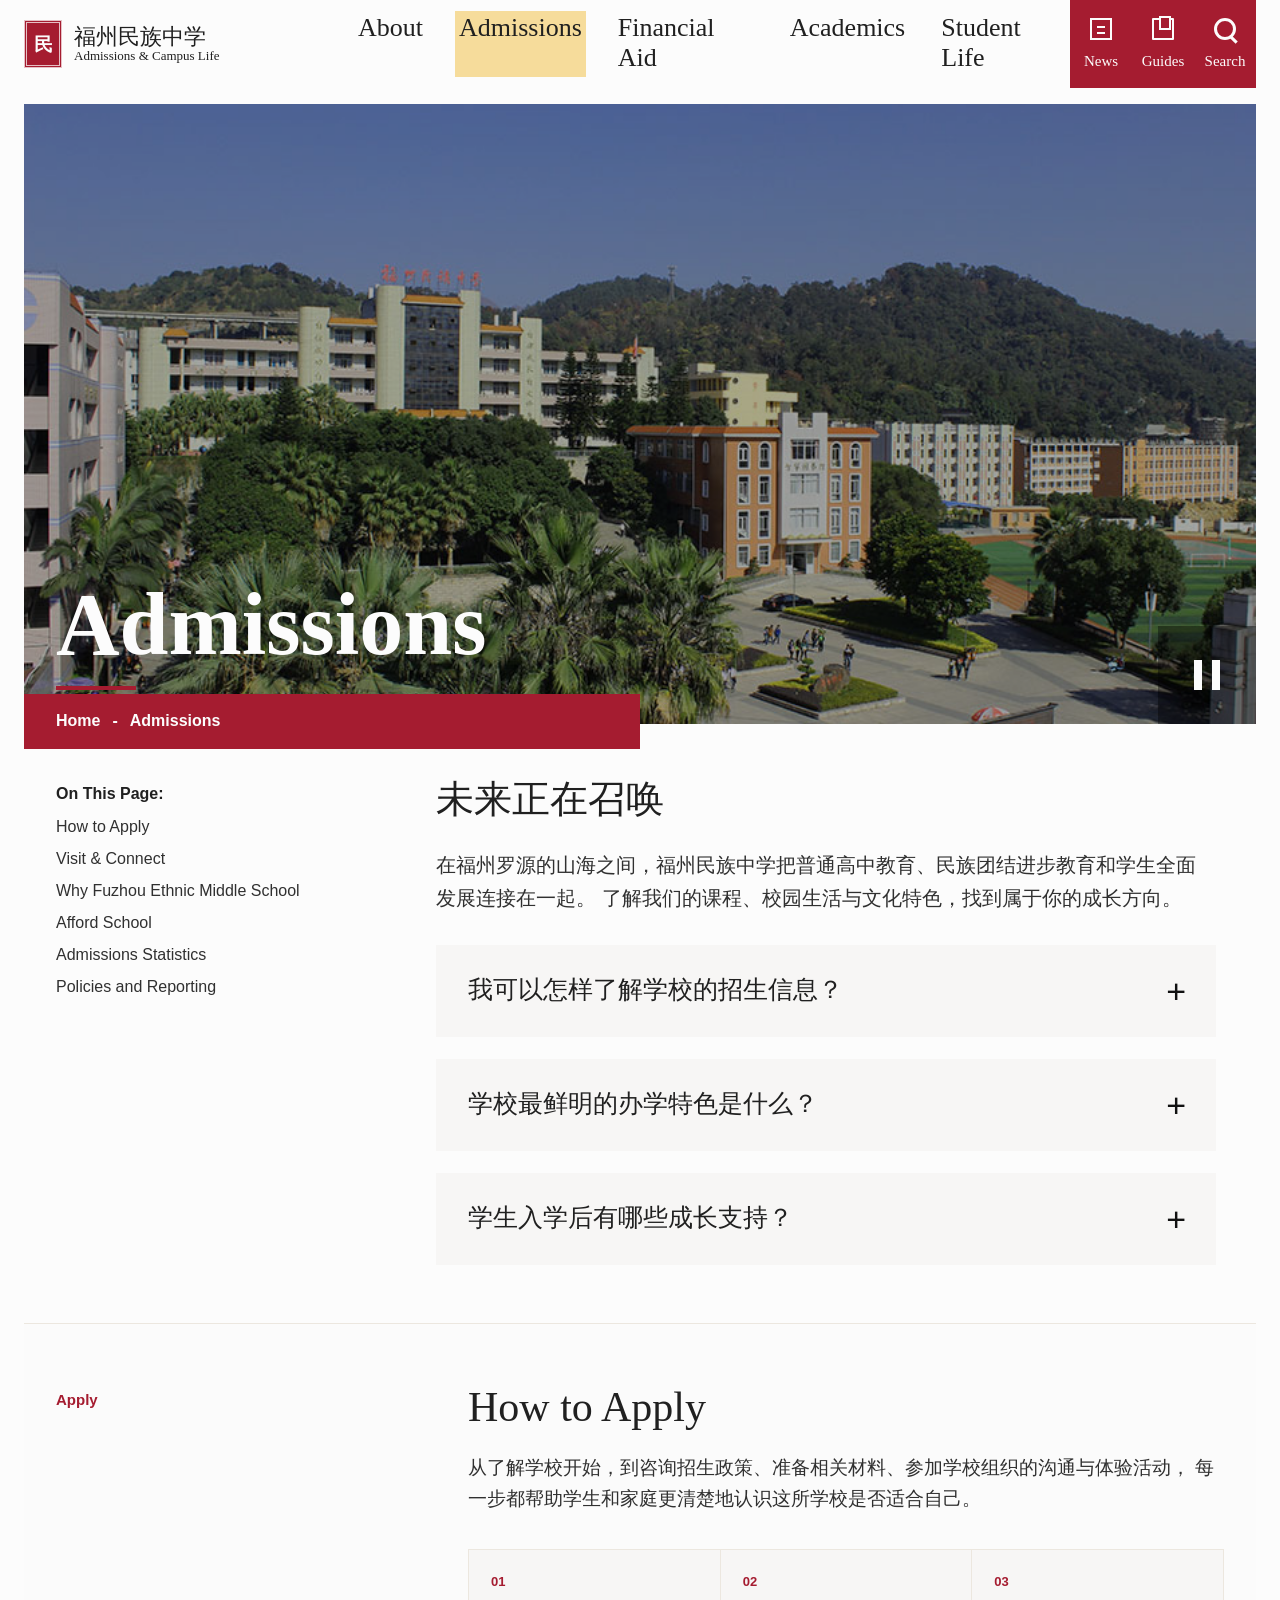
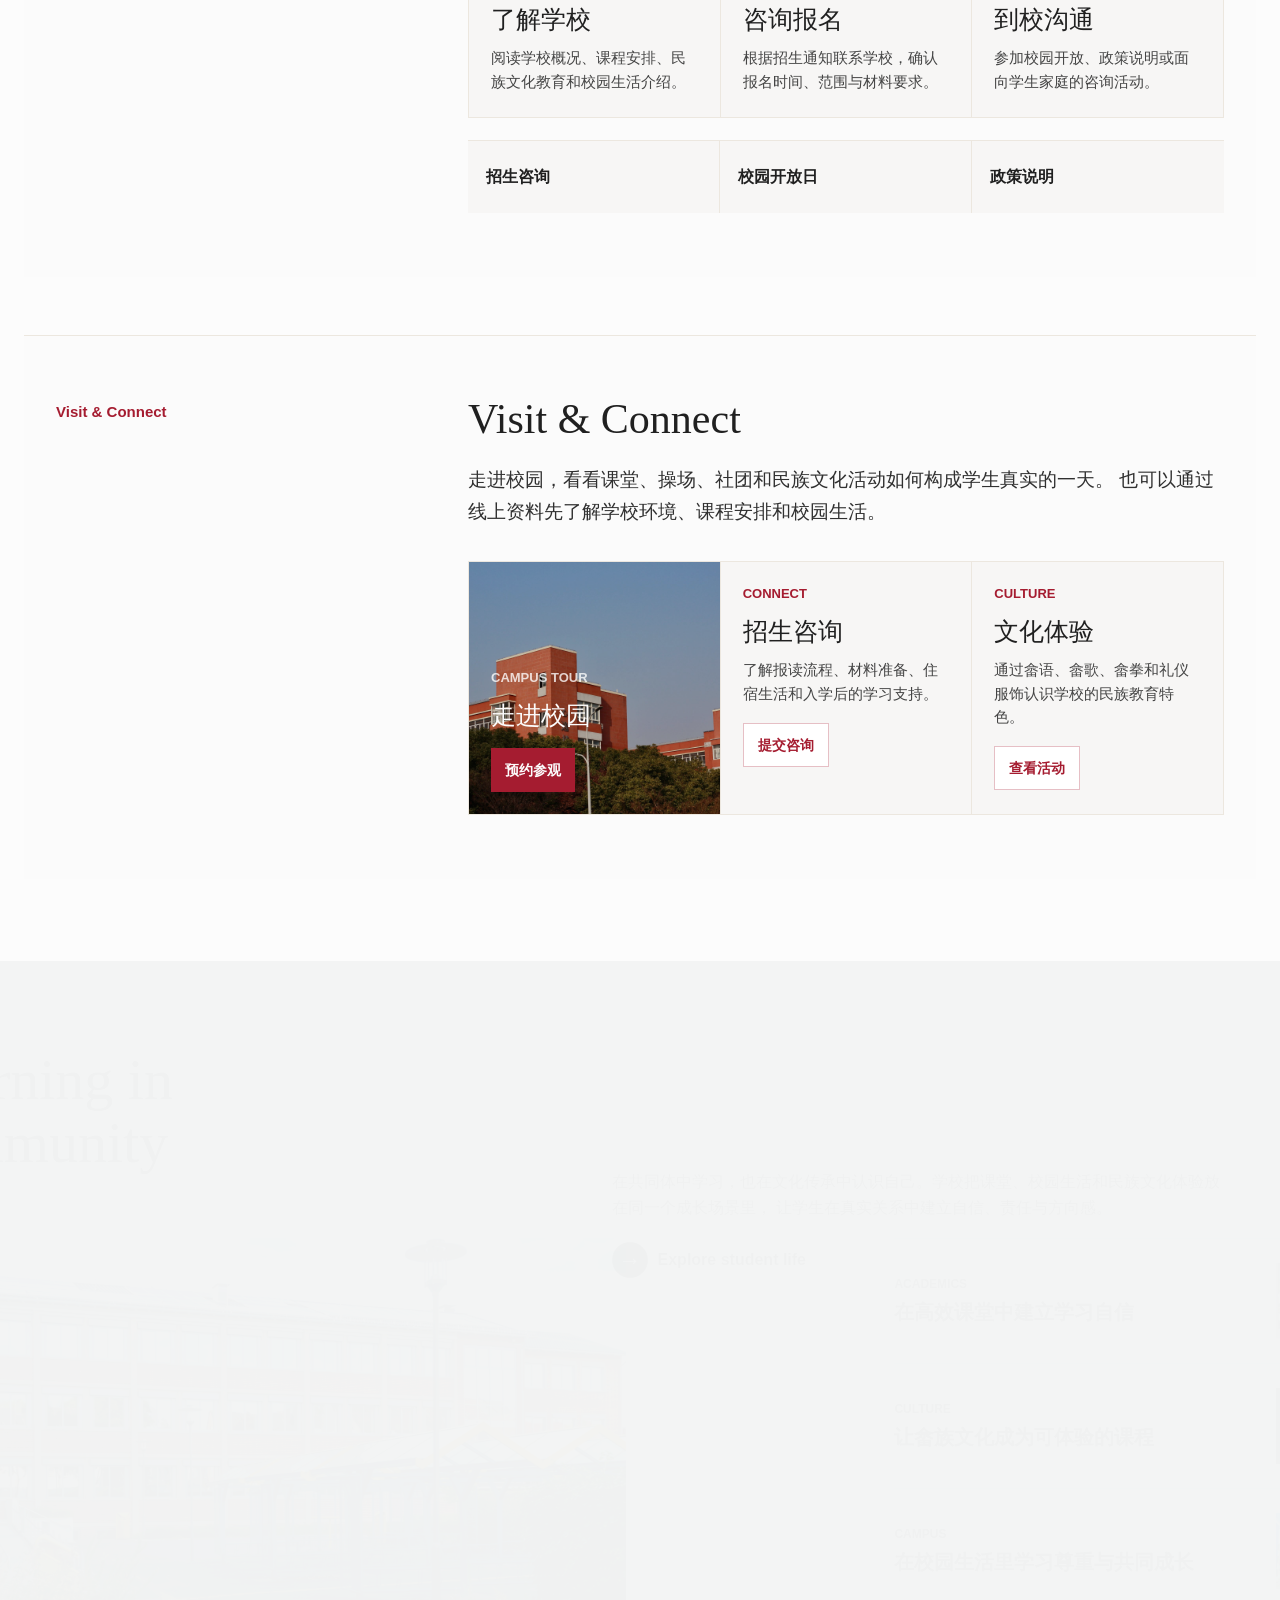
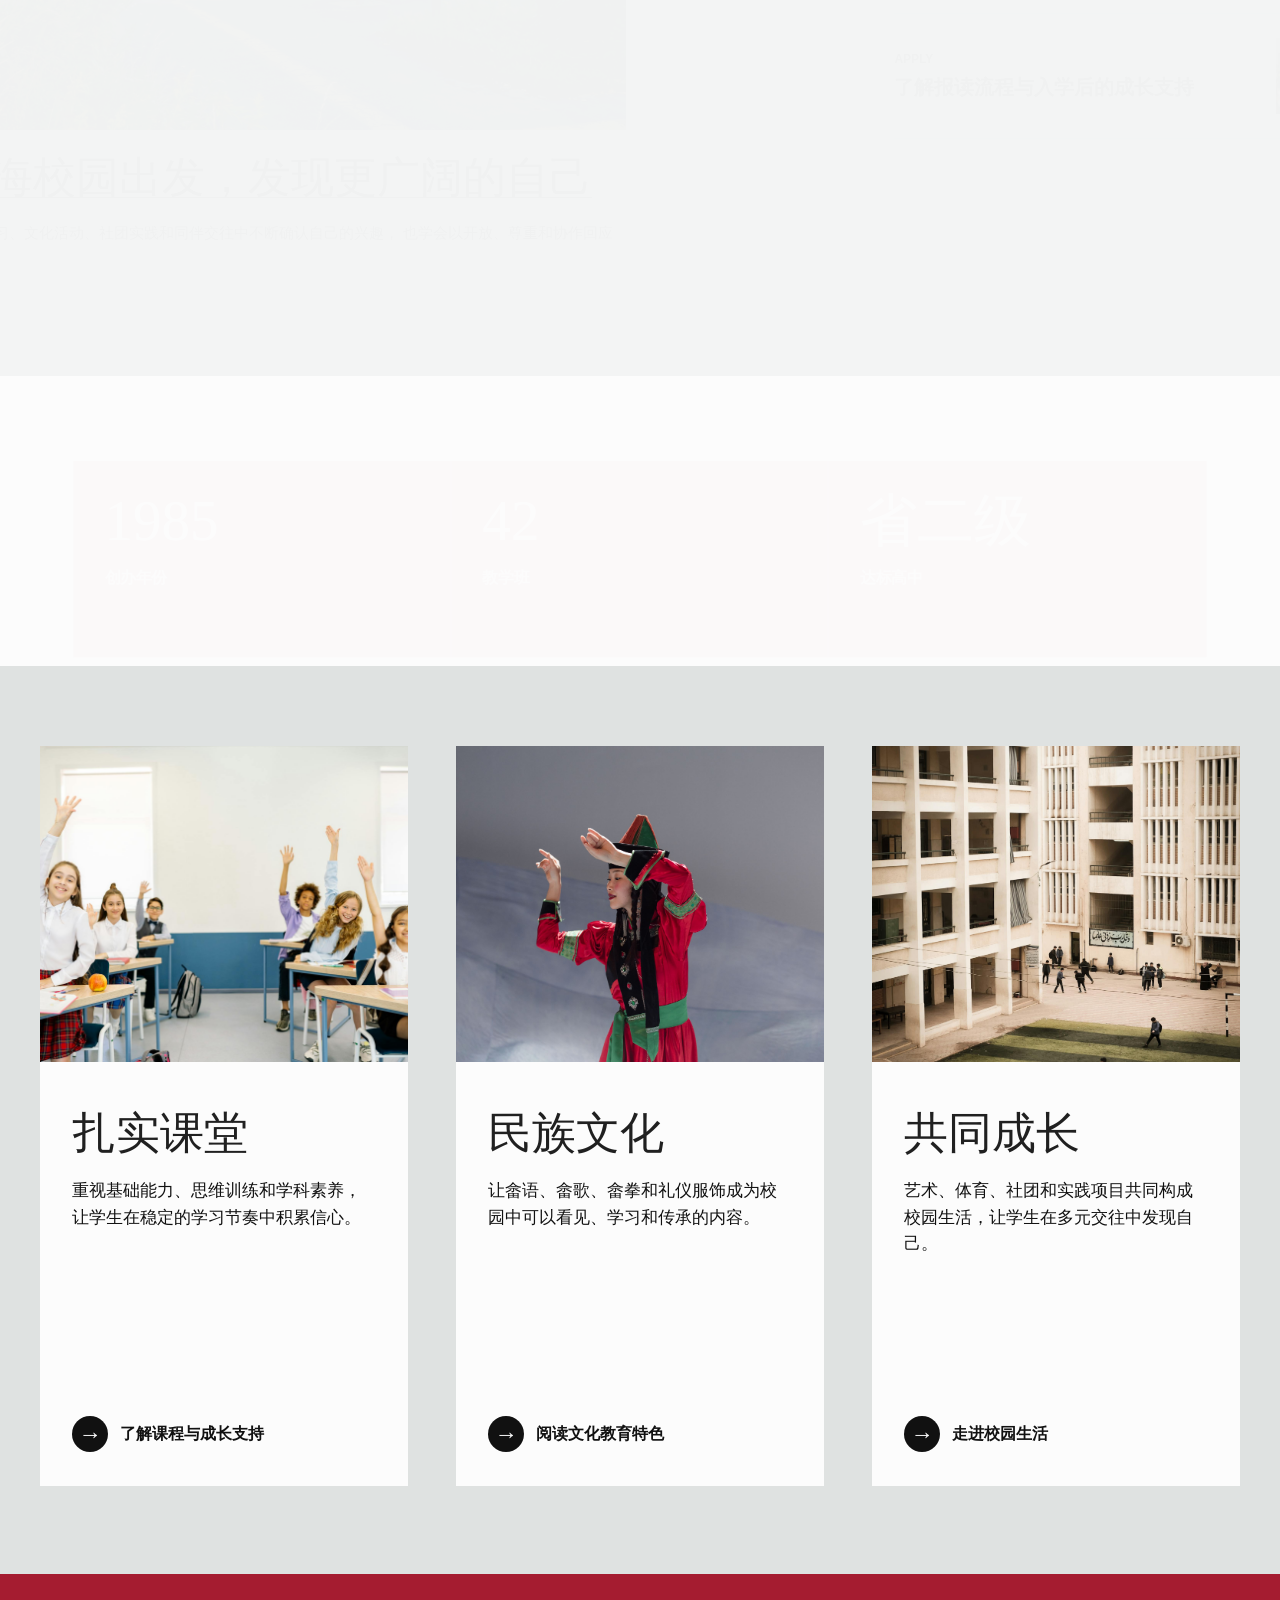
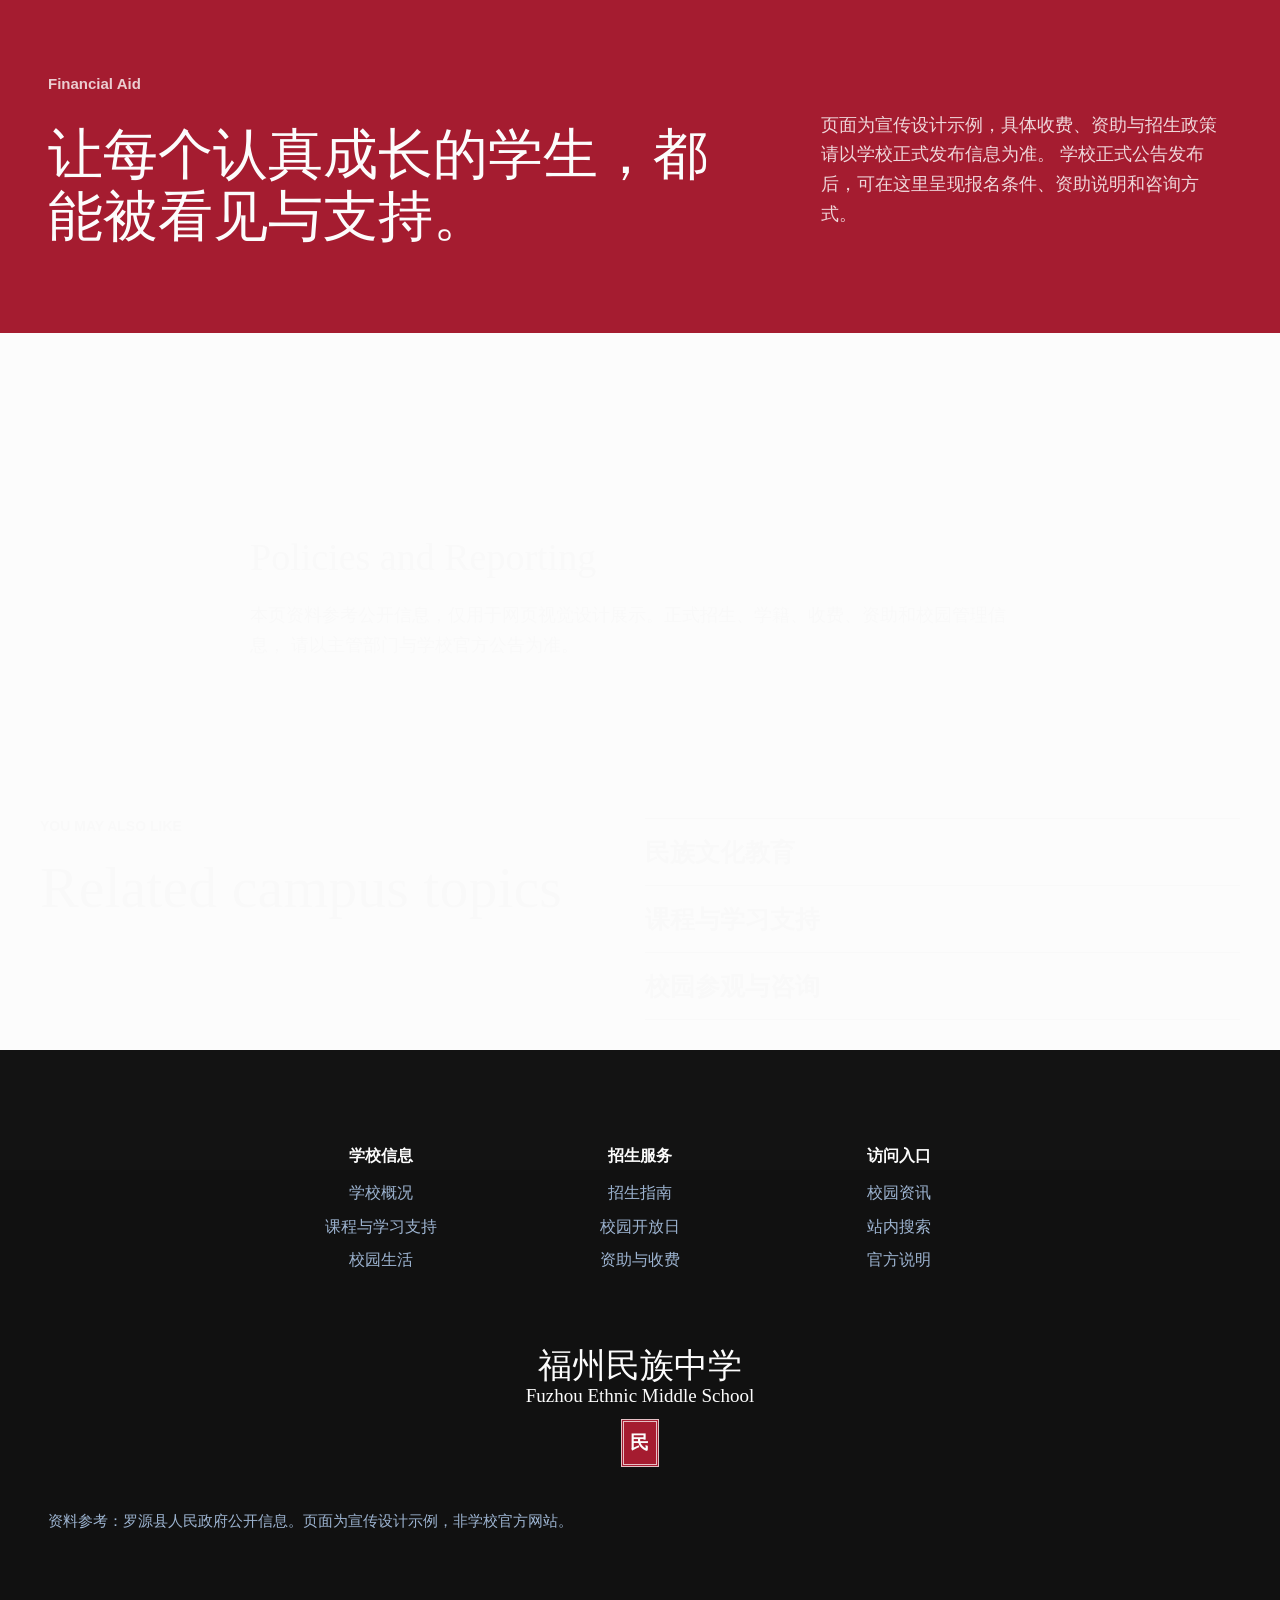
==== index.html @ c33d32e8 "初始提交：学校网站静态页面 Co-Authored-By: Claude Opus 4.8 <noreply@anthropic.com>" ====
<!doctype html>
<html lang="zh-CN">
  <head>
    <meta charset="utf-8">
    <meta name="viewport" content="width=device-width, initial-scale=1">
    <title>Admissions | 福州民族中学</title>
    <meta name="description" content="福州民族中学招生与校园宣传页，展示学校概况、校园参观、办学特色与常见问题。">
    <link rel="icon" href="data:,">
    <link rel="stylesheet" href="styles.css">
  </head>
  <body>
    <a class="skip-link" href="#content">跳至主要内容</a>

    <header class="site-header">
      <div class="header-inner">
        <a class="wordmark" href="index.html" aria-label="福州民族中学首页">
          <span class="school-shield">民</span>
          <span class="school-name">
            <strong>福州民族中学</strong>
            <small>Admissions & Campus Life</small>
          </span>
        </a>

        <nav class="primary-nav" aria-label="主导航">
          <a href="about.html">About</a>
          <a class="active" href="index.html#apply">Admissions</a>
          <a href="aid.html">Financial Aid</a>
          <a href="academics.html">Academics</a>
          <a href="student-life.html">Student Life</a>
        </nav>

        <nav class="utility-nav" aria-label="工具导航">
          <a href="news.html" aria-label="新闻">
            <span class="utility-icon icon-news" aria-hidden="true"></span>
            <span>News</span>
          </a>
          <a href="guide.html" aria-label="指南">
            <span class="utility-icon icon-guide" aria-hidden="true"></span>
            <span>Guides</span>
          </a>
          <a href="search.html" aria-label="搜索">
            <span class="utility-icon icon-search" aria-hidden="true"></span>
            <span>Search</span>
          </a>
        </nav>
      </div>
    </header>

    <main id="content">
      <section id="top" class="page-hero" aria-labelledby="page-title">
        <div class="hero-media">
          <img src="assets/t01b9433283e46c78d0.jpg" alt="福州民族中学校园全景">
          <div class="hero-overlay"></div>
          <h1 id="page-title">Admissions</h1>
          <button class="pause-button" type="button" aria-label="暂停背景影像" aria-pressed="false" data-action="toggle-motion">
            <span></span>
            <span></span>
          </button>
        </div>

        <nav class="breadcrumb" aria-label="面包屑导航">
          <a href="index.html">Home</a>
          <span aria-hidden="true">-</span>
          <a href="#overview">Admissions</a>
        </nav>
      </section>

      <section id="overview" class="overview-layout" aria-labelledby="overview-title">
        <aside class="page-index an-will-animate an-will-animate--left" aria-label="本页目录">
          <h2>On This Page:</h2>
          <a href="#apply">How to Apply</a>
          <a href="#visit">Visit & Connect</a>
          <a href="#why">Why Fuzhou Ethnic Middle School</a>
          <a href="#aid">Afford School</a>
          <a href="#numbers">Admissions Statistics</a>
          <a href="#policies">Policies and Reporting</a>
        </aside>

        <div class="overview-content">
          <h2 id="overview-title" class="an-will-animate">未来正在召唤</h2>
          <p class="intro-text an-will-animate an-delay-1">
            在福州罗源的山海之间，福州民族中学把普通高中教育、民族团结进步教育和学生全面发展连接在一起。
            了解我们的课程、校园生活与文化特色，找到属于你的成长方向。
          </p>

          <div class="faq-list an-will-animate an-delay-2" aria-label="常见问题">
            <details>
              <summary>
                <span>我可以怎样了解学校的招生信息？</span>
              </summary>
              <p>你可以通过招生咨询、校园开放日、班级介绍和线上资料了解学校的课程安排、培养特色与报读流程。</p>
            </details>
            <details>
              <summary>
                <span>学校最鲜明的办学特色是什么？</span>
              </summary>
              <p>学校以民族团结进步教育为特色，将畲族文化传承、课堂学习、艺术体育和社会实践融入校园生活。</p>
            </details>
            <details>
              <summary>
              <span>学生入学后有哪些成长支持？</span>
              </summary>
              <p>学校关注学习习惯、学科基础和身心发展，通过课堂教学、社团活动、研学实践与教师陪伴支持学生成长。</p>
            </details>
          </div>
        </div>
      </section>

      <section id="apply" class="two-block">
        <div class="block-label an-will-animate an-will-animate--left">
          <span>Apply</span>
        </div>
        <div class="block-content an-will-animate">
          <h2>How to Apply</h2>
          <p>
            从了解学校开始，到咨询招生政策、准备相关材料、参加学校组织的沟通与体验活动，
            每一步都帮助学生和家庭更清楚地认识这所学校是否适合自己。
          </p>
          <div class="apply-steps" aria-label="申请流程">
            <article class="an-will-animate">
              <span>01</span>
              <h3>了解学校</h3>
              <p>阅读学校概况、课程安排、民族文化教育和校园生活介绍。</p>
            </article>
            <article class="an-will-animate">
              <span>02</span>
              <h3>咨询报名</h3>
              <p>根据招生通知联系学校，确认报名时间、范围与材料要求。</p>
            </article>
            <article class="an-will-animate">
              <span>03</span>
              <h3>到校沟通</h3>
              <p>参加校园开放、政策说明或面向学生家庭的咨询活动。</p>
            </article>
          </div>
          <div class="quick-links" aria-label="招生快捷操作">
            <button type="button" data-action="open-contact">招生咨询</button>
            <button type="button" data-action="open-visit">校园开放日</button>
            <button type="button" data-action="open-policies">政策说明</button>
          </div>
        </div>
      </section>

      <section id="visit" class="two-block">
        <div class="block-label an-will-animate an-will-animate--left">
          <span>Visit & Connect</span>
        </div>
        <div class="block-content an-will-animate">
          <h2>Visit & Connect</h2>
          <p>
            走进校园，看看课堂、操场、社团和民族文化活动如何构成学生真实的一天。
            也可以通过线上资料先了解学校环境、课程安排和校园生活。
          </p>
          <div class="visit-options" aria-label="参观与联系">
            <article class="image-option an-will-animate">
              <img src="assets/campus-redbrick.jpg" alt="校园教学楼与绿化">
              <div>
                <span>Campus Tour</span>
                <h3>走进校园</h3>
                <button class="option-action" type="button" data-action="open-visit">预约参观</button>
              </div>
            </article>
            <article class="an-will-animate">
              <span>Connect</span>
              <h3>招生咨询</h3>
              <p>了解报读流程、材料准备、住宿生活和入学后的学习支持。</p>
              <button class="option-action" type="button" data-action="open-contact">提交咨询</button>
            </article>
            <article class="an-will-animate">
              <span>Culture</span>
              <h3>文化体验</h3>
              <p>通过畲语、畲歌、畲拳和礼仪服饰认识学校的民族教育特色。</p>
              <button class="option-action" type="button" data-action="open-news">查看活动</button>
            </article>
          </div>
        </div>
      </section>

      <section id="why" class="editorial-feature">
        <div class="editorial-heading">
          <h2 class="an-will-animate an-will-animate--left">Learning in community</h2>
          <div class="an-will-animate an-delay-2">
            <p>
              在共同体中学习，也在文化传承中认识自己。学校把课堂、校园生活和民族文化体验放在同一个成长场景里，
              让学生在真实关系中建立自信、责任与方向感。
            </p>
            <a class="text-cta" href="student-life.html">
              <span aria-hidden="true">→</span>
              Explore student life
            </a>
          </div>
        </div>

        <div class="editorial-layout">
          <article class="lead-story an-will-animate an-will-animate--left">
            <img src="assets/campus-playground.jpg" alt="福州民族中学校园广场与教学楼">
            <h3>从山海校园出发，发现更广阔的自己</h3>
            <p>
              学生在课堂学习、文化活动、社团实践和同伴交往中不断确认自己的兴趣，
              也学会以开放、尊重和协作回应真实世界。
            </p>
          </article>

          <div class="story-list-panel an-will-animate an-will-animate--right" aria-label="校园专题列表">
            <a href="academics.html">
              <div>
                <span>Academics</span>
                <strong>在高效课堂中建立学习自信</strong>
              </div>
              <img src="assets/classroom-learning.jpg" alt="">
            </a>
            <a href="student-life.html#culture">
              <div>
                <span>Culture</span>
                <strong>让畲族文化成为可体验的课程</strong>
              </div>
              <img src="assets/culture-dance.jpg" alt="">
            </a>
            <a href="visit.html">
              <div>
                <span>Campus</span>
                <strong>在校园生活里学习尊重与共同成长</strong>
              </div>
              <img src="assets/campus-basketball.jpg" alt="">
            </a>
            <a href="guide.html">
              <div>
                <span>Apply</span>
                <strong>了解报读流程与入学后的成长支持</strong>
              </div>
              <img src="assets/classroom-teacher.jpg" alt="">
            </a>
          </div>
        </div>
      </section>

      <section id="numbers" class="stats-strip an-will-animate an-will-animate--scale" aria-label="学校概况数据">
        <article>
          <strong>1985</strong>
          <span>创办年份</span>
        </article>
        <article>
          <strong>42</strong>
          <span>教学班</span>
        </article>
        <article>
          <strong>省二级</strong>
          <span>达标高中</span>
        </article>
      </section>

      <section id="life" class="story-cards-section">
        <div class="story-card-grid">
          <article class="story-card an-will-animate">
            <img src="assets/classroom-hands.jpg" alt="学生在课堂上举手回答问题">
            <div>
              <h3>扎实课堂</h3>
              <p>重视基础能力、思维训练和学科素养，让学生在稳定的学习节奏中积累信心。</p>
              <a href="academics.html"><span aria-hidden="true">→</span> 了解课程与成长支持</a>
            </div>
          </article>
          <article class="story-card an-will-animate">
            <img src="assets/culture-costume.jpg" alt="学生文化活动与传统体验">
            <div>
              <h3>民族文化</h3>
              <p>让畲语、畲歌、畲拳和礼仪服饰成为校园中可以看见、学习和传承的内容。</p>
              <a href="student-life.html#culture"><span aria-hidden="true">→</span> 阅读文化教育特色</a>
            </div>
          </article>
          <article class="story-card an-will-animate">
            <img src="assets/sports-soccer.jpg" alt="学生体育活动与校园生活">
            <div>
              <h3>共同成长</h3>
              <p>艺术、体育、社团和实践项目共同构成校园生活，让学生在多元交往中发现自己。</p>
              <a href="visit.html"><span aria-hidden="true">→</span> 走进校园生活</a>
            </div>
          </article>
        </div>
      </section>

      <section id="aid" class="aid-panel an-will-animate">
        <div>
          <p class="eyebrow">Financial Aid</p>
          <h2>让每个认真成长的学生，都能被看见与支持。</h2>
        </div>
        <p>
          页面为宣传设计示例，具体收费、资助与招生政策请以学校正式发布信息为准。
          学校正式公告发布后，可在这里呈现报名条件、资助说明和咨询方式。
        </p>
      </section>

      <section id="policies" class="policy-section an-will-animate">
        <h2>Policies and Reporting</h2>
        <p>
          本页资料参考公开信息，仅用于网页视觉设计展示。正式招生、学籍、收费、资助和校园管理信息，
          请以主管部门与学校官方公告为准。
        </p>
      </section>

      <section class="related-topics an-will-animate" aria-labelledby="related-title">
        <div class="related-inner">
          <div>
            <p class="related-kicker">You may also like</p>
            <h2 id="related-title">Related campus topics</h2>
          </div>
          <nav aria-label="相关主题">
            <a href="student-life.html#culture">民族文化教育</a>
            <a href="academics.html">课程与学习支持</a>
            <a href="visit.html">校园参观与咨询</a>
          </nav>
        </div>
      </section>
    </main>

    <footer class="footer">
      <div class="footer-links" aria-label="页脚链接">
        <div>
          <h2>学校信息</h2>
          <a href="about.html">学校概况</a>
          <a href="academics.html">课程与学习支持</a>
          <a href="student-life.html">校园生活</a>
        </div>
        <div>
          <h2>招生服务</h2>
          <a href="guide.html">招生指南</a>
          <a href="visit.html">校园开放日</a>
          <a href="aid.html">资助与收费</a>
        </div>
        <div>
          <h2>访问入口</h2>
          <a href="news.html">校园资讯</a>
          <a href="search.html">站内搜索</a>
          <a href="policies.html">官方说明</a>
        </div>
      </div>
      <div class="footer-brand">
        <span class="school-shield">民</span>
        <strong>福州民族中学</strong>
        <small>Fuzhou Ethnic Middle School</small>
      </div>
      <p>资料参考：罗源县人民政府公开信息。页面为宣传设计示例，非学校官方网站。</p>
    </footer>

    <div class="interaction-layer" id="interactionLayer" aria-hidden="true">
      <div class="modal-backdrop" data-action="close-modal"></div>
      <section class="modal-sheet" role="dialog" aria-modal="true" aria-labelledby="modalTitle" tabindex="-1">
        <button class="modal-close" type="button" data-action="close-modal" aria-label="关闭弹窗">×</button>
        <p class="modal-kicker" id="modalKicker"></p>
        <h2 id="modalTitle"></h2>
        <div class="modal-body" id="modalBody"></div>
      </section>
    </div>

    <button class="back-to-top" type="button" data-action="back-to-top" aria-label="返回顶部">↑</button>
    <div class="toast" id="toast" role="status" aria-live="polite"></div>

    <!-- 鼠标跟随光晕 -->
    <div class="glow-cursor" id="glowCursor"></div>

    <script>
      (function () {
        'use strict';

        var prefersReducedMotion = window.matchMedia('(prefers-reduced-motion: reduce)').matches;
        var body = document.body;

        // ===== 1. Harvard-style Intersection Observer =====
        var animEls = document.querySelectorAll('.an-will-animate');
        if ('IntersectionObserver' in window && animEls.length && !prefersReducedMotion) {
          var observer = new IntersectionObserver(function (entries) {
            entries.forEach(function (entry) {
              if (entry.isIntersecting) {
                entry.target.classList.add('an-on-viewport');
                observer.unobserve(entry.target);
              }
            });
          }, {
            threshold: 0.12,
            rootMargin: '0px 0px -80px 0px'
          });

          animEls.forEach(function (el) {
            observer.observe(el);
          });
        } else {
          animEls.forEach(function (el) {
            el.classList.add('an-on-viewport');
          });
        }

        // ===== 2. 导航栏滚动阴影、当前栏目与返回顶部 =====
        var header = document.querySelector('.site-header');
        var backToTop = document.querySelector('.back-to-top');
        var primaryLinks = Array.prototype.slice.call(document.querySelectorAll('.primary-nav a[href^="#"]'));
        var indexLinks = Array.prototype.slice.call(document.querySelectorAll('.page-index a[href^="#"]'));
        var trackedSections = Array.prototype.slice.call(document.querySelectorAll('main section[id]')).filter(function (section) {
          return section.id !== 'top';
        });

        function setCurrentSection(id) {
          primaryLinks.forEach(function (link) {
            var href = link.getAttribute('href');
            if (href && href.charAt(0) === '#') {
              link.classList.toggle('active', href === '#' + id);
            }
          });
          indexLinks.forEach(function (link) {
            link.classList.toggle('is-current', link.getAttribute('href') === '#' + id);
          });
        }

        function updatePageChrome() {
          var scrollY = window.pageYOffset || document.documentElement.scrollTop;
          if (header) {
            header.classList.toggle('scrolled', scrollY > 60);
          }
          if (backToTop) {
            backToTop.classList.toggle('is-visible', scrollY > 520);
          }
          if (trackedSections.length) {
            var currentId = trackedSections[0].id;
            var marker = scrollY + 160;
            trackedSections.forEach(function (section) {
              if (section.offsetTop <= marker) {
                currentId = section.id;
              }
            });
            setCurrentSection(currentId);
          }
        }

        updatePageChrome();
        window.addEventListener('scroll', updatePageChrome, { passive: true });

        // ===== 3. 鼠标跟随光晕 =====
        var glow = document.getElementById('glowCursor');
        if (glow && !prefersReducedMotion) {
          var mouseX = 0, mouseY = 0;
          var glowX = 0, glowY = 0;

          document.addEventListener('mousemove', function (e) {
            mouseX = e.clientX;
            mouseY = e.clientY;
          }, { passive: true });

          function animateGlow() {
            if (!body.classList.contains('motion-paused')) {
              glowX += (mouseX - glowX) * 0.08;
              glowY += (mouseY - glowY) * 0.08;
              glow.style.left = glowX + 'px';
              glow.style.top = glowY + 'px';
            }
            requestAnimationFrame(animateGlow);
          }
          animateGlow();
        }

        // ===== 4. 图片懒加载（原生 + fallback） =====
        var lazyImages = document.querySelectorAll('img[data-src]');
        if ('IntersectionObserver' in window && lazyImages.length) {
          var imgObserver = new IntersectionObserver(function (entries) {
            entries.forEach(function (entry) {
              if (entry.isIntersecting) {
                var img = entry.target;
                img.src = img.dataset.src;
                img.removeAttribute('data-src');
                imgObserver.unobserve(img);
              }
            });
          }, { rootMargin: '200px 0px' });

          lazyImages.forEach(function (img) {
            imgObserver.observe(img);
          });
        }

        // ===== 5. 弹窗、搜索、表单与按钮操作 =====
        var interactionLayer = document.getElementById('interactionLayer');
        var modalSheet = interactionLayer ? interactionLayer.querySelector('.modal-sheet') : null;
        var modalKicker = document.getElementById('modalKicker');
        var modalTitle = document.getElementById('modalTitle');
        var modalBody = document.getElementById('modalBody');
        var toast = document.getElementById('toast');
        var lastFocusedElement = null;
        var toastTimer = null;

        var modalTemplates = {
          news: {
            kicker: 'News',
            title: '校园资讯',
            body: [
              '<p>这里汇总页面里的校园生活、招生沟通和文化体验入口，点击下方项目可以直接定位到对应内容。</p>',
              '<div class="news-list">',
              '<article><strong>校园开放与到校沟通</strong><span>查看参观方式、校园环境和开放日预约入口。</span></article>',
              '<article><strong>民族文化体验</strong><span>了解畲语、畲歌、畲拳和礼仪服饰相关校园活动。</span></article>',
              '<article><strong>课堂与成长支持</strong><span>阅读课程学习、社团实践和学生成长支持介绍。</span></article>',
              '</div>',
              '<div class="modal-actions">',
              '<button type="button" data-action="scroll-to" data-target="#visit">查看开放日</button>',
              '<button class="secondary" type="button" data-action="scroll-to" data-target="#life">查看校园生活</button>',
              '</div>'
            ].join('')
          },
          guide: {
            kicker: 'Guides',
            title: '招生指南',
            body: [
              '<p>申请流程已经整理为三个阶段：了解学校、咨询报名、到校沟通。你可以先看流程，也可以直接提交咨询。</p>',
              '<div class="modal-list">',
              '<article><strong>01 了解学校</strong><span>阅读学校概况、课程安排、民族文化教育和校园生活介绍。</span></article>',
              '<article><strong>02 咨询报名</strong><span>确认报名时间、范围与材料要求，留下联系方式便于后续沟通。</span></article>',
              '<article><strong>03 到校沟通</strong><span>参加校园开放、政策说明或面向学生家庭的咨询活动。</span></article>',
              '</div>',
              '<div class="modal-actions">',
              '<button type="button" data-action="scroll-to" data-target="#apply">查看申请流程</button>',
              '<button class="secondary" type="button" data-action="open-contact">提交招生咨询</button>',
              '</div>'
            ].join('')
          },
          policies: {
            kicker: 'Policies',
            title: '政策说明',
            body: [
              '<p>本页面为宣传设计示例，正式招生、学籍、收费、资助和校园管理信息，请以主管部门与学校官方公告为准。</p>',
              '<div class="modal-list">',
              '<article><strong>正式公告</strong><span>招生计划、报名时间、录取安排和材料要求以正式发布为准。</span></article>',
              '<article><strong>收费与资助</strong><span>收费标准、资助申请和减免条件应按当年正式文件执行。</span></article>',
              '<article><strong>咨询确认</strong><span>页面表单用于演示交互，真实咨询请通过学校公开渠道确认。</span></article>',
              '</div>',
              '<div class="modal-actions">',
              '<button type="button" data-action="scroll-to" data-target="#policies">定位到政策段落</button>',
              '</div>'
            ].join('')
          },
          contact: {
            kicker: 'Contact',
            title: '招生咨询',
            body: [
              '<form class="action-form" data-form-type="contact" novalidate>',
              '<div class="form-grid">',
              '<label>学生姓名<input name="student" autocomplete="name" required><span class="field-error">请输入学生姓名</span></label>',
              '<label>联系电话<input name="phone" type="tel" autocomplete="tel" required><span class="field-error">请输入联系电话</span></label>',
              '<label>当前年级<select name="grade" required><option value="">请选择</option><option>初三</option><option>高一意向</option><option>转学咨询</option><option>其他</option></select><span class="field-error">请选择当前年级</span></label>',
              '<label>关注方向<select name="topic" required><option value="">请选择</option><option>报名流程</option><option>课程与升学</option><option>住宿生活</option><option>资助政策</option></select><span class="field-error">请选择关注方向</span></label>',
              '<label class="full">咨询内容<textarea name="message" required></textarea><span class="field-error">请填写咨询内容</span></label>',
              '</div>',
              '<div class="form-actions"><button type="submit">提交咨询</button></div>',
              '</form>',
              '<p>提交后会在本机临时保存，正式沟通仍以学校公开联系方式为准。</p>'
            ].join('')
          },
          visit: {
            kicker: 'Visit',
            title: '校园开放日预约',
            body: [
              '<form class="action-form" data-form-type="visit" novalidate>',
              '<div class="form-grid">',
              '<label>家长姓名<input name="parent" autocomplete="name" required><span class="field-error">请输入家长姓名</span></label>',
              '<label>联系电话<input name="phone" type="tel" autocomplete="tel" required><span class="field-error">请输入联系电话</span></label>',
              '<label>参观日期<input name="date" type="date" required><span class="field-error">请选择参观日期</span></label>',
              '<label>参观人数<select name="count" required><option value="">请选择</option><option>1 人</option><option>2 人</option><option>3 人</option><option>4 人及以上</option></select><span class="field-error">请选择参观人数</span></label>',
              '<label class="full">备注<textarea name="message"></textarea></label>',
              '</div>',
              '<div class="form-actions"><button type="submit">提交预约</button></div>',
              '</form>',
              '<p>预约信息会在本机临时保存，正式开放日安排请以学校公告为准。</p>'
            ].join('')
          },
          search: {
            kicker: 'Search',
            title: '搜索页面内容',
            body: [
              '<form class="site-search" role="search">',
              '<label for="siteSearchInput">关键词</label>',
              '<div class="search-row">',
              '<input id="siteSearchInput" name="query" type="search" autocomplete="off" placeholder="报名、开放日、文化、资助">',
              '<button type="submit">搜索</button>',
              '</div>',
              '<div class="search-results" id="searchResults" aria-live="polite"></div>',
              '</form>'
            ].join('')
          }
        };

        var sectionLabels = {
          overview: '未来正在召唤',
          apply: 'How to Apply',
          visit: 'Visit & Connect',
          why: 'Learning in community',
          numbers: '学校概况数据',
          life: 'Student Life',
          aid: 'Financial Aid',
          policies: 'Policies and Reporting'
        };

        var searchIndex = trackedSections.map(function (section) {
          var labelledBy = section.getAttribute('aria-labelledby');
          var labelledHeading = labelledBy ? document.getElementById(labelledBy) : null;
          var titleEl = labelledHeading || section.querySelector('.block-content h2, .editorial-heading h2, .eyebrow, h2, h3');
          var title = sectionLabels[section.id] || (titleEl ? titleEl.textContent.trim() : section.id);
          var text = section.textContent.replace(/\s+/g, ' ').trim();
          return {
            id: section.id,
            title: title,
            text: text
          };
        });

        function escapeHtml(value) {
          return String(value).replace(/[&<>"']/g, function (char) {
            return {
              '&': '&amp;',
              '<': '&lt;',
              '>': '&gt;',
              '"': '&quot;',
              "'": '&#39;'
            }[char];
          });
        }

        function showToast(message) {
          if (!toast) {
            return;
          }
          toast.textContent = message;
          toast.classList.add('is-visible');
          clearTimeout(toastTimer);
          toastTimer = setTimeout(function () {
            toast.classList.remove('is-visible');
          }, 3200);
        }

        function openModal(type, trigger) {
          if (!interactionLayer || !modalSheet || !modalKicker || !modalTitle || !modalBody || !modalTemplates[type]) {
            return;
          }
          lastFocusedElement = trigger || document.activeElement;
          var template = modalTemplates[type];
          modalKicker.textContent = template.kicker;
          modalTitle.textContent = template.title;
          modalBody.innerHTML = template.body;
          interactionLayer.classList.add('is-open');
          interactionLayer.setAttribute('aria-hidden', 'false');
          body.classList.add('modal-open');

          if (type === 'search') {
            setupSearch();
          }
          if (type === 'contact' || type === 'visit') {
            setupActionForm(type);
          }

          window.setTimeout(function () {
            modalSheet.focus({ preventScroll: true });
          }, 0);
        }

        function closeModal() {
          if (!interactionLayer) {
            return;
          }
          interactionLayer.classList.remove('is-open');
          interactionLayer.setAttribute('aria-hidden', 'true');
          body.classList.remove('modal-open');
          if (lastFocusedElement && typeof lastFocusedElement.focus === 'function') {
            lastFocusedElement.focus({ preventScroll: true });
          }
        }

        function scrollToTarget(selector) {
          var target = document.querySelector(selector);
          if (!target) {
            return;
          }
          target.scrollIntoView({ behavior: prefersReducedMotion ? 'auto' : 'smooth', block: 'start' });
          if (!target.hasAttribute('tabindex')) {
            target.setAttribute('tabindex', '-1');
            target.dataset.tempFocus = 'true';
          }
          target.focus({ preventScroll: true });
          if (target.dataset.tempFocus) {
            target.addEventListener('blur', function cleanup() {
              target.removeAttribute('tabindex');
              delete target.dataset.tempFocus;
              target.removeEventListener('blur', cleanup);
            });
          }
        }

        function setupSearch() {
          var form = modalBody.querySelector('.site-search');
          var input = document.getElementById('siteSearchInput');
          var results = document.getElementById('searchResults');
          if (!form || !input || !results) {
            return;
          }

          function renderResults() {
            var query = input.value.trim().toLowerCase();
            if (!query) {
              results.innerHTML = '<div class="empty-result">输入关键词后会显示匹配的页面栏目。</div>';
              return;
            }

            var matches = searchIndex.filter(function (item) {
              return item.text.toLowerCase().indexOf(query) !== -1 || item.title.toLowerCase().indexOf(query) !== -1;
            }).slice(0, 6);

            if (!matches.length) {
              results.innerHTML = '<div class="empty-result">没有找到匹配内容，可以试试“报名”“开放日”“文化”或“资助”。</div>';
              return;
            }

            results.innerHTML = matches.map(function (item) {
              var excerptIndex = item.text.toLowerCase().indexOf(query);
              var start = Math.max(0, excerptIndex - 26);
              var excerpt = item.text.slice(start, start + 86);
              return [
                '<button type="button" data-action="scroll-to" data-target="#' + escapeHtml(item.id) + '">',
                '<strong>' + escapeHtml(item.title) + '</strong>',
                '<span>' + escapeHtml(excerpt) + '</span>',
                '</button>'
              ].join('');
            }).join('');
          }

          form.addEventListener('submit', function (event) {
            event.preventDefault();
            renderResults();
          });
          input.addEventListener('input', renderResults);
          renderResults();
          input.focus({ preventScroll: true });
        }

        function setupActionForm(type) {
          var form = modalBody.querySelector('.action-form');
          if (!form) {
            return;
          }

          var dateInput = form.querySelector('input[type="date"]');
          if (dateInput) {
            var today = new Date(Date.now() - new Date().getTimezoneOffset() * 60000).toISOString().slice(0, 10);
            dateInput.min = today;
          }

          Array.prototype.forEach.call(form.querySelectorAll('input, select, textarea'), function (field) {
            field.addEventListener('input', function () {
              var wrapper = field.closest('label');
              if (wrapper) {
                wrapper.classList.remove('is-invalid');
              }
            });
          });

          form.addEventListener('submit', function (event) {
            event.preventDefault();
            var isValid = true;
            Array.prototype.forEach.call(form.querySelectorAll('[required]'), function (field) {
              var wrapper = field.closest('label');
              var valid = field.value.trim().length > 0;
              if (wrapper) {
                wrapper.classList.toggle('is-invalid', !valid);
              }
              if (!valid) {
                isValid = false;
              }
            });

            if (!isValid) {
              showToast('请补全标记的必填信息。');
              return;
            }

            var payload = {};
            Array.prototype.forEach.call(new FormData(form).entries(), function (entry) {
              payload[entry[0]] = entry[1];
            });

            try {
              localStorage.setItem('fuzhou_ethnic_' + type, JSON.stringify({
                savedAt: new Date().toISOString(),
                data: payload
              }));
            } catch (error) {
              // 本地存储不可用时仍然给用户提交反馈。
            }

            closeModal();
            showToast(type === 'visit' ? '开放日预约已在本机保存。' : '招生咨询已在本机保存。');
          });
        }

        function toggleMotion(button) {
          var paused = body.classList.toggle('motion-paused');
          if (button) {
            button.classList.toggle('is-paused', paused);
            button.setAttribute('aria-pressed', paused ? 'true' : 'false');
            button.setAttribute('aria-label', paused ? '继续背景影像' : '暂停背景影像');
          }
          showToast(paused ? '页面动画已暂停。' : '页面动画已继续。');
        }

        document.addEventListener('click', function (event) {
          var trigger = event.target.closest('[data-action]');
          if (!trigger) {
            return;
          }

          var action = trigger.getAttribute('data-action');
          if (action !== 'toggle-motion') {
            event.preventDefault();
          }

          if (action === 'open-news') {
            openModal('news', trigger);
          } else if (action === 'open-guide') {
            openModal('guide', trigger);
          } else if (action === 'open-search') {
            openModal('search', trigger);
          } else if (action === 'open-contact') {
            openModal('contact', trigger);
          } else if (action === 'open-visit') {
            openModal('visit', trigger);
          } else if (action === 'open-policies') {
            openModal('policies', trigger);
          } else if (action === 'close-modal') {
            closeModal();
          } else if (action === 'scroll-to') {
            closeModal();
            window.setTimeout(function () {
              scrollToTarget(trigger.getAttribute('data-target'));
            }, 80);
          } else if (action === 'back-to-top') {
            window.scrollTo({ top: 0, behavior: prefersReducedMotion ? 'auto' : 'smooth' });
          } else if (action === 'toggle-motion') {
            toggleMotion(trigger);
          }
        });

        document.addEventListener('keydown', function (event) {
          if (event.key === 'Escape' && interactionLayer && interactionLayer.classList.contains('is-open')) {
            closeModal();
          }
        });

        // ===== 6. 平滑锚点滚动（增强） =====
        document.querySelectorAll('a[href^="#"]').forEach(function (a) {
          a.addEventListener('click', function (e) {
            if (this.hasAttribute('data-action')) {
              return;
            }
            var hash = this.getAttribute('href');
            var target = hash && hash !== '#' ? document.querySelector(hash) : null;
            if (target) {
              e.preventDefault();
              scrollToTarget(hash);
            }
          });
        });

        // ===== 7. 页面加载完成后的入场 =====
        document.body.classList.add('page-loaded');

      })();
    </script>
    <script src="site.js" defer></script>
  </body>
</html>
---- styles.css ----
:root {
  --crimson: #a51c30;
  --crimson-dark: #8d1528;
  --ink: #202020;
  --muted: #4a4a4a;
  --soft: #f7f7f7;
  --white: #fcfcfc;
  --line: #ece7df;
  --highlight: #f6dc9b;
}

* {
  box-sizing: border-box;
}

html {
  scroll-behavior: smooth;
}

body {
  margin: 0;
  color: var(--ink);
  background: var(--white);
  font-family: Arial, "Microsoft YaHei", "PingFang SC", sans-serif;
  font-size: 20px;
  line-height: 1.65;
}

@keyframes sitePageEnter {
  from {
    opacity: 0.01;
    transform: translateY(10px);
    filter: blur(2px);
  }
  to {
    opacity: 1;
    transform: translateY(0);
    filter: blur(0);
  }
}

@keyframes siteContentEnter {
  from {
    opacity: 0.01;
    transform: translateY(18px);
  }
  to {
    opacity: 1;
    transform: translateY(0);
  }
}

@media (prefers-reduced-motion: no-preference) {
  body {
    animation: sitePageEnter 280ms cubic-bezier(0.2, 0.8, 0.2, 1) both;
  }

  body.page-exiting {
    opacity: 0;
    transform: translateY(-8px);
    pointer-events: none;
    transition: opacity 190ms ease, transform 190ms ease;
  }

  .subpage-hero,
  .content-band {
    animation: siteContentEnter 420ms 70ms cubic-bezier(0.2, 0.8, 0.2, 1) both;
  }

  .content-band:nth-of-type(2) {
    animation-delay: 130ms;
  }

  .content-band:nth-of-type(3) {
    animation-delay: 180ms;
  }
}

a {
  color: inherit;
  text-decoration: none;
}

button {
  font: inherit;
  color: inherit;
}

img {
  display: block;
  max-width: 100%;
}

.skip-link {
  position: fixed;
  z-index: 100;
  top: 12px;
  left: 12px;
  padding: 10px 14px;
  color: var(--white);
  background: var(--crimson);
  transform: translateY(-160%);
}

.skip-link:focus {
  transform: translateY(0);
}

.site-header {
  background: var(--white);
}

.header-inner {
  width: min(1256px, calc(100% - 48px));
  min-height: 88px;
  margin: 0 auto;
  display: grid;
  grid-template-columns: 330px 1fr 186px;
  align-items: center;
}

.wordmark {
  display: flex;
  align-items: center;
  gap: 12px;
  min-width: 0;
}

.school-shield {
  display: grid;
  width: 38px;
  height: 48px;
  place-items: center;
  color: var(--white);
  background: var(--crimson);
  border: 3px double rgba(255, 255, 255, 0.72);
  font-family: Georgia, "Times New Roman", "SimSun", serif;
  font-size: 19px;
  font-weight: 700;
  line-height: 1;
}

.school-name {
  display: grid;
  gap: 1px;
}

.school-name strong {
  font-family: Georgia, "Times New Roman", "SimSun", serif;
  font-size: 22px;
  font-weight: 500;
  line-height: 1.05;
}

.school-name small {
  font-family: Georgia, "Times New Roman", "SimSun", serif;
  font-size: 13px;
  line-height: 1.1;
}

.primary-nav {
  display: flex;
  justify-content: center;
  gap: 28px;
}

.primary-nav a {
  padding: 2px 4px 4px;
  font-family: Georgia, "Times New Roman", "SimSun", serif;
  font-size: 26px;
  line-height: 1.15;
  transition: background 160ms ease, color 160ms ease;
}

.primary-nav a:hover,
.primary-nav a:focus {
  color: var(--crimson);
  outline: none;
}

.primary-nav .active {
  background: var(--highlight);
}

.utility-nav {
  min-height: 88px;
  display: grid;
  grid-template-columns: repeat(3, 1fr);
  background: var(--crimson);
}

.utility-nav a,
.utility-nav button {
  appearance: none;
  display: grid;
  gap: 5px;
  place-items: center;
  padding: 14px 8px;
  color: var(--white);
  font-family: Georgia, "Times New Roman", "SimSun", serif;
  font-size: 15px;
  line-height: 1.1;
  background: transparent;
  border: 0;
  cursor: pointer;
}

.utility-nav a:hover,
.utility-nav a:focus,
.utility-nav button:hover,
.utility-nav button:focus {
  background: var(--crimson-dark);
  outline: none;
}

.utility-icon {
  position: relative;
  display: block;
  width: 22px;
  height: 22px;
}

.icon-news {
  border: 2px solid currentColor;
}

.icon-news::before,
.icon-news::after {
  position: absolute;
  left: 5px;
  right: 5px;
  height: 2px;
  background: currentColor;
  content: "";
}

.icon-news::before {
  top: 6px;
}

.icon-news::after {
  top: 12px;
}

.icon-guide {
  border: 2px solid currentColor;
  border-radius: 1px;
}

.icon-guide::before {
  position: absolute;
  top: -4px;
  left: 5px;
  width: 8px;
  height: 10px;
  border: 2px solid currentColor;
  background: var(--crimson);
  content: "";
}

.icon-search {
  border: 3px solid currentColor;
  border-radius: 50%;
}

.icon-search::after {
  position: absolute;
  right: -5px;
  bottom: -4px;
  width: 9px;
  height: 3px;
  background: currentColor;
  transform: rotate(45deg);
  content: "";
}

.page-hero {
  width: min(1236px, calc(100% - 48px));
  margin: 16px auto 0;
}

.hero-media {
  position: relative;
  min-height: 620px;
  overflow: hidden;
  background: #1f1f1f;
}

.hero-media img {
  width: 100%;
  height: 620px;
  object-fit: cover;
  object-position: center 48%;
}

.hero-overlay {
  position: absolute;
  inset: 0;
  background: rgba(0, 0, 0, 0.34);
}

.hero-media h1 {
  position: absolute;
  left: 32px;
  bottom: 34px;
  margin: 0;
  color: var(--white);
  font-family: Georgia, "Times New Roman", "SimSun", serif;
  font-size: 88px;
  font-weight: 700;
  line-height: 1.02;
  letter-spacing: 0;
}

.pause-button {
  position: absolute;
  right: 0;
  bottom: 0;
  display: flex;
  width: 98px;
  height: 98px;
  align-items: center;
  justify-content: center;
  gap: 10px;
  color: var(--white);
  background: rgba(0, 0, 0, 0.38);
  border: 0;
  cursor: pointer;
}

.pause-button span {
  width: 8px;
  height: 30px;
  background: currentColor;
}

.pause-button:hover,
.pause-button:focus {
  background: rgba(0, 0, 0, 0.56);
  outline: none;
}

.pause-button.is-paused {
  gap: 0;
}

.pause-button.is-paused span:first-child {
  width: 0;
  height: 0;
  margin-left: 4px;
  background: transparent;
  border-top: 17px solid transparent;
  border-bottom: 17px solid transparent;
  border-left: 25px solid currentColor;
}

.pause-button.is-paused span:last-child {
  display: none;
}

.breadcrumb {
  position: relative;
  z-index: 2;
  width: 50%;
  min-height: 55px;
  margin-top: -30px;
  display: flex;
  align-items: center;
  gap: 12px;
  padding: 0 32px;
  color: var(--white);
  background: var(--crimson);
  font-size: 16px;
  font-weight: 800;
}

.breadcrumb a:hover,
.breadcrumb a:focus {
  text-decoration: underline;
  outline: none;
}

.overview-layout {
  width: min(1236px, calc(100% - 48px));
  margin: 28px auto 0;
  display: grid;
  grid-template-columns: 340px minmax(0, 1fr);
  gap: 72px;
}

.page-index {
  padding: 4px 0 0 32px;
}

.page-index h2 {
  margin: 0 0 6px;
  font-family: Arial, "Microsoft YaHei", "PingFang SC", sans-serif;
  font-size: 16px;
  font-weight: 800;
  line-height: 1.65;
}

.page-index a {
  display: block;
  width: fit-content;
  margin-top: 4px;
  color: #303030;
  font-size: 16px;
  line-height: 1.75;
}

.page-index a:hover,
.page-index a:focus {
  color: var(--crimson);
  text-decoration: underline;
  outline: none;
}

.page-index a.is-current {
  color: var(--crimson);
  font-weight: 800;
  text-decoration: underline;
}

.overview-content {
  max-width: 780px;
}

.overview-content h2,
.two-block h2,
.editorial-feature h2,
.story-card h3,
.aid-panel h2,
.policy-section h2,
.related-topics h2 {
  margin: 0;
  font-family: Georgia, "Times New Roman", "SimSun", serif;
  font-weight: 500;
  letter-spacing: 0;
}

.overview-content h2 {
  font-size: 38px;
  line-height: 1.2;
}

.intro-text {
  max-width: 760px;
  margin: 26px 0 30px;
  color: #303030;
  font-size: 20px;
  line-height: 1.65;
}

.faq-list {
  display: grid;
  gap: 22px;
}

.faq-list details {
  background: #f7f6f5;
}

.faq-list summary {
  position: relative;
  min-height: 92px;
  display: flex;
  align-items: center;
  padding: 20px 66px 20px 32px;
  cursor: pointer;
  list-style: none;
}

.faq-list summary::-webkit-details-marker {
  display: none;
}

.faq-list summary span {
  font-family: Georgia, "Times New Roman", "SimSun", serif;
  font-size: 25px;
  font-weight: 500;
  line-height: 1.15;
}

.faq-list summary::after {
  position: absolute;
  right: 30px;
  top: 50%;
  color: #111111;
  font-size: 34px;
  line-height: 1;
  transform: translateY(-50%);
  content: "+";
}

.faq-list details[open] summary::after {
  content: "-";
}

.faq-list details p {
  margin: 0;
  padding: 0 32px 28px;
  color: #424242;
  font-size: 17px;
  line-height: 1.65;
}

.two-block {
  width: min(1236px, calc(100% - 48px));
  margin: 58px auto 0;
  display: grid;
  grid-template-columns: 340px minmax(0, 1fr);
  gap: 72px;
  padding: 58px 32px 64px;
  background: #fbfbfb;
  border-top: 1px solid var(--line);
}

.block-label span,
.eyebrow {
  display: inline-block;
  color: var(--crimson);
  font-size: 15px;
  font-weight: 900;
  line-height: 1.2;
}

.block-content {
  max-width: 780px;
}

.two-block h2 {
  font-size: 42px;
  line-height: 1.2;
}

.two-block p {
  margin: 20px 0 0;
  color: #303030;
  font-size: 19px;
}

.apply-steps,
.visit-options {
  display: grid;
  grid-template-columns: repeat(3, 1fr);
  margin-top: 34px;
  border-top: 1px solid var(--line);
  border-left: 1px solid var(--line);
}

.apply-steps article,
.visit-options article {
  min-height: 166px;
  padding: 24px 22px;
  background: #f7f6f5;
  border-right: 1px solid var(--line);
  border-bottom: 1px solid var(--line);
}

.apply-steps span,
.visit-options span {
  display: block;
  margin-bottom: 16px;
  color: var(--crimson);
  font-size: 13px;
  font-weight: 900;
  line-height: 1.2;
  text-transform: uppercase;
}

.apply-steps h3,
.visit-options h3 {
  margin: 0;
  font-family: Georgia, "Times New Roman", "SimSun", serif;
  font-size: 25px;
  font-weight: 500;
  line-height: 1.16;
}

.apply-steps p,
.visit-options p {
  margin-top: 12px;
  color: #454545;
  font-size: 15px;
  line-height: 1.55;
}

.visit-options .image-option {
  position: relative;
  min-height: 210px;
  overflow: hidden;
  padding: 0;
  color: var(--white);
  background: #111111;
}

.image-option img {
  width: 100%;
  height: 100%;
  min-height: 210px;
  object-fit: cover;
  object-position: center 48%;
  opacity: 0.78;
}

.image-option div {
  position: absolute;
  left: 22px;
  right: 22px;
  bottom: 22px;
}

.image-option span {
  color: rgba(255, 255, 255, 0.78);
}

.quick-links {
  display: grid;
  grid-template-columns: repeat(3, 1fr);
  margin-top: 22px;
  border-top: 1px solid var(--line);
}

.quick-links a,
.quick-links button {
  appearance: none;
  min-height: 72px;
  display: flex;
  align-items: center;
  padding: 0 18px;
  color: inherit;
  border-right: 1px solid var(--line);
  background: #f7f6f5;
  border-top: 0;
  border-bottom: 0;
  border-left: 0;
  font-size: 16px;
  font-weight: 800;
  text-align: left;
  cursor: pointer;
}

.quick-links a:last-child,
.quick-links button:last-child {
  border-right: 0;
}

.quick-links a:hover,
.quick-links a:focus,
.quick-links button:hover,
.quick-links button:focus {
  color: var(--white);
  background: var(--crimson);
  outline: none;
}

.option-action {
  appearance: none;
  min-height: 44px;
  margin-top: 18px;
  padding: 10px 14px;
  color: var(--white);
  background: var(--crimson);
  border: 0;
  font-size: 14px;
  font-weight: 900;
  line-height: 1.2;
  cursor: pointer;
  transition: background 180ms ease, transform 180ms ease;
}

.visit-options article:not(.image-option) .option-action {
  color: var(--crimson);
  background: #ffffff;
  border: 1px solid rgba(165, 28, 48, 0.28);
}

.option-action:hover,
.option-action:focus {
  background: var(--crimson-dark);
  outline: none;
  transform: translateY(-2px);
}

.visit-options article:not(.image-option) .option-action:hover,
.visit-options article:not(.image-option) .option-action:focus {
  color: var(--white);
  background: var(--crimson);
}

.editorial-feature {
  margin-top: 82px;
  padding: 88px 0 94px;
  background: #f3f4f4;
}

.editorial-heading,
.editorial-layout {
  width: min(1236px, calc(100% - 48px));
  margin: 0 auto;
}

.editorial-heading {
  display: grid;
  grid-template-columns: minmax(260px, 0.8fr) minmax(360px, 1fr);
  gap: 72px;
  align-items: start;
}

.editorial-heading h2 {
  font-size: 58px;
  line-height: 1.08;
}

.editorial-heading p {
  margin: 0;
  max-width: 620px;
  color: #111111;
  font-size: 16px;
  line-height: 1.6;
}

.text-cta {
  display: inline-flex;
  align-items: center;
  gap: 10px;
  margin-top: 22px;
  color: #111111;
  font-size: 16px;
  font-weight: 900;
}

.text-cta span,
.story-card a span {
  display: inline-grid;
  width: 36px;
  height: 36px;
  place-items: center;
  color: var(--white);
  background: #111111;
  border-radius: 50%;
  font-size: 23px;
  line-height: 1;
}

.text-cta:hover,
.text-cta:focus,
.story-card a:hover,
.story-card a:focus {
  color: var(--crimson);
  outline: none;
}

.editorial-layout {
  display: grid;
  grid-template-columns: minmax(0, 1.35fr) minmax(360px, 0.9fr);
  gap: 28px;
  margin-top: 64px;
}

.lead-story img {
  width: 100%;
  height: 492px;
  object-fit: cover;
  object-position: center 48%;
}

.lead-story h3 {
  max-width: 780px;
  margin: 24px 0 0;
  font-family: Georgia, "Times New Roman", "SimSun", serif;
  font-size: 43px;
  font-weight: 500;
  line-height: 1.12;
  text-decoration: underline;
  text-decoration-thickness: 1px;
  text-underline-offset: 5px;
}

.lead-story p {
  max-width: 720px;
  margin-top: 18px;
  color: #111111;
  font-size: 15px;
  line-height: 1.55;
}

.story-list-panel {
  display: grid;
  align-content: start;
}

.story-list-panel a {
  display: grid;
  grid-template-columns: minmax(0, 1fr) 100px;
  gap: 28px;
  align-items: center;
  min-height: 122px;
  padding: 24px 0;
  border-bottom: 1px solid #bfc4c6;
}

.story-list-panel a:first-child {
  border-top: 1px solid #bfc4c6;
}

.story-list-panel span {
  display: block;
  margin-bottom: 8px;
  color: #111111;
  font-size: 12px;
  font-weight: 900;
  line-height: 1.2;
  text-transform: uppercase;
}

.story-list-panel strong {
  display: block;
  color: #111111;
  font-size: 20px;
  line-height: 1.35;
}

.story-list-panel img {
  width: 100px;
  height: 76px;
  object-fit: cover;
  object-position: center 48%;
}

.story-list-panel a:hover strong,
.story-list-panel a:focus strong {
  color: var(--crimson);
}

.stats-strip {
  display: grid;
  grid-template-columns: repeat(3, 1fr);
  width: min(1236px, calc(100% - 48px));
  margin: 76px auto 0;
  color: var(--white);
  background: var(--crimson);
}

.stats-strip article {
  min-height: 214px;
  padding: 34px;
  border-right: 1px solid rgba(255, 255, 255, 0.26);
}

.stats-strip article:last-child {
  border-right: 0;
}

.stats-strip strong {
  display: block;
  font-family: Georgia, "Times New Roman", "SimSun", serif;
  font-size: 62px;
  font-weight: 500;
  line-height: 1;
}

.stats-strip span {
  display: block;
  margin-top: 18px;
  color: rgba(255, 255, 255, 0.82);
  font-size: 17px;
  font-weight: 800;
}

.story-cards-section {
  padding: 80px 0 88px;
  background: #dfe2e1;
}

.story-card-grid {
  width: min(1470px, calc(100% - 80px));
  margin: 0 auto;
  display: grid;
  grid-template-columns: repeat(3, minmax(0, 1fr));
  gap: 48px;
}

.story-card {
  display: grid;
  grid-template-rows: 316px 1fr;
  min-height: 740px;
  background: var(--white);
}

.story-card img {
  width: 100%;
  height: 316px;
  object-fit: cover;
  object-position: center 48%;
}

.story-card div {
  display: flex;
  flex-direction: column;
  padding: 48px 32px 34px;
}

.story-card h3 {
  font-size: 44px;
  line-height: 1.1;
}

.story-card p {
  margin-top: 20px;
  color: #111111;
  font-size: 17px;
  line-height: 1.55;
}

.story-card a {
  display: inline-flex;
  align-items: center;
  gap: 12px;
  margin-top: auto;
  color: #111111;
  font-size: 16px;
  font-weight: 900;
  line-height: 1.35;
}

.aid-panel {
  display: grid;
  grid-template-columns: minmax(0, 1fr) minmax(320px, 0.58fr);
  gap: 64px;
  padding: 86px max(48px, calc((100% - 1236px) / 2));
  color: var(--white);
  background: var(--crimson);
}

.aid-panel h2 {
  max-width: 820px;
  margin-top: 16px;
  color: var(--white);
  font-size: 55px;
  line-height: 1.12;
}

.aid-panel .eyebrow {
  color: rgba(255, 255, 255, 0.78);
}

.aid-panel p:not(.eyebrow) {
  align-self: end;
  color: rgba(255, 255, 255, 0.82);
  font-size: 18px;
  line-height: 1.65;
}

.policy-section {
  width: min(780px, calc(100% - 48px));
  margin: 82px auto;
}

.policy-section h2 {
  font-size: 38px;
  line-height: 1.2;
}

.policy-section p {
  margin-top: 20px;
  color: #303030;
  font-size: 18px;
}

.related-topics {
  padding: 76px 0 150px;
  background:
    linear-gradient(rgba(255, 255, 255, 0.82), rgba(255, 255, 255, 0.82)),
    repeating-linear-gradient(150deg, #eef0f0 0 18px, #f7f8f8 18px 36px);
}

.related-inner {
  width: min(1530px, calc(100% - 80px));
  margin: 0 auto;
  display: grid;
  grid-template-columns: minmax(320px, 0.9fr) minmax(320px, 1fr);
  gap: 70px;
}

.related-kicker {
  margin: 0 0 22px;
  color: #111111;
  font-size: 14px;
  font-weight: 900;
  line-height: 1.2;
  text-transform: uppercase;
}

.related-topics h2 {
  max-width: 680px;
  font-size: 58px;
  line-height: 1.08;
}

.related-topics nav {
  display: grid;
  align-content: start;
}

.related-topics nav a {
  padding: 18px 0;
  border-bottom: 1px solid #111111;
  color: #111111;
  font-size: 25px;
  font-weight: 900;
  line-height: 1.2;
}

.related-topics nav a:first-child {
  border-top: 1px solid #111111;
}

.related-topics nav a:hover,
.related-topics nav a:focus {
  color: var(--crimson);
  outline: none;
}

.footer {
  padding: 96px max(24px, calc((100% - 1530px) / 2)) 72px;
  color: rgba(255, 255, 255, 0.7);
  background: #111111;
}

.footer-links {
  width: min(720px, calc(100% - 48px));
  margin: 0 auto;
  display: grid;
  grid-template-columns: repeat(3, 1fr);
  gap: 58px;
  text-align: center;
}

.footer-links h2 {
  margin: 0 0 16px;
  color: var(--white);
  font-size: 16px;
  line-height: 1.2;
}

.footer-links a {
  display: block;
  margin-top: 10px;
  color: #9db4d1;
  font-size: 16px;
  line-height: 1.45;
}

.footer-links a:hover,
.footer-links a:focus {
  color: var(--white);
  outline: none;
}

.footer-brand {
  width: fit-content;
  margin: 78px auto 42px;
  display: grid;
  justify-items: center;
  color: var(--white);
}

.footer-brand .school-shield {
  order: 3;
  margin-top: 12px;
}

.footer-brand strong {
  font-family: Georgia, "Times New Roman", "SimSun", serif;
  font-size: 34px;
  font-weight: 500;
  line-height: 1;
}

.footer-brand small {
  margin-top: 3px;
  color: var(--white);
  font-family: Georgia, "Times New Roman", "SimSun", serif;
  font-size: 19px;
  line-height: 1.1;
}

.footer p {
  width: min(1530px, calc(100% - 48px));
  margin: 0 auto;
  color: #9db4d1;
  font-size: 15px;
  line-height: 1.6;
}

/* ===== 子页面通用结构 ===== */

.utility-nav .is-active {
  background: var(--crimson-dark);
}

.subpage-hero {
  width: min(1236px, calc(100% - 48px));
  margin: 18px auto 0;
  display: grid;
  grid-template-columns: minmax(0, 0.95fr) minmax(360px, 1.05fr);
  min-height: 430px;
  color: var(--white);
  background: #111111;
}

.subpage-hero__media {
  min-height: 430px;
}

.subpage-hero__media img {
  width: 100%;
  height: 100%;
  min-height: 430px;
  object-fit: cover;
}

.subpage-hero__content {
  display: grid;
  align-content: center;
  gap: 22px;
  padding: 58px;
  background: var(--crimson);
}

.subpage-kicker,
.section-kicker {
  margin: 0;
  color: var(--crimson);
  font-size: 14px;
  font-weight: 900;
  line-height: 1.2;
  text-transform: uppercase;
}

.subpage-hero .subpage-kicker {
  color: rgba(255, 255, 255, 0.78);
}

.subpage-hero h1 {
  margin: 0;
  font-family: Georgia, "Times New Roman", "SimSun", serif;
  font-size: 64px;
  font-weight: 700;
  line-height: 1.04;
  letter-spacing: 0;
}

.subpage-hero p {
  max-width: 620px;
  margin: 0;
  color: rgba(255, 255, 255, 0.88);
  font-size: 19px;
  line-height: 1.65;
}

.subpage-breadcrumb {
  display: flex;
  flex-wrap: wrap;
  gap: 10px;
  color: rgba(255, 255, 255, 0.78);
  font-size: 15px;
  font-weight: 800;
}

.subpage-breadcrumb a:hover,
.subpage-breadcrumb a:focus {
  color: var(--white);
  text-decoration: underline;
  outline: none;
}

.content-band {
  width: min(1236px, calc(100% - 48px));
  margin: 0 auto;
  padding: 72px 0;
}

.content-band + .content-band {
  border-top: 1px solid var(--line);
}

.content-band--split {
  display: grid;
  grid-template-columns: minmax(240px, 0.72fr) minmax(0, 1.28fr);
  gap: 68px;
}

.content-band h2 {
  margin: 10px 0 0;
  font-family: Georgia, "Times New Roman", "SimSun", serif;
  font-size: 44px;
  font-weight: 500;
  line-height: 1.18;
}

.content-band .lead {
  margin: 0;
  color: #303030;
  font-size: 21px;
  line-height: 1.7;
}

.content-band p {
  color: #303030;
}

.info-grid,
.story-grid,
.resource-grid {
  display: grid;
  grid-template-columns: repeat(3, minmax(0, 1fr));
  gap: 18px;
}

.info-card,
.resource-card,
.story-tile {
  min-height: 170px;
  padding: 24px;
  background: #f7f6f5;
  border: 1px solid var(--line);
}

.story-tile {
  display: grid;
  align-content: start;
  gap: 14px;
}

.story-tile img {
  width: 100%;
  aspect-ratio: 16 / 10;
  object-fit: cover;
}

.info-card span,
.resource-card span,
.story-tile span,
.timeline-list span {
  display: block;
  margin-bottom: 12px;
  color: var(--crimson);
  font-size: 13px;
  font-weight: 900;
  line-height: 1.2;
  text-transform: uppercase;
}

.info-card h3,
.resource-card h3,
.story-tile h3 {
  margin: 0;
  font-family: Georgia, "Times New Roman", "SimSun", serif;
  font-size: 27px;
  font-weight: 500;
  line-height: 1.18;
}

.info-card p,
.resource-card p,
.story-tile p {
  margin: 12px 0 0;
  font-size: 16px;
  line-height: 1.6;
}

.timeline-list {
  display: grid;
  gap: 14px;
  counter-reset: timeline;
}

.timeline-list article {
  position: relative;
  padding: 22px 24px 22px 76px;
  background: #f7f6f5;
  border: 1px solid var(--line);
}

.timeline-list article::before {
  counter-increment: timeline;
  content: counter(timeline, decimal-leading-zero);
  position: absolute;
  top: 24px;
  left: 24px;
  color: var(--crimson);
  font-size: 18px;
  font-weight: 900;
  line-height: 1;
}

.timeline-list h3 {
  margin: 0;
  font-size: 22px;
  line-height: 1.25;
}

.timeline-list p {
  margin: 8px 0 0;
  font-size: 16px;
  line-height: 1.6;
}

.page-link {
  display: inline-flex;
  min-height: 44px;
  align-items: center;
  margin-top: 18px;
  padding: 10px 15px;
  color: var(--white);
  background: var(--crimson);
  font-size: 15px;
  font-weight: 900;
  line-height: 1.2;
}

.page-link:hover,
.page-link:focus {
  background: var(--crimson-dark);
  outline: none;
}

.directory-search {
  display: grid;
  gap: 16px;
}

.directory-search label {
  display: grid;
  gap: 8px;
  font-size: 16px;
  font-weight: 900;
}

.directory-search input {
  min-height: 48px;
  padding: 10px 12px;
  border: 1px solid #cfc7bd;
  font: inherit;
  font-size: 16px;
}

.search-directory-list {
  display: grid;
  gap: 12px;
}

.search-directory-list a {
  display: block;
  padding: 18px;
  background: #f7f6f5;
  border: 1px solid var(--line);
}

.search-directory-list a[hidden] {
  display: none;
}

.search-directory-list strong {
  display: block;
  color: #111111;
  font-size: 20px;
  line-height: 1.3;
}

.search-directory-list span {
  display: block;
  margin-top: 6px;
  color: #555555;
  font-size: 15px;
  line-height: 1.5;
}

.subpage-cta-band {
  margin-top: 36px;
  padding: 28px;
  color: var(--white);
  background: #111111;
}

.subpage-cta-band h2 {
  color: var(--white);
}

.subpage-cta-band p {
  color: rgba(255, 255, 255, 0.78);
}

/* ===== 交互弹窗与表单 ===== */

.interaction-layer {
  position: fixed;
  inset: 0;
  z-index: 2000;
  display: grid;
  place-items: center;
  padding: 28px;
  opacity: 0;
  pointer-events: none;
  transition: opacity 180ms ease;
}

.interaction-layer.is-open {
  opacity: 1;
  pointer-events: auto;
}

.modal-backdrop {
  position: absolute;
  inset: 0;
  background: rgba(17, 17, 17, 0.64);
}

.modal-sheet {
  position: relative;
  width: min(760px, 100%);
  max-height: min(760px, calc(100dvh - 56px));
  overflow: auto;
  padding: 34px 34px 32px;
  background: var(--white);
  border-left: 8px solid var(--crimson);
  box-shadow: 0 34px 90px rgba(0, 0, 0, 0.28);
  transform: translateY(12px);
  transition: transform 180ms ease;
}

.interaction-layer.is-open .modal-sheet {
  transform: translateY(0);
}

.modal-close {
  appearance: none;
  position: absolute;
  top: 14px;
  right: 14px;
  display: grid;
  width: 44px;
  height: 44px;
  place-items: center;
  color: #111111;
  background: #f0eeee;
  border: 0;
  font-size: 30px;
  line-height: 1;
  cursor: pointer;
}

.modal-close:hover,
.modal-close:focus {
  color: var(--white);
  background: var(--crimson);
  outline: none;
}

.modal-kicker {
  margin: 0 0 10px;
  color: var(--crimson);
  font-size: 14px;
  font-weight: 900;
  line-height: 1.2;
  text-transform: uppercase;
}

.modal-sheet h2 {
  max-width: 620px;
  margin: 0;
  padding-right: 54px;
  font-family: Georgia, "Times New Roman", "SimSun", serif;
  font-size: 38px;
  font-weight: 500;
  line-height: 1.16;
}

.modal-body {
  margin-top: 24px;
  color: #303030;
  font-size: 17px;
  line-height: 1.65;
}

.modal-body p {
  margin: 0;
}

.modal-body p + p,
.modal-body form + p {
  margin-top: 14px;
}

.modal-list,
.news-list,
.search-results {
  display: grid;
  gap: 12px;
  margin-top: 18px;
}

.modal-list article,
.news-list article,
.search-results button {
  padding: 16px 18px;
  background: #f7f6f5;
  border: 1px solid var(--line);
}

.modal-list strong,
.news-list strong,
.search-results strong {
  display: block;
  color: #111111;
  font-size: 18px;
  line-height: 1.3;
}

.modal-list span,
.news-list span,
.search-results span {
  display: block;
  margin-top: 6px;
  color: #555555;
  font-size: 15px;
  line-height: 1.5;
}

.modal-actions {
  display: flex;
  flex-wrap: wrap;
  gap: 10px;
  margin-top: 24px;
}

.modal-actions button,
.search-row button,
.form-actions button {
  appearance: none;
  min-height: 44px;
  padding: 11px 16px;
  color: var(--white);
  background: var(--crimson);
  border: 0;
  font-size: 15px;
  font-weight: 900;
  line-height: 1.2;
  cursor: pointer;
}

.modal-actions button.secondary {
  color: var(--crimson);
  background: #ffffff;
  border: 1px solid rgba(165, 28, 48, 0.28);
}

.modal-actions button:hover,
.modal-actions button:focus,
.search-row button:hover,
.search-row button:focus,
.form-actions button:hover,
.form-actions button:focus {
  background: var(--crimson-dark);
  outline: none;
}

.modal-actions button.secondary:hover,
.modal-actions button.secondary:focus {
  color: var(--white);
  background: var(--crimson);
}

.site-search label,
.action-form label {
  display: grid;
  gap: 7px;
  color: #222222;
  font-size: 15px;
  font-weight: 800;
}

.search-row {
  display: grid;
  grid-template-columns: minmax(0, 1fr) auto;
  gap: 10px;
  margin-top: 8px;
}

.site-search input,
.action-form input,
.action-form select,
.action-form textarea {
  width: 100%;
  min-height: 46px;
  padding: 10px 12px;
  color: #111111;
  background: #ffffff;
  border: 1px solid #cfc7bd;
  font: inherit;
  font-size: 16px;
}

.action-form textarea {
  min-height: 104px;
  resize: vertical;
}

.form-grid {
  display: grid;
  grid-template-columns: repeat(2, minmax(0, 1fr));
  gap: 14px;
}

.form-grid label:last-child,
.form-grid label.full {
  grid-column: 1 / -1;
}

.form-actions {
  margin-top: 18px;
}

.field-error {
  display: none;
  color: #8d1528;
  font-size: 13px;
  line-height: 1.35;
}

.action-form .is-invalid input,
.action-form .is-invalid select,
.action-form .is-invalid textarea {
  border-color: #8d1528;
}

.action-form .is-invalid .field-error {
  display: block;
}

.search-results button {
  appearance: none;
  width: 100%;
  color: inherit;
  text-align: left;
  cursor: pointer;
}

.search-results button:hover,
.search-results button:focus {
  border-color: rgba(165, 28, 48, 0.45);
  outline: none;
}

.empty-result {
  margin-top: 16px;
  padding: 18px;
  background: #f7f6f5;
  border: 1px dashed #cfc7bd;
  color: #555555;
}

.toast {
  position: fixed;
  right: 24px;
  bottom: 24px;
  z-index: 2100;
  max-width: min(360px, calc(100% - 48px));
  padding: 14px 16px;
  color: var(--white);
  background: #111111;
  box-shadow: 0 18px 42px rgba(0, 0, 0, 0.24);
  font-size: 15px;
  font-weight: 800;
  line-height: 1.45;
  opacity: 0;
  transform: translateY(16px);
  pointer-events: none;
  transition: opacity 180ms ease, transform 180ms ease;
}

.toast.is-visible {
  opacity: 1;
  transform: translateY(0);
}

.back-to-top {
  appearance: none;
  position: fixed;
  right: 22px;
  bottom: 22px;
  z-index: 1200;
  display: grid;
  width: 48px;
  height: 48px;
  place-items: center;
  color: var(--white);
  background: var(--crimson);
  border: 0;
  font-size: 24px;
  font-weight: 900;
  line-height: 1;
  cursor: pointer;
  opacity: 0;
  transform: translateY(12px);
  pointer-events: none;
  transition: opacity 180ms ease, transform 180ms ease, background 180ms ease;
}

.back-to-top.is-visible {
  opacity: 1;
  transform: translateY(0);
  pointer-events: auto;
}

.back-to-top:hover,
.back-to-top:focus {
  background: var(--crimson-dark);
  outline: none;
}

body.modal-open {
  overflow: hidden;
}

body.motion-paused *,
body.motion-paused *::before,
body.motion-paused *::after {
  animation-play-state: paused !important;
}

body.motion-paused .glow-cursor {
  opacity: 0 !important;
}

a:focus-visible,
button:focus-visible,
input:focus-visible,
select:focus-visible,
textarea:focus-visible,
.modal-sheet:focus-visible {
  outline: 3px solid var(--highlight) !important;
  outline-offset: 3px;
}

/* ===== Harvard-style 滚动动画系统 ===== */

/* 核心：元素初始隐藏 + translateY(120px)，进入视口后 transition 恢复 */
.an-will-animate {
  opacity: 0.01;
  transform: translateY(120px);
  transition: opacity 1.2s cubic-bezier(0.4, 0, 0.2, 1),
              transform 1.2s cubic-bezier(0.4, 0, 0.2, 1);
  transition-delay: 0.1s;
}

/* 交错延迟：nth-child 自动分配 */
.an-will-animate:nth-child(2) { transition-delay: 0.25s; }
.an-will-animate:nth-child(3) { transition-delay: 0.4s; }
.an-will-animate:nth-child(4) { transition-delay: 0.5s; }
.an-will-animate:nth-child(5) { transition-delay: 0.6s; }
.an-will-animate:nth-child(6) { transition-delay: 0.7s; }

/* 进入视口后 */
.an-will-animate.an-on-viewport {
  opacity: 1;
  transform: translateY(0);
}

/* 左侧滑入变体 */
.an-will-animate--left {
  transform: translateX(-120px) !important;
}

.an-will-animate--left.an-on-viewport {
  transform: translateX(0) !important;
}

/* 右侧滑入变体 */
.an-will-animate--right {
  transform: translateX(120px) !important;
}

.an-will-animate--right.an-on-viewport {
  transform: translateX(0) !important;
}

/* 缩放进入变体 */
.an-will-animate--scale {
  transform: scale(0.92) !important;
}

.an-will-animate--scale.an-on-viewport {
  transform: scale(1) !important;
}

/* 淡入（无位移） */
.an-will-animate--fade {
  transform: none !important;
}

/* 手动延迟覆盖 */
.an-delay-1 { transition-delay: 0.15s !important; }
.an-delay-2 { transition-delay: 0.3s !important; }
.an-delay-3 { transition-delay: 0.45s !important; }
.an-delay-4 { transition-delay: 0.6s !important; }
.an-delay-5 { transition-delay: 0.75s !important; }
.an-delay-6 { transition-delay: 0.9s !important; }

/* ===== Hero 入场动画 ===== */
@keyframes heroZoom {
  from { transform: scale(1.12); }
  to   { transform: scale(1); }
}

@keyframes heroTitleReveal {
  from {
    opacity: 0;
    transform: translateY(60px);
    filter: blur(8px);
  }
  to {
    opacity: 1;
    transform: translateY(0);
    filter: blur(0);
  }
}

@keyframes heroBreadcrumb {
  from {
    opacity: 0;
    transform: translateX(-60px);
  }
  to {
    opacity: 1;
    transform: translateX(0);
  }
}

@keyframes heroOverlay {
  from { opacity: 0; }
  to   { opacity: 1; }
}

@keyframes heroLine {
  from { transform: scaleX(0); }
  to   { transform: scaleX(1); }
}

/* Hero 图片：缓慢缩放 */
.hero-media img {
  animation: heroZoom 2.4s cubic-bezier(0.4, 0, 0.2, 1) forwards;
}

/* Hero 遮罩淡入 */
.hero-overlay {
  animation: heroOverlay 1.8s 0.2s cubic-bezier(0.4, 0, 0.2, 1) both;
}

/* Hero 标题：带模糊的滑入 */
.hero-media h1 {
  opacity: 0;
  animation: heroTitleReveal 1.4s 0.4s cubic-bezier(0.4, 0, 0.2, 1) forwards;
}

/* Hero 底部装饰线 */
.hero-media h1::after {
  content: "";
  display: block;
  width: 80px;
  height: 4px;
  margin-top: 16px;
  background: var(--crimson);
  transform-origin: left;
  animation: heroLine 0.8s 1.2s cubic-bezier(0.4, 0, 0.2, 1) both;
}

/* 面包屑：从左滑入 */
.breadcrumb {
  opacity: 0;
  animation: heroBreadcrumb 1s 0.8s cubic-bezier(0.4, 0, 0.2, 1) forwards;
}

/* ===== 图片容器：clip-path 揭幕效果 ===== */
@keyframes imageReveal {
  from {
    clip-path: inset(0 100% 0 0);
  }
  to {
    clip-path: inset(0 0 0 0);
  }
}

.an-image-reveal {
  clip-path: inset(0 100% 0 0);
  transition: clip-path 1.4s cubic-bezier(0.4, 0, 0.2, 1);
}

.an-image-reveal.an-on-viewport {
  clip-path: inset(0 0 0 0);
}

/* 图片悬停缩放（Harvard 风格） */
.hero-media img,
.lead-story img,
.image-option img,
.story-card img {
  transition: transform 0.8s cubic-bezier(0.4, 0, 0.2, 1);
}

.lead-story:hover img,
.image-option:hover img,
.story-card:hover img {
  transform: scale(1.06);
}

/* ===== 卡片悬停效果 ===== */
.story-card {
  transition: transform 0.6s cubic-bezier(0.4, 0, 0.2, 1),
              box-shadow 0.6s cubic-bezier(0.4, 0, 0.2, 1);
}

.story-card:hover {
  transform: translateY(-12px);
  box-shadow: 0 30px 80px rgba(0, 0, 0, 0.15);
}

/* ===== 链接悬停动效 ===== */
.quick-links a,
.quick-links button {
  transition: color 0.4s cubic-bezier(0.4, 0, 0.2, 1),
              background 0.4s cubic-bezier(0.4, 0, 0.2, 1),
              transform 0.4s cubic-bezier(0.4, 0, 0.2, 1);
}

.quick-links a:hover,
.quick-links button:hover {
  transform: translateY(-3px);
}

.text-cta,
.story-card a {
  transition: color 0.4s cubic-bezier(0.4, 0, 0.2, 1);
}

.text-cta span,
.story-card a span {
  transition: transform 0.4s cubic-bezier(0.4, 0, 0.2, 1),
              background 0.4s cubic-bezier(0.4, 0, 0.2, 1);
}

.text-cta:hover span,
.story-card a:hover span {
  transform: scale(1.15);
  background: var(--crimson);
}

/* ===== FAQ 展开动画 ===== */
.faq-list details[open] p {
  animation: heroTitleReveal 0.6s cubic-bezier(0.4, 0, 0.2, 1) forwards;
}

.faq-list summary::after {
  transition: transform 0.4s cubic-bezier(0.4, 0, 0.2, 1);
}

.faq-list details[open] summary::after {
  transform: translateY(-50%) rotate(45deg);
}

/* ===== 数据条：计数动画 ===== */
.stats-strip strong {
  transition: transform 0.5s cubic-bezier(0.4, 0, 0.2, 1);
}

.stats-strip article:hover strong {
  transform: scale(1.1);
}

/* 数字滚动效果 */
@keyframes countUp {
  from { opacity: 0; transform: translateY(30px); }
  to   { opacity: 1; transform: translateY(0); }
}

.stats-strip.an-on-viewport strong {
  animation: countUp 0.8s cubic-bezier(0.4, 0, 0.2, 1) both;
}

.stats-strip.an-on-viewport article:nth-child(2) strong {
  animation-delay: 0.2s;
}

.stats-strip.an-on-viewport article:nth-child(3) strong {
  animation-delay: 0.4s;
}

/* ===== 底部链接滑入 ===== */
.related-topics nav a {
  transition: color 0.4s cubic-bezier(0.4, 0, 0.2, 1),
              padding-left 0.5s cubic-bezier(0.4, 0, 0.2, 1);
}

.related-topics nav a:hover {
  padding-left: 16px;
}

/* ===== 视差滚动效果 ===== */
@keyframes parallax {
  from { transform: translateY(0); }
  to   { transform: translateY(-60px); }
}

.parallax-bg {
  will-change: transform;
}

/* ===== 导航滚动状态 ===== */
.site-header {
  transition: box-shadow 0.4s cubic-bezier(0.4, 0, 0.2, 1);
}

.site-header.scrolled {
  box-shadow: 0 2px 20px rgba(0, 0, 0, 0.08);
}

/* ===== 图片加载骨架 ===== */
.an-image-skeleton {
  background: linear-gradient(110deg, #e8e8e8 8%, #f0f0f0 18%, #e8e8e8 33%);
  background-size: 200% 100%;
  animation: skeleton 1.5s linear infinite;
}

@keyframes skeleton {
  0%   { background-position: 200% 0; }
  100% { background-position: -200% 0; }
}

/* ===== 页面加载遮罩 ===== */
@keyframes pageReveal {
  from { clip-path: inset(0 0 100% 0); }
  to   { clip-path: inset(0 0 0 0); }
}

.page-reveal {
  animation: pageReveal 1s cubic-bezier(0.4, 0, 0.2, 1) forwards;
}

/* ===== 鼠标跟随光晕（可选） ===== */
.glow-cursor {
  position: fixed;
  width: 300px;
  height: 300px;
  border-radius: 50%;
  background: radial-gradient(circle, rgba(165, 28, 48, 0.06) 0%, transparent 70%);
  pointer-events: none;
  z-index: 9999;
  transform: translate(-50%, -50%);
  transition: opacity 0.3s ease;
  opacity: 0;
}

body:hover .glow-cursor {
  opacity: 1;
}

@media (max-width: 1180px) {
  .header-inner {
    grid-template-columns: 280px 1fr 168px;
  }

  .primary-nav {
    gap: 18px;
  }

  .primary-nav a {
    font-size: 22px;
  }
}

@media (max-width: 940px) {
  body {
    font-size: 18px;
  }

  .header-inner {
    width: 100%;
    min-height: auto;
    grid-template-columns: 1fr;
  }

  .wordmark {
    min-height: 76px;
    padding: 0 24px;
  }

  .primary-nav {
    justify-content: flex-start;
    gap: 8px;
    overflow-x: auto;
    padding: 14px 20px;
    border-top: 1px solid var(--line);
  }

  .primary-nav a {
    white-space: nowrap;
  }

  .utility-nav {
    min-height: 72px;
  }

  .page-hero,
  .overview-layout,
  .two-block,
  .stats-strip,
  .aid-panel {
    width: 100%;
    margin-top: 0;
  }

  .hero-media,
  .hero-media img {
    min-height: 480px;
    height: 480px;
  }

  .hero-media h1 {
    left: 24px;
    bottom: 28px;
    font-size: 68px;
  }

  .breadcrumb {
    width: min(520px, calc(100% - 24px));
  }

  .overview-layout,
  .two-block,
  .editorial-heading,
  .editorial-layout,
  .aid-panel,
  .related-inner,
  .subpage-hero,
  .content-band--split {
    grid-template-columns: 1fr;
    gap: 34px;
  }

  .subpage-hero {
    width: 100%;
    margin-top: 0;
  }

  .subpage-hero__media,
  .subpage-hero__media img {
    min-height: 320px;
  }

  .subpage-hero__content {
    padding: 42px 24px;
  }

  .subpage-hero h1 {
    font-size: 48px;
  }

  .content-band {
    width: calc(100% - 48px);
    padding: 54px 0;
  }

  .info-grid,
  .story-grid,
  .resource-grid {
    grid-template-columns: 1fr;
  }

  .overview-layout {
    padding: 26px 24px 0;
  }

  .page-index {
    padding: 0;
  }

  .overview-content {
    max-width: none;
  }

  .two-block {
    margin-top: 58px;
    padding: 54px 24px;
  }

  .apply-steps,
  .visit-options {
    grid-template-columns: 1fr;
  }

  .apply-steps article,
  .visit-options article {
    min-height: auto;
  }

  .editorial-feature {
    margin-top: 58px;
    padding: 62px 0;
  }

  .editorial-heading h2,
  .aid-panel h2,
  .related-topics h2 {
    font-size: 44px;
  }

  .story-card-grid,
  .stats-strip {
    grid-template-columns: 1fr;
  }

  .stats-strip article {
    border-right: 0;
    border-bottom: 1px solid rgba(255, 255, 255, 0.22);
  }

  .story-cards-section,
  .aid-panel {
    margin-top: 58px;
  }

  .story-card-grid,
  .related-inner {
    width: calc(100% - 48px);
  }

  .story-card {
    min-height: auto;
  }

  .aid-panel {
    padding: 58px 24px;
  }

  .footer-links {
    grid-template-columns: 1fr;
    gap: 34px;
  }

  .modal-sheet {
    max-height: calc(100dvh - 40px);
  }
}

@media (max-width: 560px) {
  .school-name strong {
    font-size: 20px;
  }

  .school-name small {
    font-size: 12px;
  }

  .utility-nav a {
    font-size: 14px;
  }

  .hero-media,
  .hero-media img {
    min-height: 410px;
    height: 410px;
  }

  .hero-media h1 {
    font-size: 48px;
  }

  .pause-button {
    width: 74px;
    height: 74px;
  }

  .pause-button span {
    height: 24px;
  }

  .breadcrumb {
    min-height: 54px;
    margin-top: -18px;
    padding: 0 22px;
  }

  .overview-content h2,
  .policy-section h2 {
    font-size: 32px;
  }

  .intro-text,
  .two-block p {
    font-size: 17px;
  }

  .faq-list summary {
    min-height: 82px;
    padding: 18px 58px 18px 22px;
  }

  .faq-list summary span {
    font-size: 22px;
  }

  .faq-list details p {
    padding: 0 22px 24px;
  }

  .quick-links {
    grid-template-columns: 1fr;
  }

  .quick-links a {
    border-right: 0;
    border-bottom: 1px solid var(--line);
  }

  .quick-links button {
    border-right: 0;
    border-bottom: 1px solid var(--line);
  }

  .interaction-layer {
    padding: 16px;
  }

  .modal-sheet {
    padding: 30px 20px 24px;
    border-left-width: 5px;
  }

  .modal-sheet h2 {
    padding-right: 46px;
    font-size: 30px;
  }

  .form-grid,
  .search-row {
    grid-template-columns: 1fr;
  }

  .modal-actions {
    display: grid;
  }

  .toast {
    right: 16px;
    bottom: 16px;
    max-width: calc(100% - 32px);
  }

  .two-block h2,
  .aid-panel h2,
  .content-band h2 {
    font-size: 34px;
  }

  .subpage-hero h1 {
    font-size: 38px;
  }

  .subpage-hero__media,
  .subpage-hero__media img {
    min-height: 240px;
  }

  .content-band {
    width: calc(100% - 32px);
  }

  .content-band .lead {
    font-size: 18px;
  }

  .timeline-list article {
    padding-left: 64px;
  }

  .editorial-heading h2,
  .related-topics h2 {
    font-size: 36px;
  }

  .lead-story h3,
  .story-card h3 {
    font-size: 32px;
  }

  .editorial-layout,
  .editorial-heading,
  .story-card-grid,
  .related-inner {
    width: calc(100% - 32px);
  }

  .story-list-panel a {
    grid-template-columns: 1fr;
  }

  .story-list-panel img {
    width: 100%;
    height: 150px;
  }

  .stats-strip strong {
    font-size: 52px;
  }
}
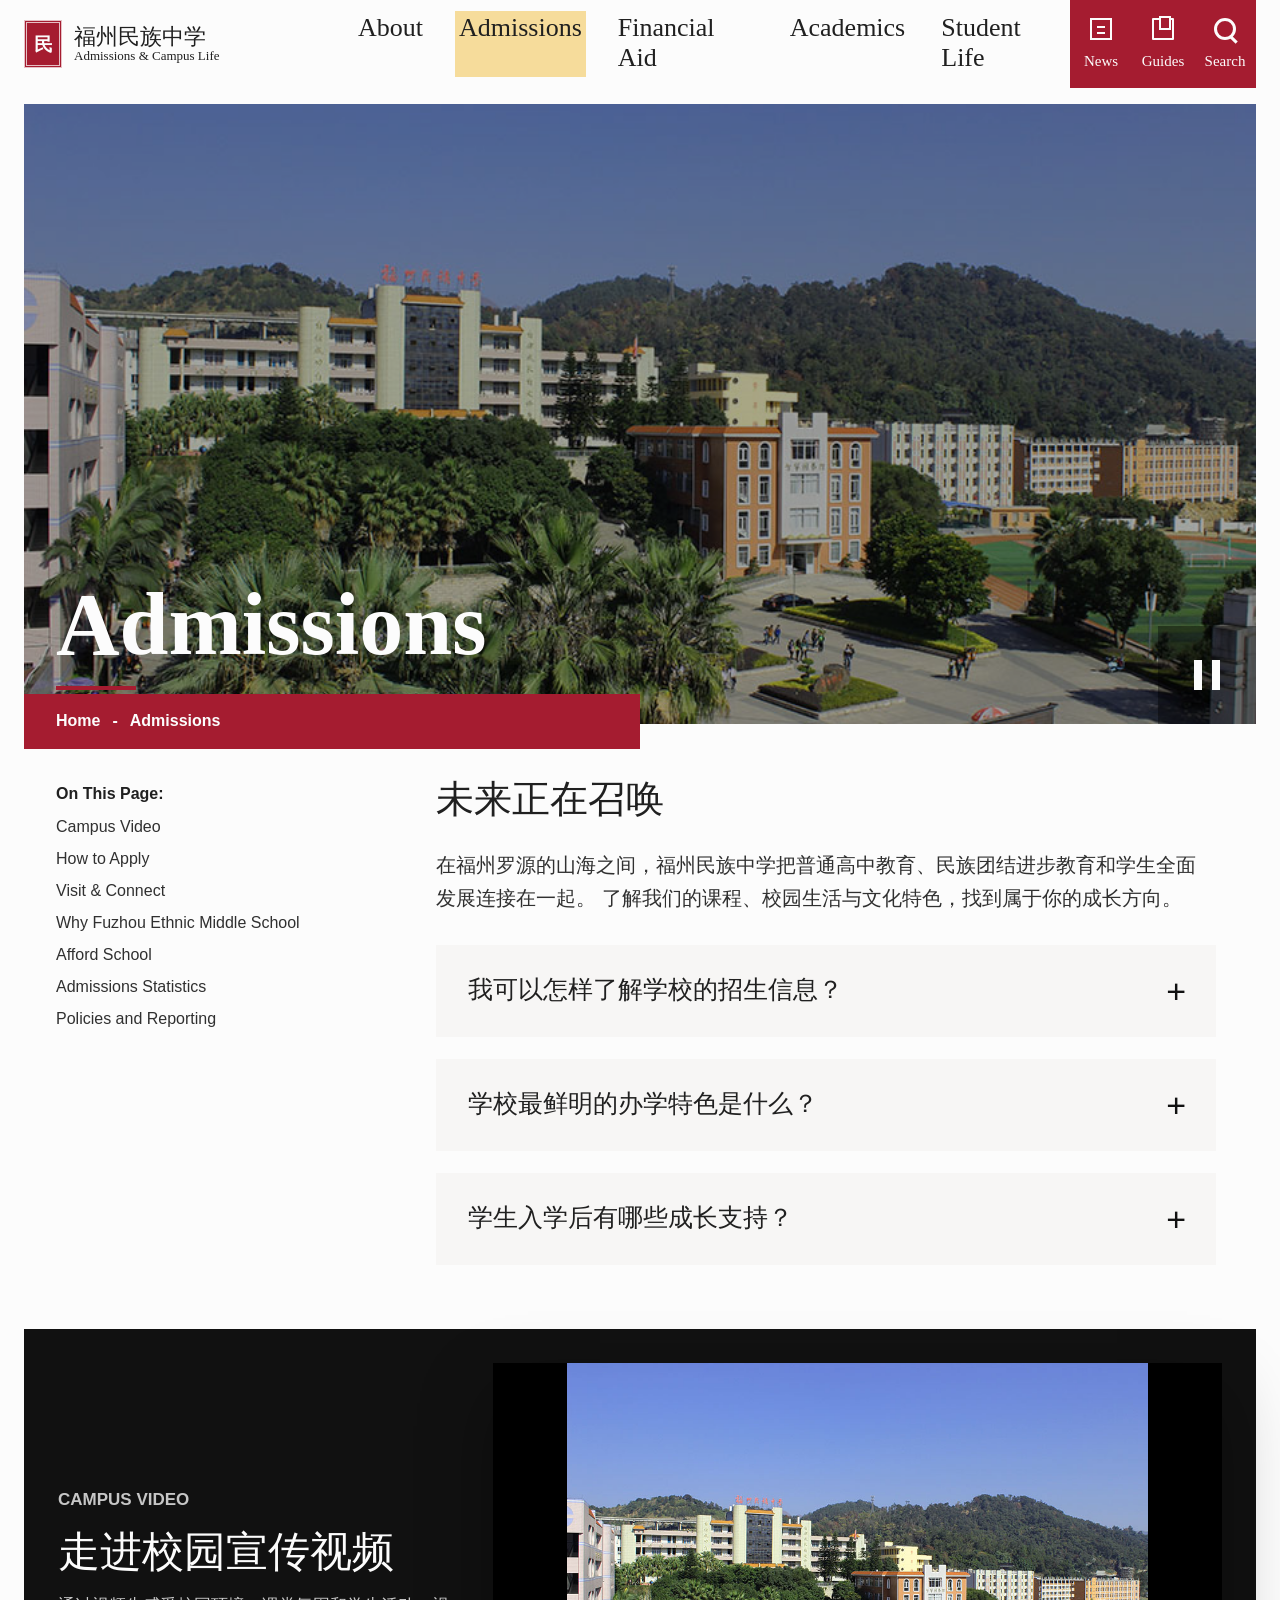
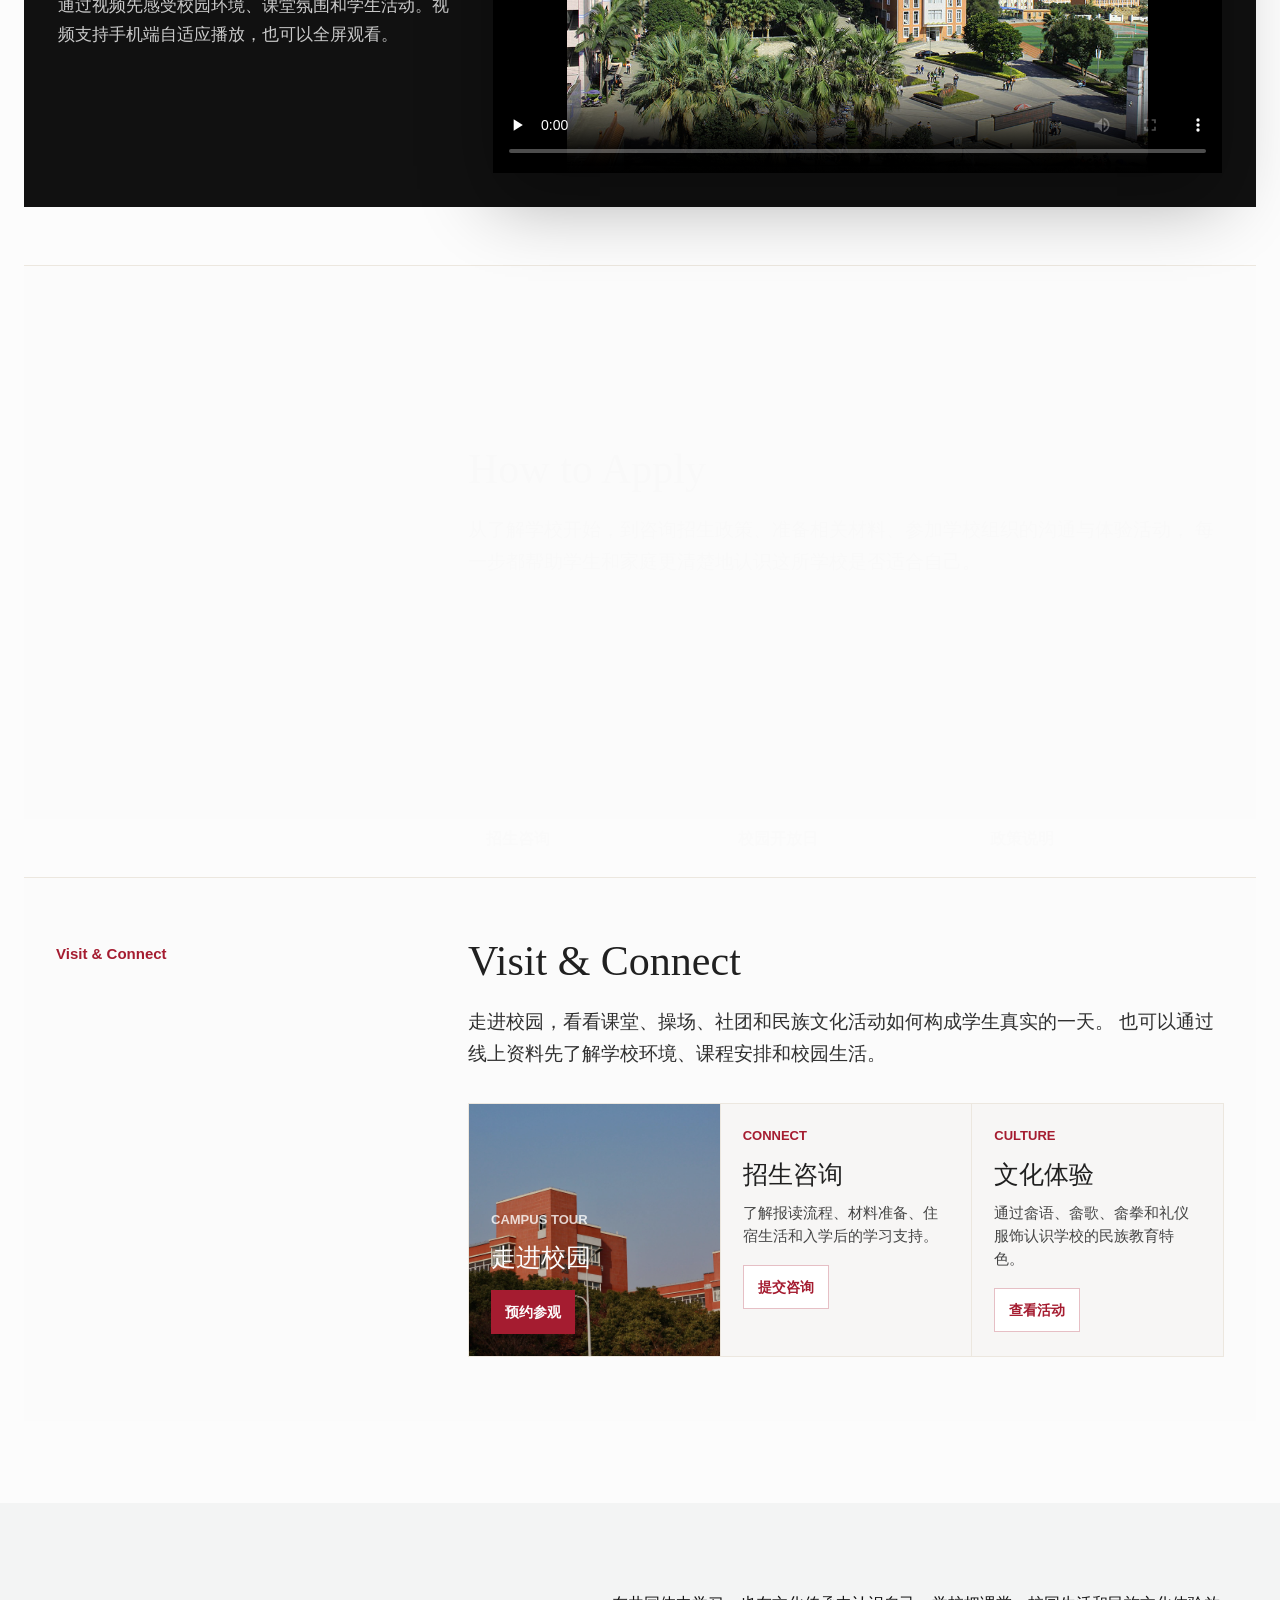
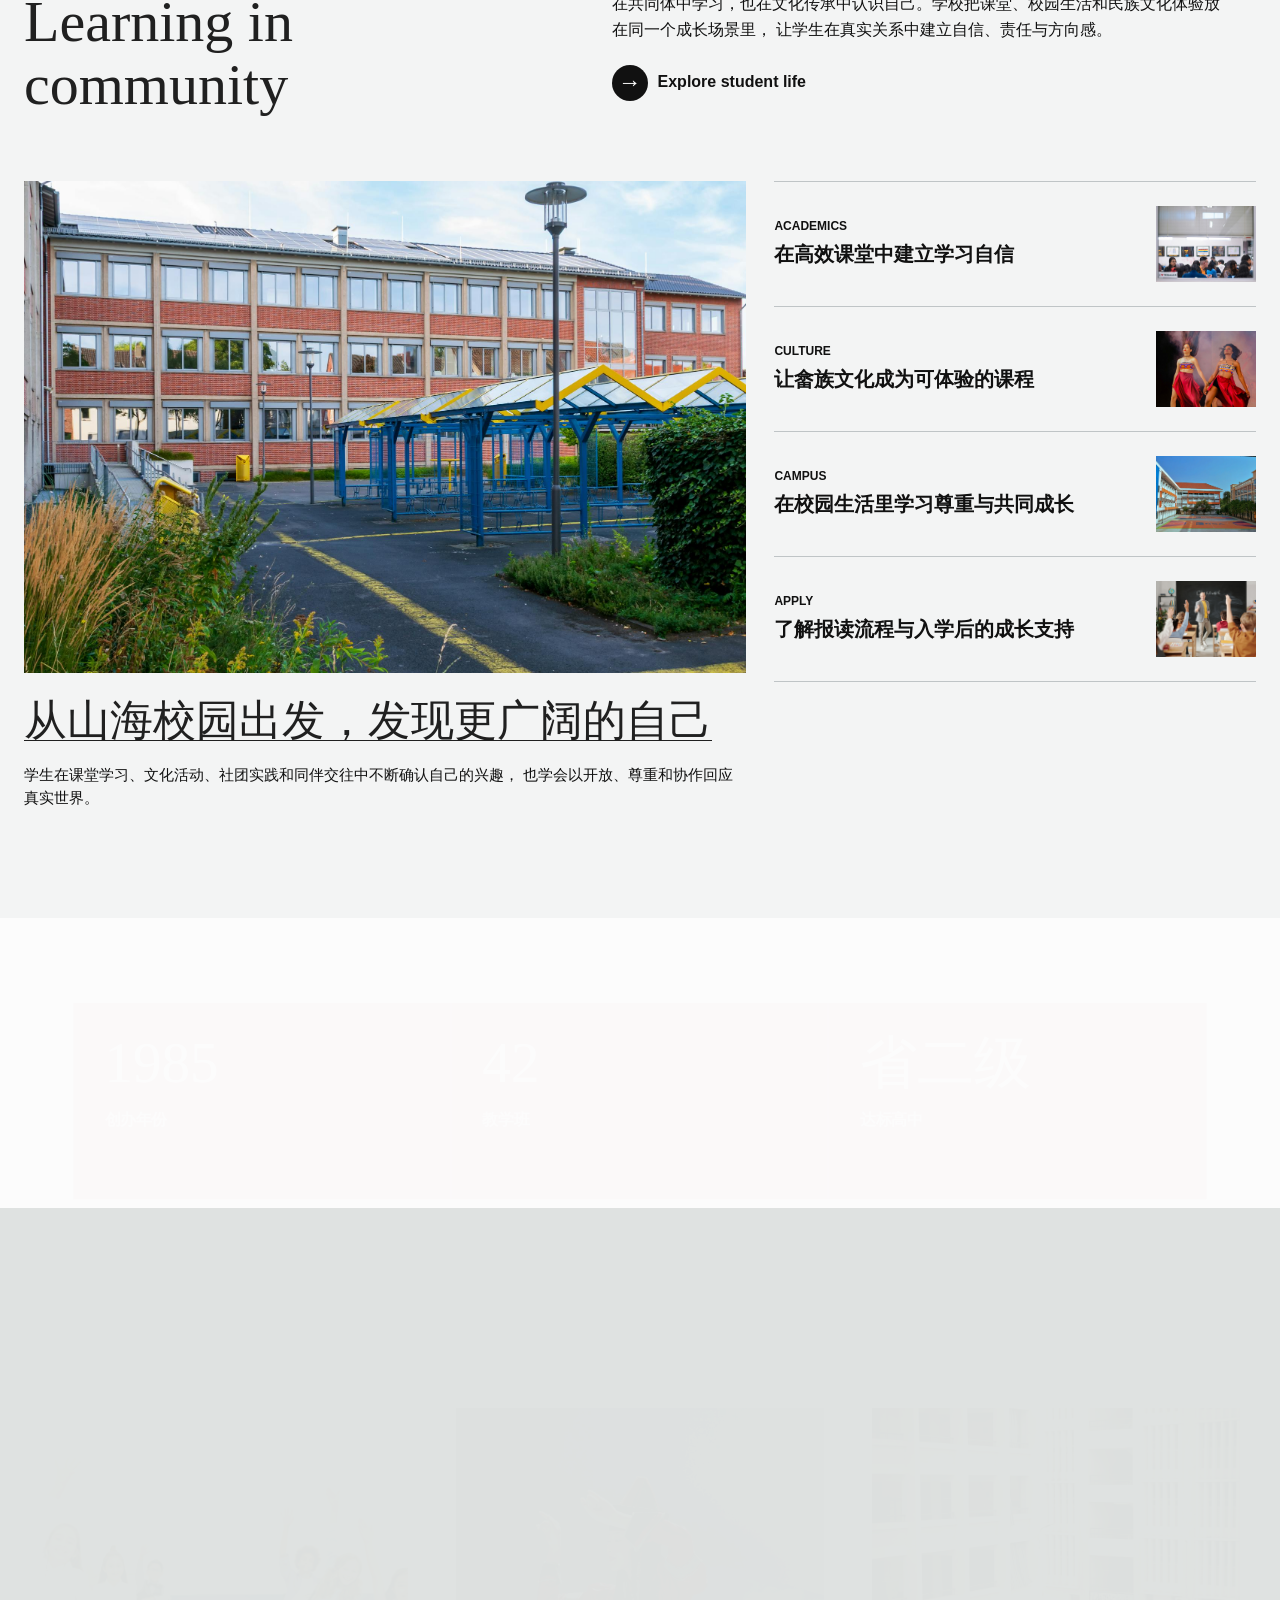
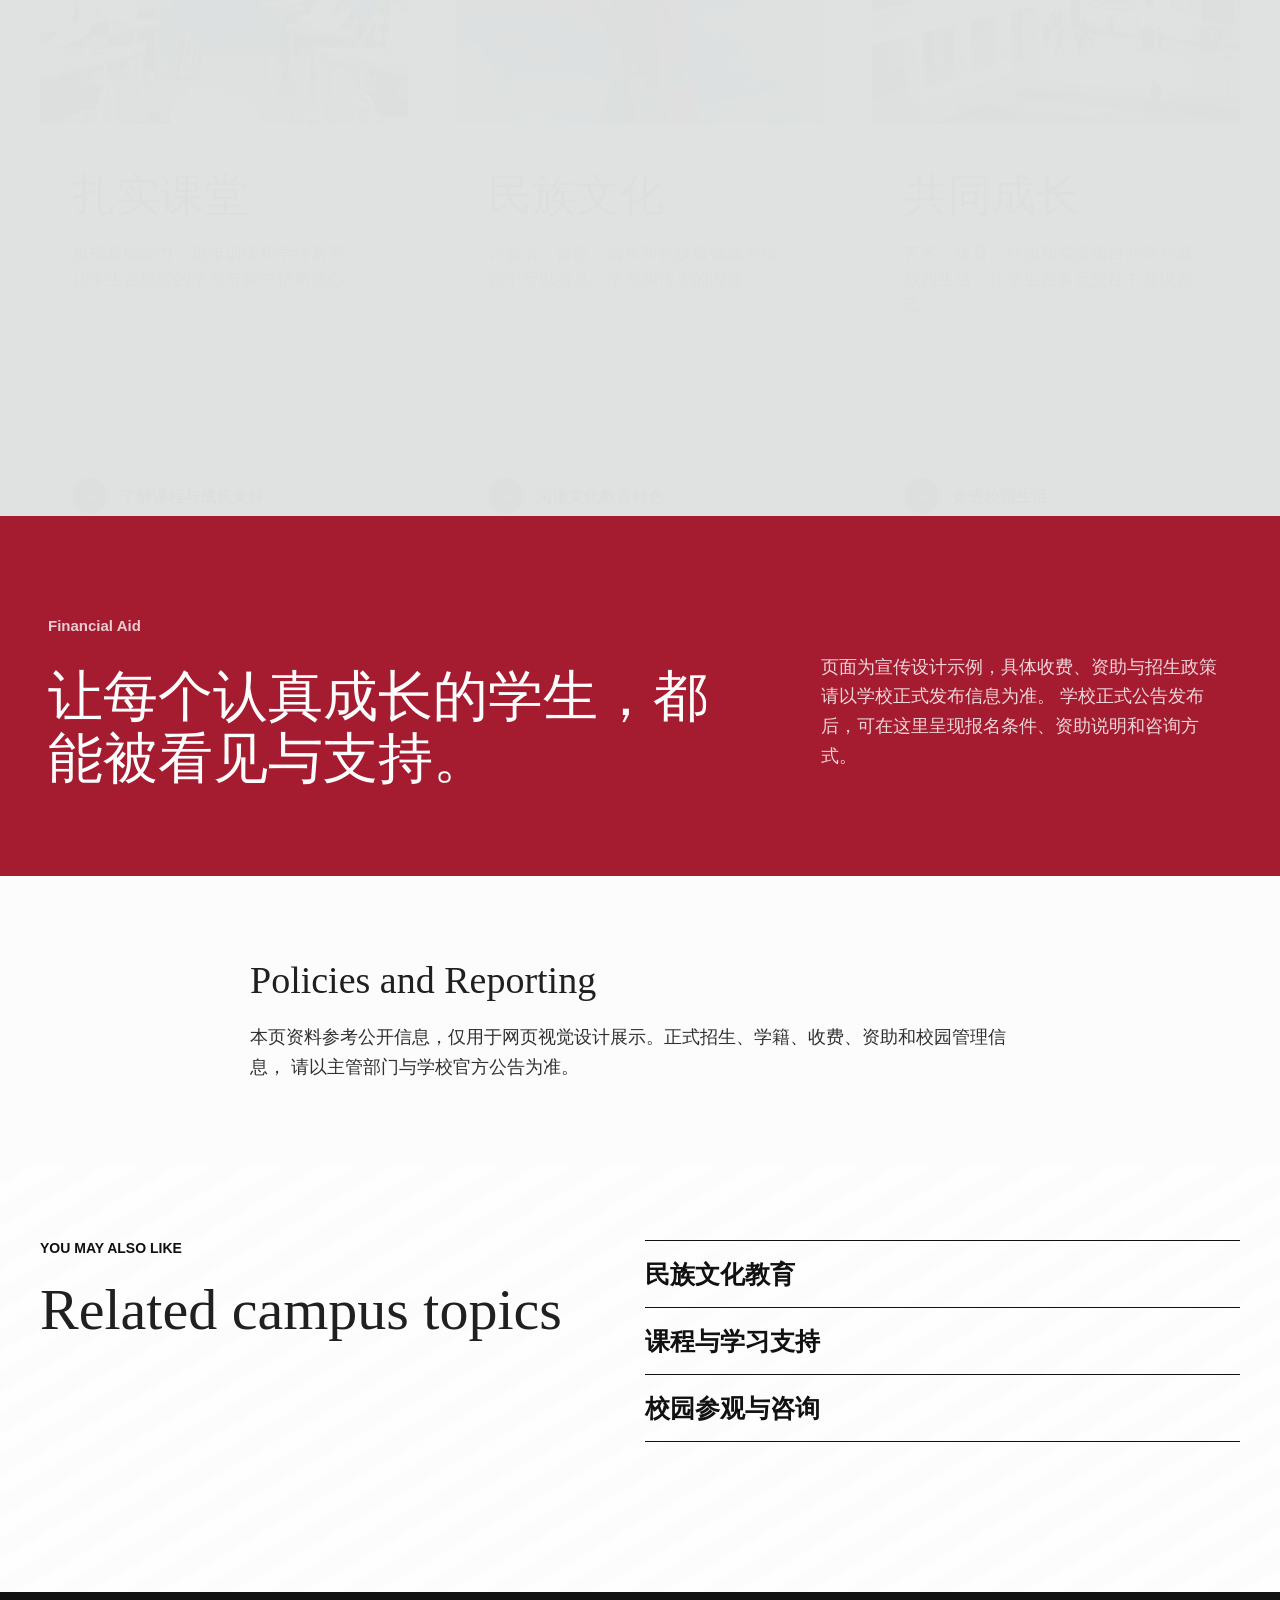
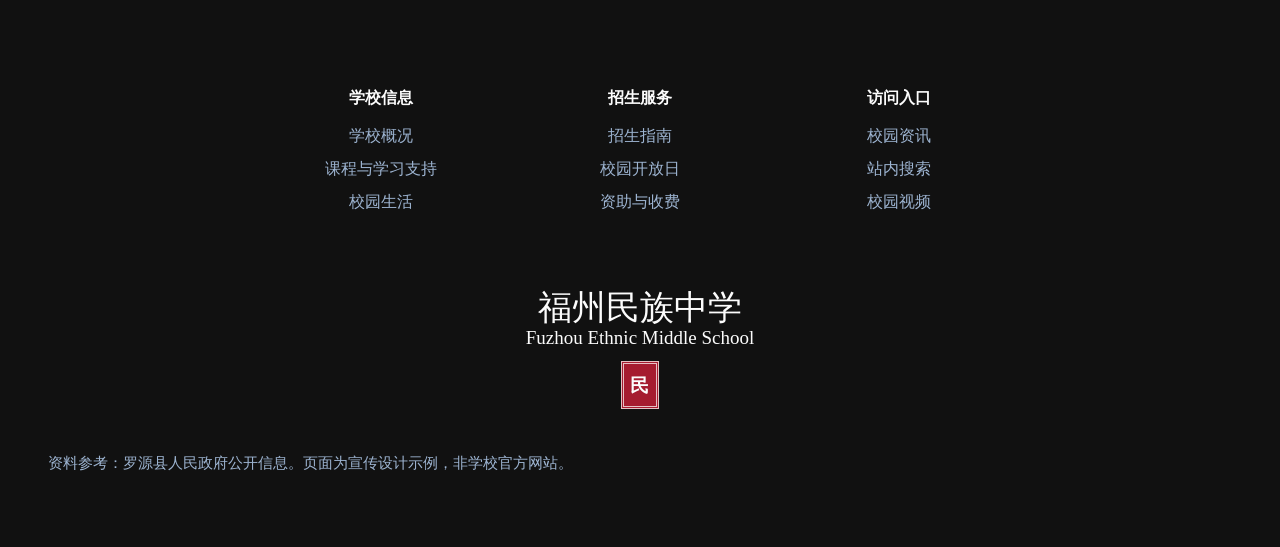
==== commit 27a71a41: "完善学校网站内容和宣传视频" ====
--- a/index.html
+++ b/index.html
@@ -68,6 +68,7 @@
       <section id="overview" class="overview-layout" aria-labelledby="overview-title">
         <aside class="page-index an-will-animate an-will-animate--left" aria-label="本页目录">
           <h2>On This Page:</h2>
+          <a href="#promo-video">Campus Video</a>
           <a href="#apply">How to Apply</a>
           <a href="#visit">Visit & Connect</a>
           <a href="#why">Why Fuzhou Ethnic Middle School</a>
@@ -103,6 +104,22 @@
               <p>学校关注学习习惯、学科基础和身心发展，通过课堂教学、社团活动、研学实践与教师陪伴支持学生成长。</p>
             </details>
           </div>
+        </div>
+      </section>
+
+      <section id="promo-video" class="video-section an-will-animate" aria-labelledby="video-title">
+        <div class="video-copy">
+          <p class="section-kicker">Campus Video</p>
+          <h2 id="video-title">走进校园宣传视频</h2>
+          <p>
+            通过视频先感受校园环境、课堂氛围和学生活动。视频支持手机端自适应播放，也可以全屏观看。
+          </p>
+        </div>
+        <div class="video-frame">
+          <video controls playsinline preload="none" poster="assets/t01b9433283e46c78d0.jpg" aria-label="福州民族中学校园宣传视频">
+            <source src="assets/promo-video.mp4" type="video/mp4">
+            当前浏览器不支持直接播放视频，请下载后查看。
+          </video>
         </div>
       </section>
 
@@ -330,7 +347,7 @@
           <h2>访问入口</h2>
           <a href="news.html">校园资讯</a>
           <a href="search.html">站内搜索</a>
-          <a href="policies.html">官方说明</a>
+          <a href="index.html#promo-video">校园视频</a>
         </div>
       </div>
       <div class="footer-brand">
--- a/styles.css
+++ b/styles.css
@@ -1394,6 +1394,59 @@
   color: rgba(255, 255, 255, 0.78);
 }
 
+.video-section {
+  width: min(1236px, calc(100% - 48px));
+  margin: 64px auto 0;
+  display: grid;
+  grid-template-columns: minmax(260px, 0.7fr) minmax(0, 1.3fr);
+  gap: 42px;
+  align-items: center;
+  padding: 34px;
+  background: #111111;
+  color: var(--white);
+}
+
+.video-copy {
+  display: grid;
+  align-content: center;
+  gap: 14px;
+}
+
+.video-copy .section-kicker {
+  color: rgba(255, 255, 255, 0.76);
+}
+
+.video-copy h2 {
+  margin: 0;
+  font-family: Georgia, "Times New Roman", "SimSun", serif;
+  font-size: 42px;
+  font-weight: 500;
+  line-height: 1.18;
+}
+
+.video-copy p {
+  margin: 0;
+  color: rgba(255, 255, 255, 0.78);
+  font-size: 17px;
+  line-height: 1.7;
+}
+
+.video-frame {
+  position: relative;
+  overflow: hidden;
+  background: #000000;
+  aspect-ratio: 16 / 9;
+  box-shadow: 0 28px 70px rgba(0, 0, 0, 0.32);
+}
+
+.video-frame video {
+  width: 100%;
+  height: 100%;
+  display: block;
+  object-fit: contain;
+  background: #000000;
+}
+
 /* ===== 交互弹窗与表单 ===== */
 
 .interaction-layer {
@@ -2082,6 +2135,11 @@
 }
 
 @media (max-width: 940px) {
+  html,
+  body {
+    overflow-x: hidden;
+  }
+
   body {
     font-size: 18px;
   }
@@ -2098,6 +2156,8 @@
   }
 
   .primary-nav {
+    width: 100%;
+    max-width: 100vw;
     justify-content: flex-start;
     gap: 8px;
     overflow-x: auto;
@@ -2106,7 +2166,18 @@
   }
 
   .primary-nav a {
+    flex: 0 0 auto;
     white-space: nowrap;
+  }
+
+  .an-will-animate--left,
+  .an-will-animate--right {
+    transform: translateY(80px) !important;
+  }
+
+  .an-will-animate--left.an-on-viewport,
+  .an-will-animate--right.an-on-viewport {
+    transform: translateY(0) !important;
   }
 
   .utility-nav {
@@ -2173,6 +2244,13 @@
     padding: 54px 0;
   }
 
+  .video-section {
+    width: calc(100% - 48px);
+    grid-template-columns: 1fr;
+    gap: 24px;
+    padding: 28px;
+  }
+
   .info-grid,
   .story-grid,
   .resource-grid {
@@ -2376,6 +2454,20 @@
 
   .content-band {
     width: calc(100% - 32px);
+  }
+
+  .video-section {
+    width: calc(100% - 32px);
+    margin-top: 44px;
+    padding: 20px;
+  }
+
+  .video-copy h2 {
+    font-size: 30px;
+  }
+
+  .video-copy p {
+    font-size: 16px;
   }
 
   .content-band .lead {
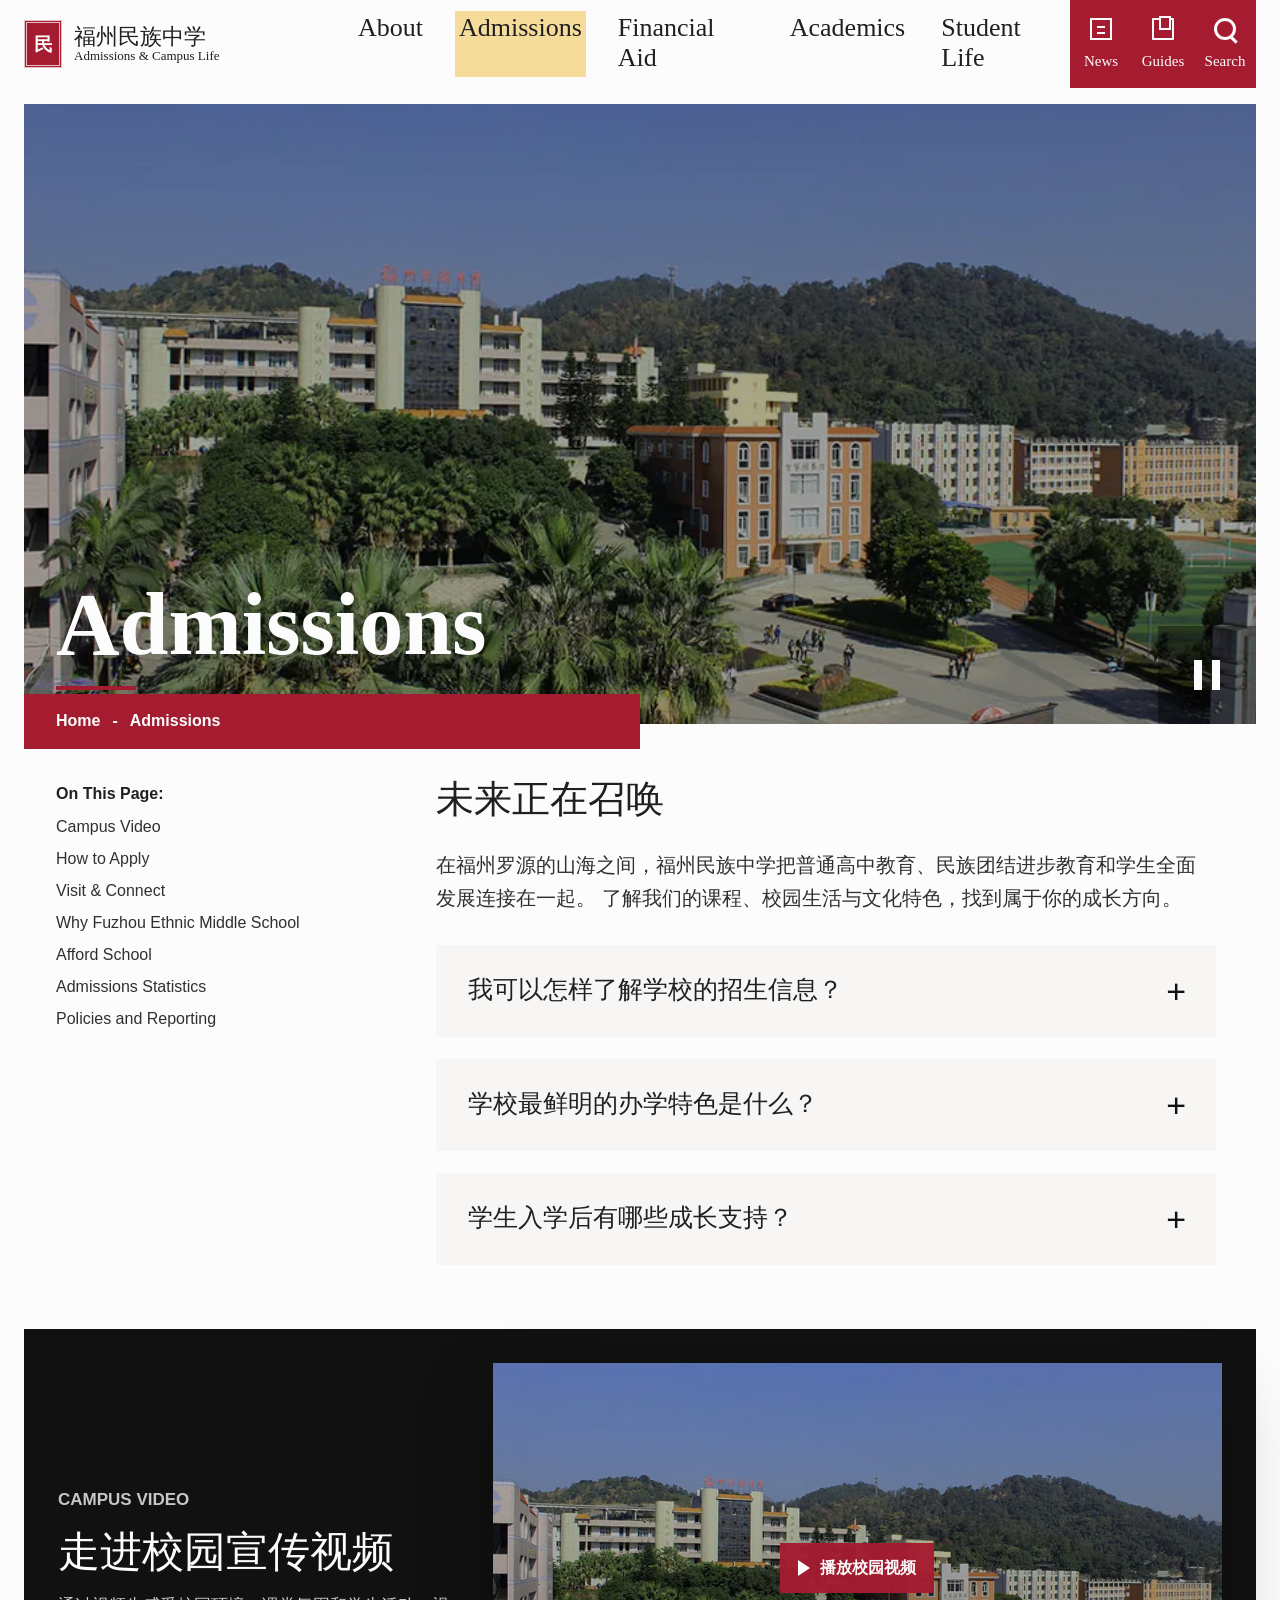
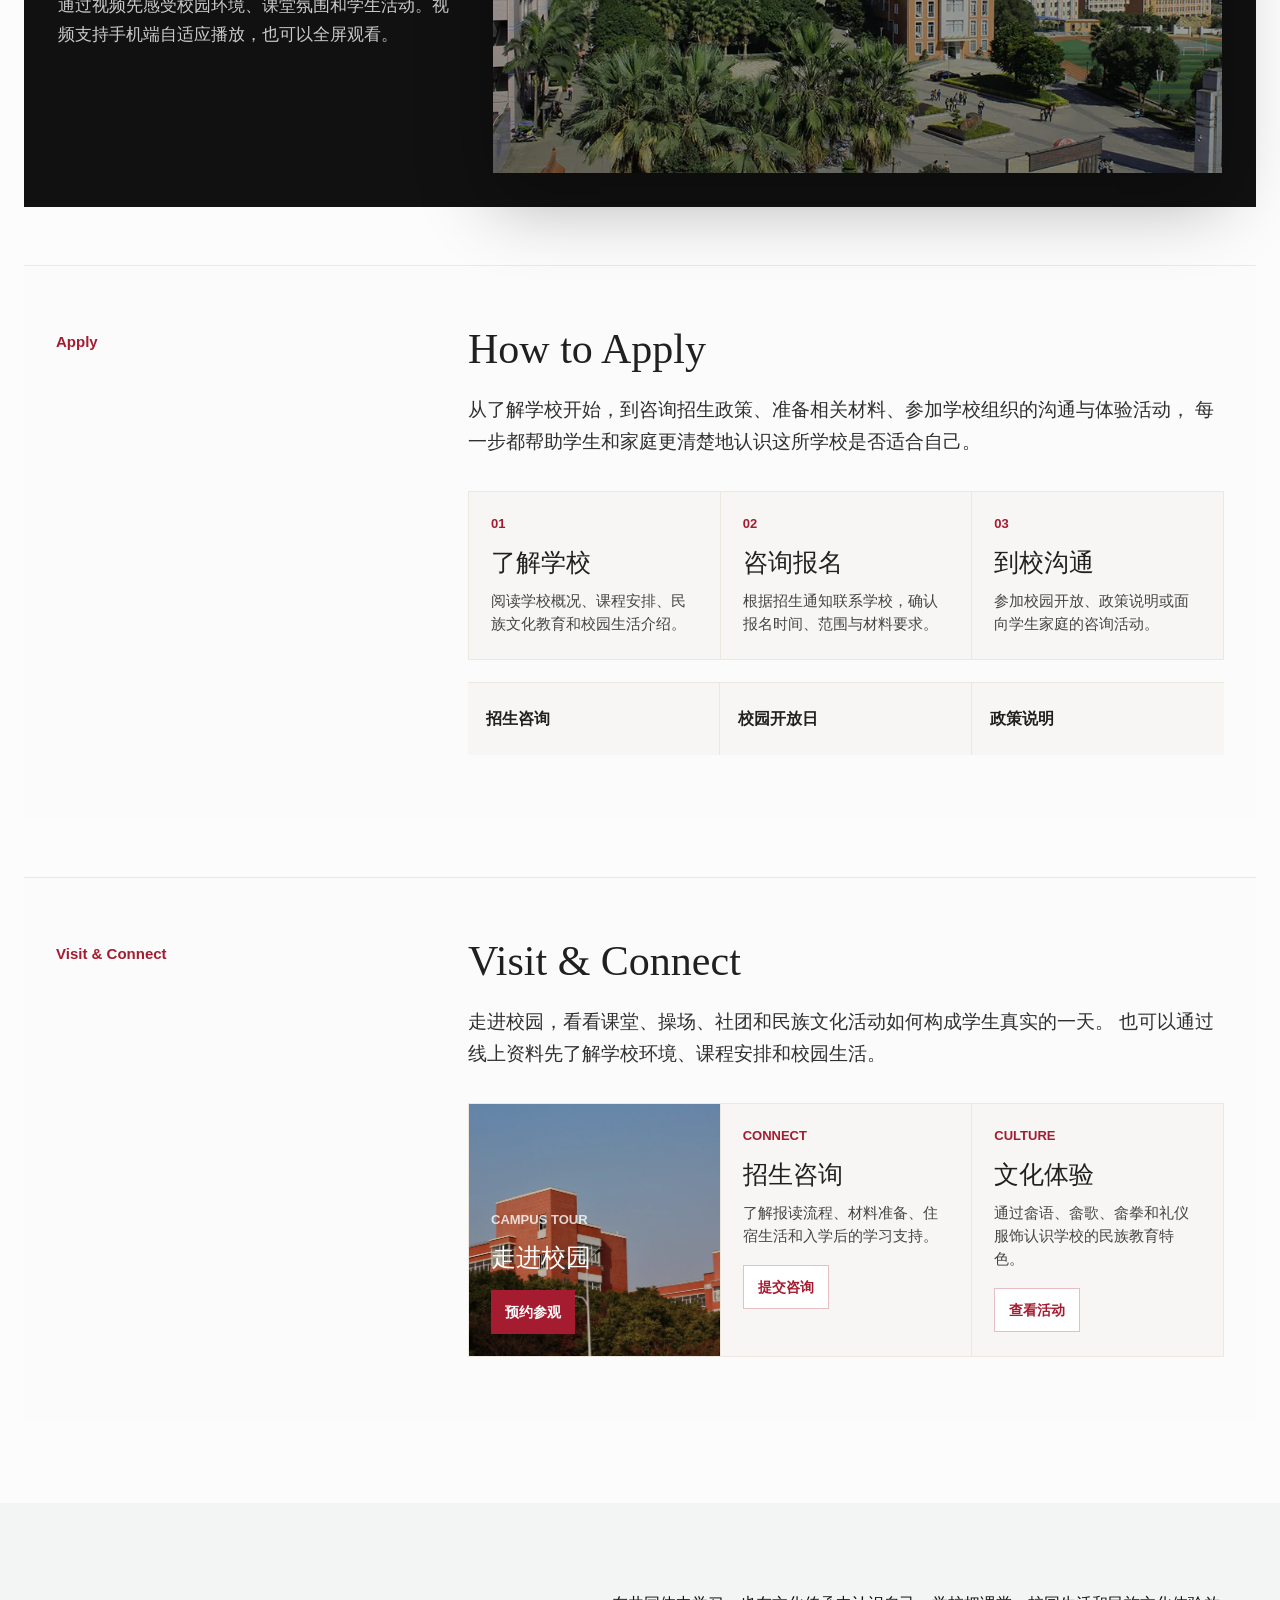
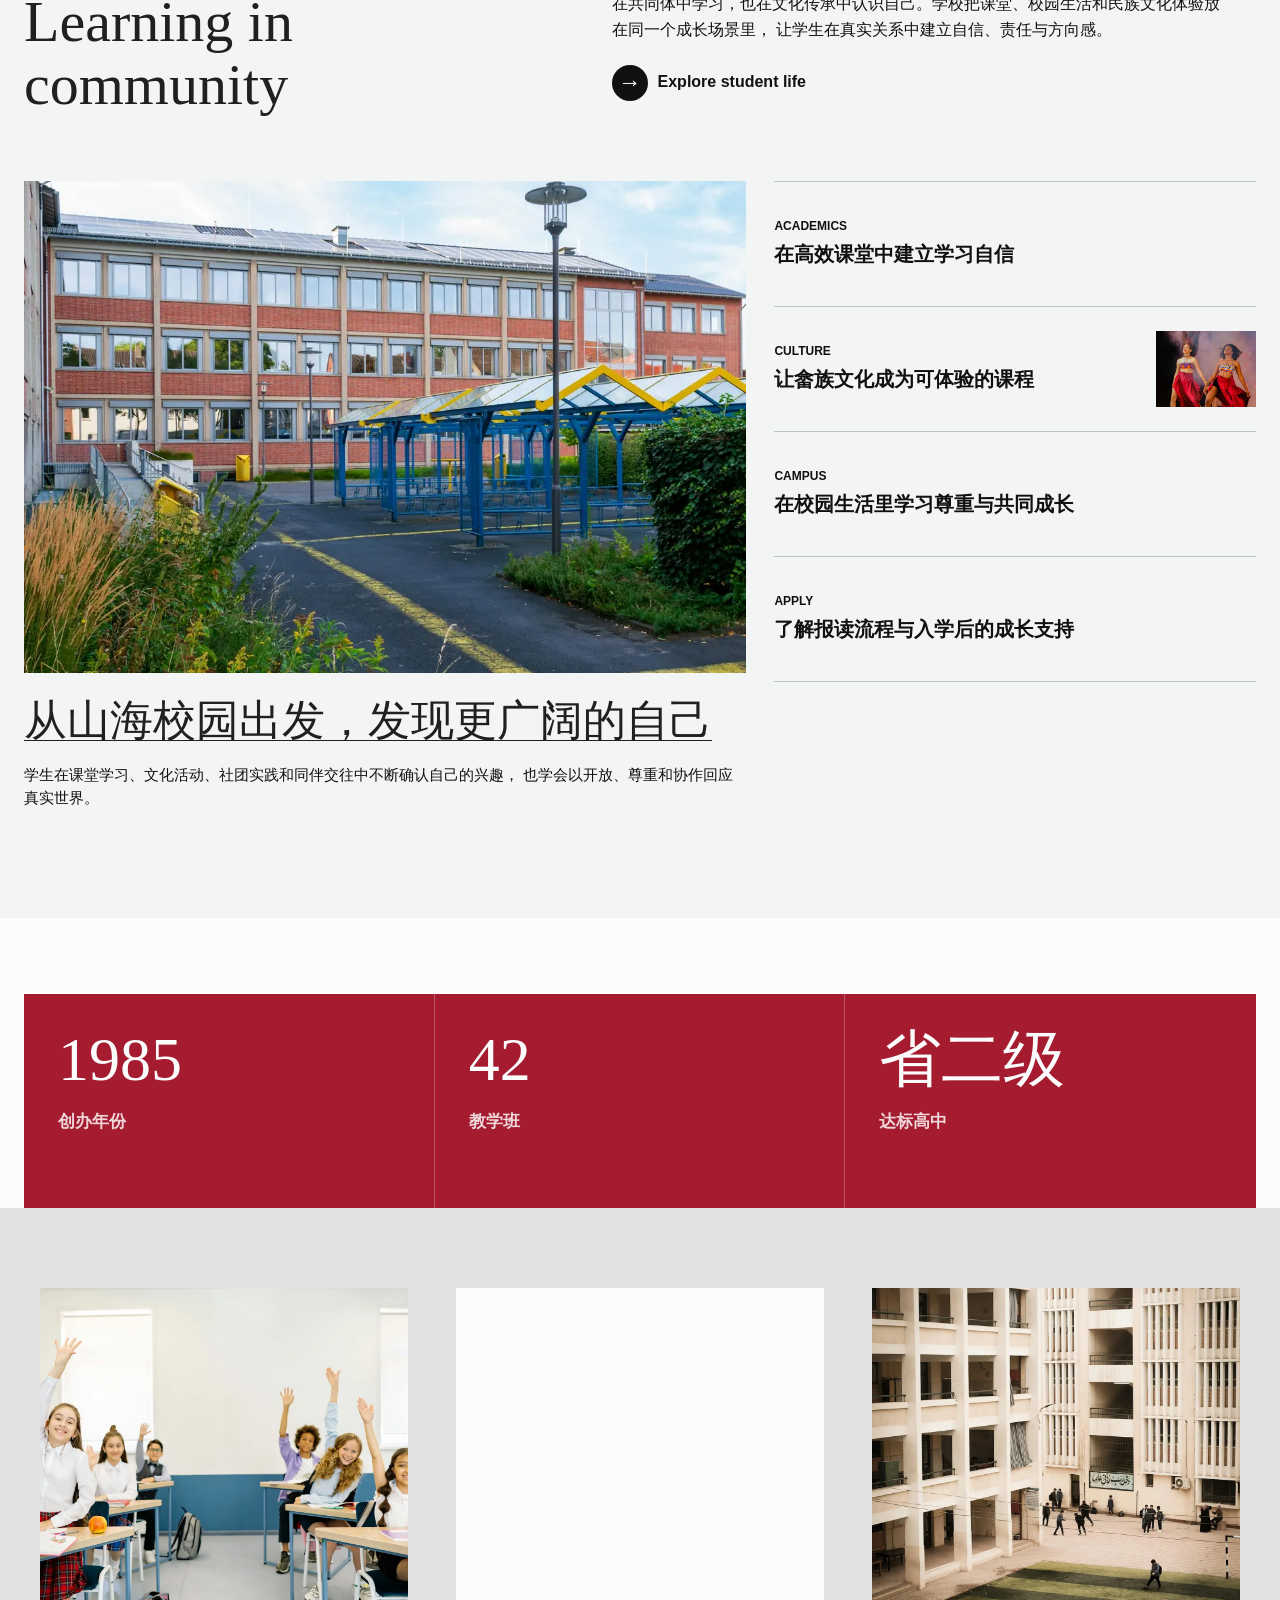
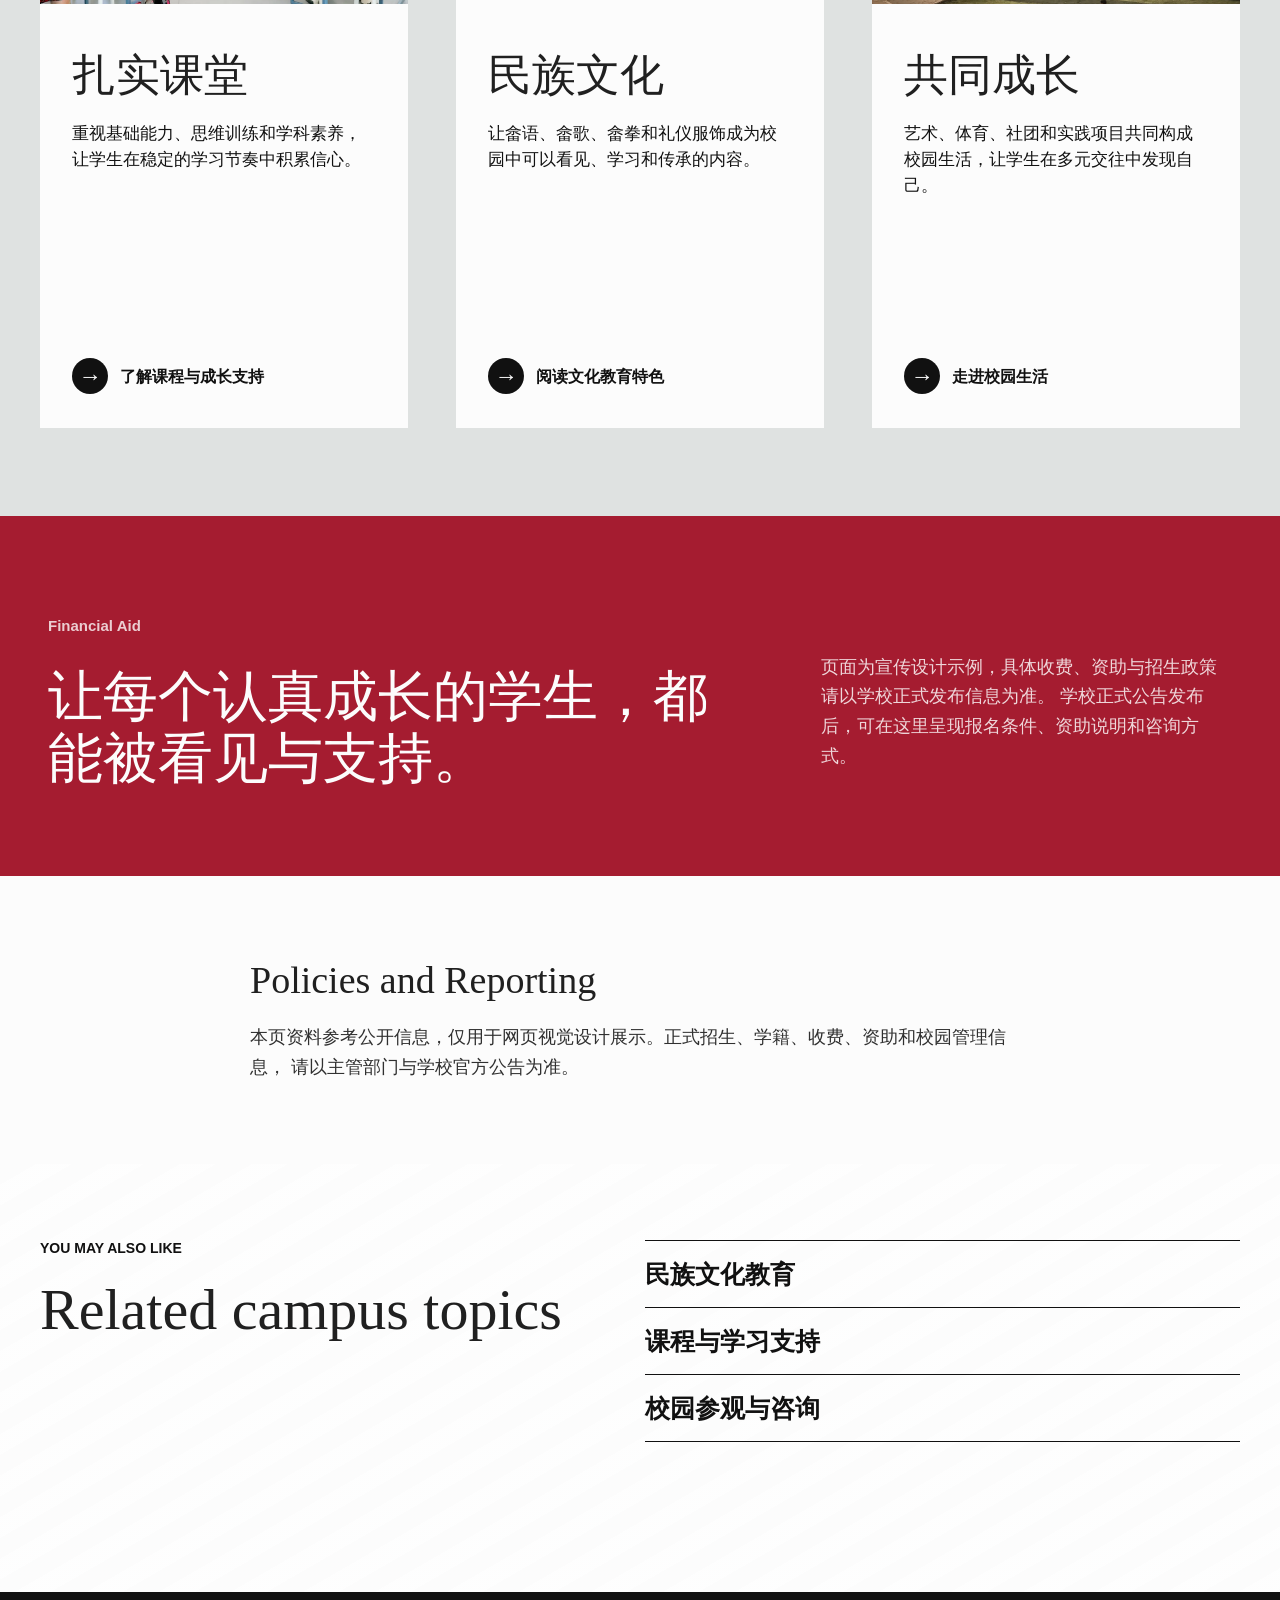
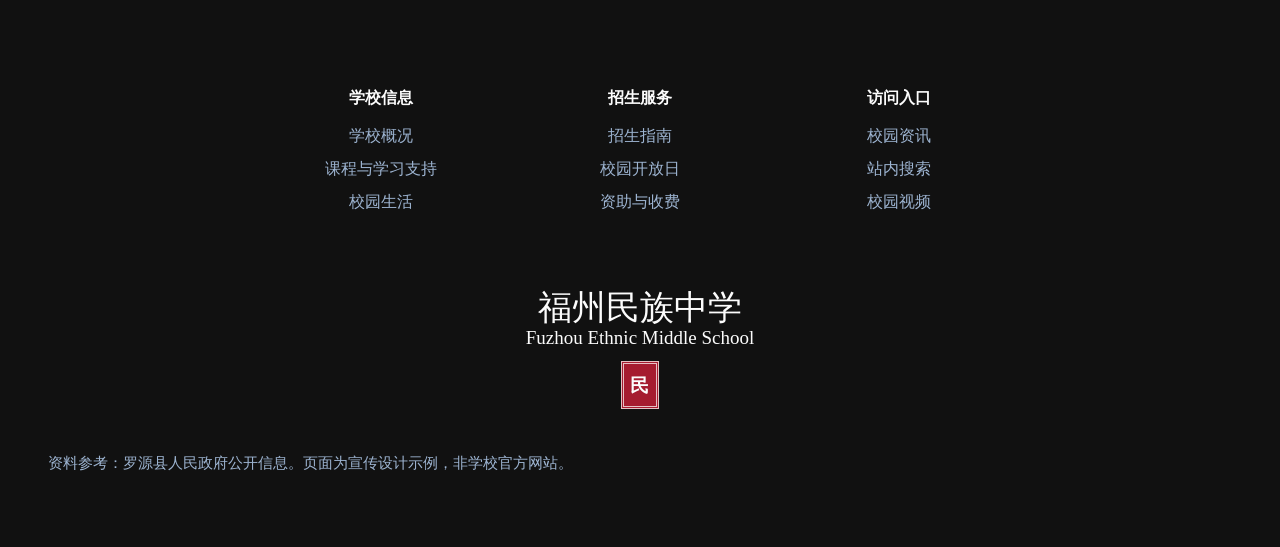
==== commit d64a0588: "优化网站加载速度" ====
--- a/index.html
+++ b/index.html
@@ -6,7 +6,7 @@
     <title>Admissions | 福州民族中学</title>
     <meta name="description" content="福州民族中学招生与校园宣传页，展示学校概况、校园参观、办学特色与常见问题。">
     <link rel="icon" href="data:,">
-    <link rel="stylesheet" href="styles.css">
+    <link rel="stylesheet" href="styles.css?v=perf1">
   </head>
   <body>
     <a class="skip-link" href="#content">跳至主要内容</a>
@@ -49,7 +49,7 @@
     <main id="content">
       <section id="top" class="page-hero" aria-labelledby="page-title">
         <div class="hero-media">
-          <img src="assets/t01b9433283e46c78d0.jpg" alt="福州民族中学校园全景">
+          <img src="assets/t01b9433283e46c78d0.webp" alt="福州民族中学校园全景" width="920" height="649" decoding="async" fetchpriority="high">
           <div class="hero-overlay"></div>
           <h1 id="page-title">Admissions</h1>
           <button class="pause-button" type="button" aria-label="暂停背景影像" aria-pressed="false" data-action="toggle-motion">
@@ -115,11 +115,11 @@
             通过视频先感受校园环境、课堂氛围和学生活动。视频支持手机端自适应播放，也可以全屏观看。
           </p>
         </div>
-        <div class="video-frame">
-          <video controls playsinline preload="none" poster="assets/t01b9433283e46c78d0.jpg" aria-label="福州民族中学校园宣传视频">
-            <source src="assets/promo-video.mp4" type="video/mp4">
-            当前浏览器不支持直接播放视频，请下载后查看。
-          </video>
+        <div class="video-frame video-frame--deferred" data-video-src="assets/promo-video.mp4">
+          <button class="video-placeholder" type="button" data-action="load-video" aria-label="播放福州民族中学校园宣传视频">
+            <img src="assets/t01b9433283e46c78d0.webp" alt="" width="920" height="649" loading="lazy" decoding="async">
+            <span class="video-play-button">播放校园视频</span>
+          </button>
         </div>
       </section>
 
@@ -170,7 +170,7 @@
           </p>
           <div class="visit-options" aria-label="参观与联系">
             <article class="image-option an-will-animate">
-              <img src="assets/campus-redbrick.jpg" alt="校园教学楼与绿化">
+              <img src="assets/campus-redbrick.webp" alt="校园教学楼与绿化" width="1600" height="1067" decoding="async" loading="lazy">
               <div>
                 <span>Campus Tour</span>
                 <h3>走进校园</h3>
@@ -210,7 +210,7 @@
 
         <div class="editorial-layout">
           <article class="lead-story an-will-animate an-will-animate--left">
-            <img src="assets/campus-playground.jpg" alt="福州民族中学校园广场与教学楼">
+            <img src="assets/campus-playground.webp" alt="福州民族中学校园广场与教学楼" width="1067" height="1600" decoding="async" loading="lazy">
             <h3>从山海校园出发，发现更广阔的自己</h3>
             <p>
               学生在课堂学习、文化活动、社团实践和同伴交往中不断确认自己的兴趣，
@@ -224,28 +224,28 @@
                 <span>Academics</span>
                 <strong>在高效课堂中建立学习自信</strong>
               </div>
-              <img src="assets/classroom-learning.jpg" alt="">
+              <img src="assets/classroom-learning.webp" alt="" width="1600" height="1173" decoding="async" loading="lazy">
             </a>
             <a href="student-life.html#culture">
               <div>
                 <span>Culture</span>
                 <strong>让畲族文化成为可体验的课程</strong>
               </div>
-              <img src="assets/culture-dance.jpg" alt="">
+              <img src="assets/culture-dance.webp" alt="" width="1407" height="1600" decoding="async" loading="lazy">
             </a>
             <a href="visit.html">
               <div>
                 <span>Campus</span>
                 <strong>在校园生活里学习尊重与共同成长</strong>
               </div>
-              <img src="assets/campus-basketball.jpg" alt="">
+              <img src="assets/campus-basketball.webp" alt="" width="1200" height="1600" decoding="async" loading="lazy">
             </a>
             <a href="guide.html">
               <div>
                 <span>Apply</span>
                 <strong>了解报读流程与入学后的成长支持</strong>
               </div>
-              <img src="assets/classroom-teacher.jpg" alt="">
+              <img src="assets/classroom-teacher.webp" alt="" width="1600" height="1067" decoding="async" loading="lazy">
             </a>
           </div>
         </div>
@@ -269,7 +269,7 @@
       <section id="life" class="story-cards-section">
         <div class="story-card-grid">
           <article class="story-card an-will-animate">
-            <img src="assets/classroom-hands.jpg" alt="学生在课堂上举手回答问题">
+            <img src="assets/classroom-hands.webp" alt="学生在课堂上举手回答问题" width="1600" height="1067" decoding="async" loading="lazy">
             <div>
               <h3>扎实课堂</h3>
               <p>重视基础能力、思维训练和学科素养，让学生在稳定的学习节奏中积累信心。</p>
@@ -277,7 +277,7 @@
             </div>
           </article>
           <article class="story-card an-will-animate">
-            <img src="assets/culture-costume.jpg" alt="学生文化活动与传统体验">
+            <img src="assets/culture-costume.webp" alt="学生文化活动与传统体验" width="1067" height="1600" decoding="async" loading="lazy">
             <div>
               <h3>民族文化</h3>
               <p>让畲语、畲歌、畲拳和礼仪服饰成为校园中可以看见、学习和传承的内容。</p>
@@ -285,7 +285,7 @@
             </div>
           </article>
           <article class="story-card an-will-animate">
-            <img src="assets/sports-soccer.jpg" alt="学生体育活动与校园生活">
+            <img src="assets/sports-soccer.webp" alt="学生体育活动与校园生活" width="1200" height="1600" decoding="async" loading="lazy">
             <div>
               <h3>共同成长</h3>
               <p>艺术、体育、社团和实践项目共同构成校园生活，让学生在多元交往中发现自己。</p>
@@ -882,6 +882,6 @@
 
       })();
     </script>
-    <script src="site.js" defer></script>
+    <script src="site.js?v=perf1" defer></script>
   </body>
 </html>
--- a/styles.css
+++ b/styles.css
@@ -39,14 +39,43 @@
   }
 }
 
-@keyframes siteContentEnter {
+@keyframes subpageHeroMedia {
   from {
-    opacity: 0.01;
-    transform: translateY(18px);
+    clip-path: inset(0 100% 0 0);
+  }
+  to {
+    clip-path: inset(0 0 0 0);
+  }
+}
+
+@keyframes subpageHeroImage {
+  from {
+    transform: scale(1.08);
+  }
+  to {
+    transform: scale(1);
+  }
+}
+
+@keyframes subpageHeroText {
+  from {
+    opacity: 0;
+    transform: translateX(34px);
+    filter: blur(5px);
   }
   to {
     opacity: 1;
-    transform: translateY(0);
+    transform: translateX(0);
+    filter: blur(0);
+  }
+}
+
+@keyframes subpageHeroPanel {
+  from {
+    clip-path: inset(0 0 0 100%);
+  }
+  to {
+    clip-path: inset(0 0 0 0);
   }
 }
 
@@ -62,17 +91,55 @@
     transition: opacity 190ms ease, transform 190ms ease;
   }
 
-  .subpage-hero,
-  .content-band {
-    animation: siteContentEnter 420ms 70ms cubic-bezier(0.2, 0.8, 0.2, 1) both;
-  }
-
-  .content-band:nth-of-type(2) {
-    animation-delay: 130ms;
-  }
-
-  .content-band:nth-of-type(3) {
-    animation-delay: 180ms;
+  .subpage-hero__media {
+    animation: subpageHeroMedia 760ms 80ms cubic-bezier(0.2, 0.8, 0.2, 1) both;
+  }
+
+  .subpage-hero__media img {
+    animation: subpageHeroImage 1100ms 80ms cubic-bezier(0.2, 0.8, 0.2, 1) both;
+  }
+
+  .subpage-hero__content > * {
+    animation: subpageHeroText 620ms cubic-bezier(0.2, 0.8, 0.2, 1) both;
+  }
+
+  .subpage-hero__content {
+    animation: subpageHeroPanel 720ms 120ms cubic-bezier(0.2, 0.8, 0.2, 1) both;
+    transform-origin: right;
+  }
+
+  .subpage-hero__content > *:nth-child(1) { animation-delay: 120ms; }
+  .subpage-hero__content > *:nth-child(2) { animation-delay: 200ms; }
+  .subpage-hero__content > *:nth-child(3) { animation-delay: 280ms; }
+  .subpage-hero__content > *:nth-child(4) { animation-delay: 360ms; }
+
+  .site-reveal {
+    opacity: 0.01;
+    transform: translateY(82px);
+    transition: opacity 920ms cubic-bezier(0.2, 0.8, 0.2, 1),
+                transform 920ms cubic-bezier(0.2, 0.8, 0.2, 1),
+                filter 920ms cubic-bezier(0.2, 0.8, 0.2, 1);
+    transition-delay: var(--reveal-delay, 0ms);
+    filter: blur(4px);
+    will-change: opacity, transform, filter;
+  }
+
+  .site-reveal--left {
+    transform: translateX(-110px);
+  }
+
+  .site-reveal--right {
+    transform: translateX(110px);
+  }
+
+  .site-reveal--scale {
+    transform: translateY(62px) scale(0.92);
+  }
+
+  .site-reveal.is-visible {
+    opacity: 1;
+    transform: translate(0, 0) scale(1);
+    filter: blur(0);
   }
 }
 
@@ -89,6 +156,7 @@
 img {
   display: block;
   max-width: 100%;
+  height: auto;
 }
 
 .skip-link {
@@ -1227,6 +1295,9 @@
   padding: 24px;
   background: #f7f6f5;
   border: 1px solid var(--line);
+  transition: transform 420ms cubic-bezier(0.2, 0.8, 0.2, 1),
+              border-color 420ms cubic-bezier(0.2, 0.8, 0.2, 1),
+              box-shadow 420ms cubic-bezier(0.2, 0.8, 0.2, 1);
 }
 
 .story-tile {
@@ -1239,6 +1310,20 @@
   width: 100%;
   aspect-ratio: 16 / 10;
   object-fit: cover;
+  transition: transform 700ms cubic-bezier(0.2, 0.8, 0.2, 1);
+}
+
+.info-card:hover,
+.resource-card:hover,
+.story-tile:hover,
+.timeline-list article:hover {
+  transform: translateY(-6px);
+  border-color: rgba(165, 28, 48, 0.28);
+  box-shadow: 0 24px 58px rgba(0, 0, 0, 0.1);
+}
+
+.story-tile:hover img {
+  transform: scale(1.04);
 }
 
 .info-card span,
@@ -1283,6 +1368,9 @@
   padding: 22px 24px 22px 76px;
   background: #f7f6f5;
   border: 1px solid var(--line);
+  transition: transform 420ms cubic-bezier(0.2, 0.8, 0.2, 1),
+              border-color 420ms cubic-bezier(0.2, 0.8, 0.2, 1),
+              box-shadow 420ms cubic-bezier(0.2, 0.8, 0.2, 1);
 }
 
 .timeline-list article::before {
@@ -1445,6 +1533,82 @@
   display: block;
   object-fit: contain;
   background: #000000;
+}
+
+.video-placeholder {
+  position: relative;
+  display: block;
+  width: 100%;
+  height: 100%;
+  min-height: 100%;
+  padding: 0;
+  overflow: hidden;
+  color: var(--white);
+  background: #000000;
+  border: 0;
+  cursor: pointer;
+}
+
+.video-placeholder img {
+  width: 100%;
+  height: 100%;
+  object-fit: cover;
+  opacity: 0.88;
+  transition: transform 620ms cubic-bezier(0.2, 0.8, 0.2, 1),
+              opacity 300ms ease;
+}
+
+.video-placeholder::after {
+  content: "";
+  position: absolute;
+  inset: 0;
+  background: linear-gradient(180deg, rgba(0, 0, 0, 0.1), rgba(0, 0, 0, 0.38));
+  pointer-events: none;
+}
+
+.video-play-button {
+  position: absolute;
+  z-index: 1;
+  top: 50%;
+  left: 50%;
+  display: inline-flex;
+  min-height: 50px;
+  align-items: center;
+  gap: 10px;
+  padding: 12px 18px;
+  color: var(--white);
+  background: rgba(165, 28, 48, 0.96);
+  font-size: 16px;
+  font-weight: 900;
+  line-height: 1.2;
+  transform: translate(-50%, -50%);
+  transition: background 220ms ease, transform 220ms ease;
+}
+
+.video-play-button::before {
+  content: "";
+  width: 0;
+  height: 0;
+  border-top: 8px solid transparent;
+  border-bottom: 8px solid transparent;
+  border-left: 12px solid currentColor;
+}
+
+.video-placeholder:hover img,
+.video-placeholder:focus-visible img {
+  opacity: 1;
+  transform: scale(1.035);
+}
+
+.video-placeholder:hover .video-play-button,
+.video-placeholder:focus-visible .video-play-button {
+  background: var(--crimson-dark);
+  transform: translate(-50%, -50%) scale(1.03);
+}
+
+.video-placeholder:focus-visible {
+  outline: 3px solid var(--highlight);
+  outline-offset: 4px;
 }
 
 /* ===== 交互弹窗与表单 ===== */
@@ -2171,12 +2335,16 @@
   }
 
   .an-will-animate--left,
-  .an-will-animate--right {
+  .an-will-animate--right,
+  .site-reveal--left,
+  .site-reveal--right {
     transform: translateY(80px) !important;
   }
 
   .an-will-animate--left.an-on-viewport,
-  .an-will-animate--right.an-on-viewport {
+  .an-will-animate--right.an-on-viewport,
+  .site-reveal--left.is-visible,
+  .site-reveal--right.is-visible {
     transform: translateY(0) !important;
   }
 
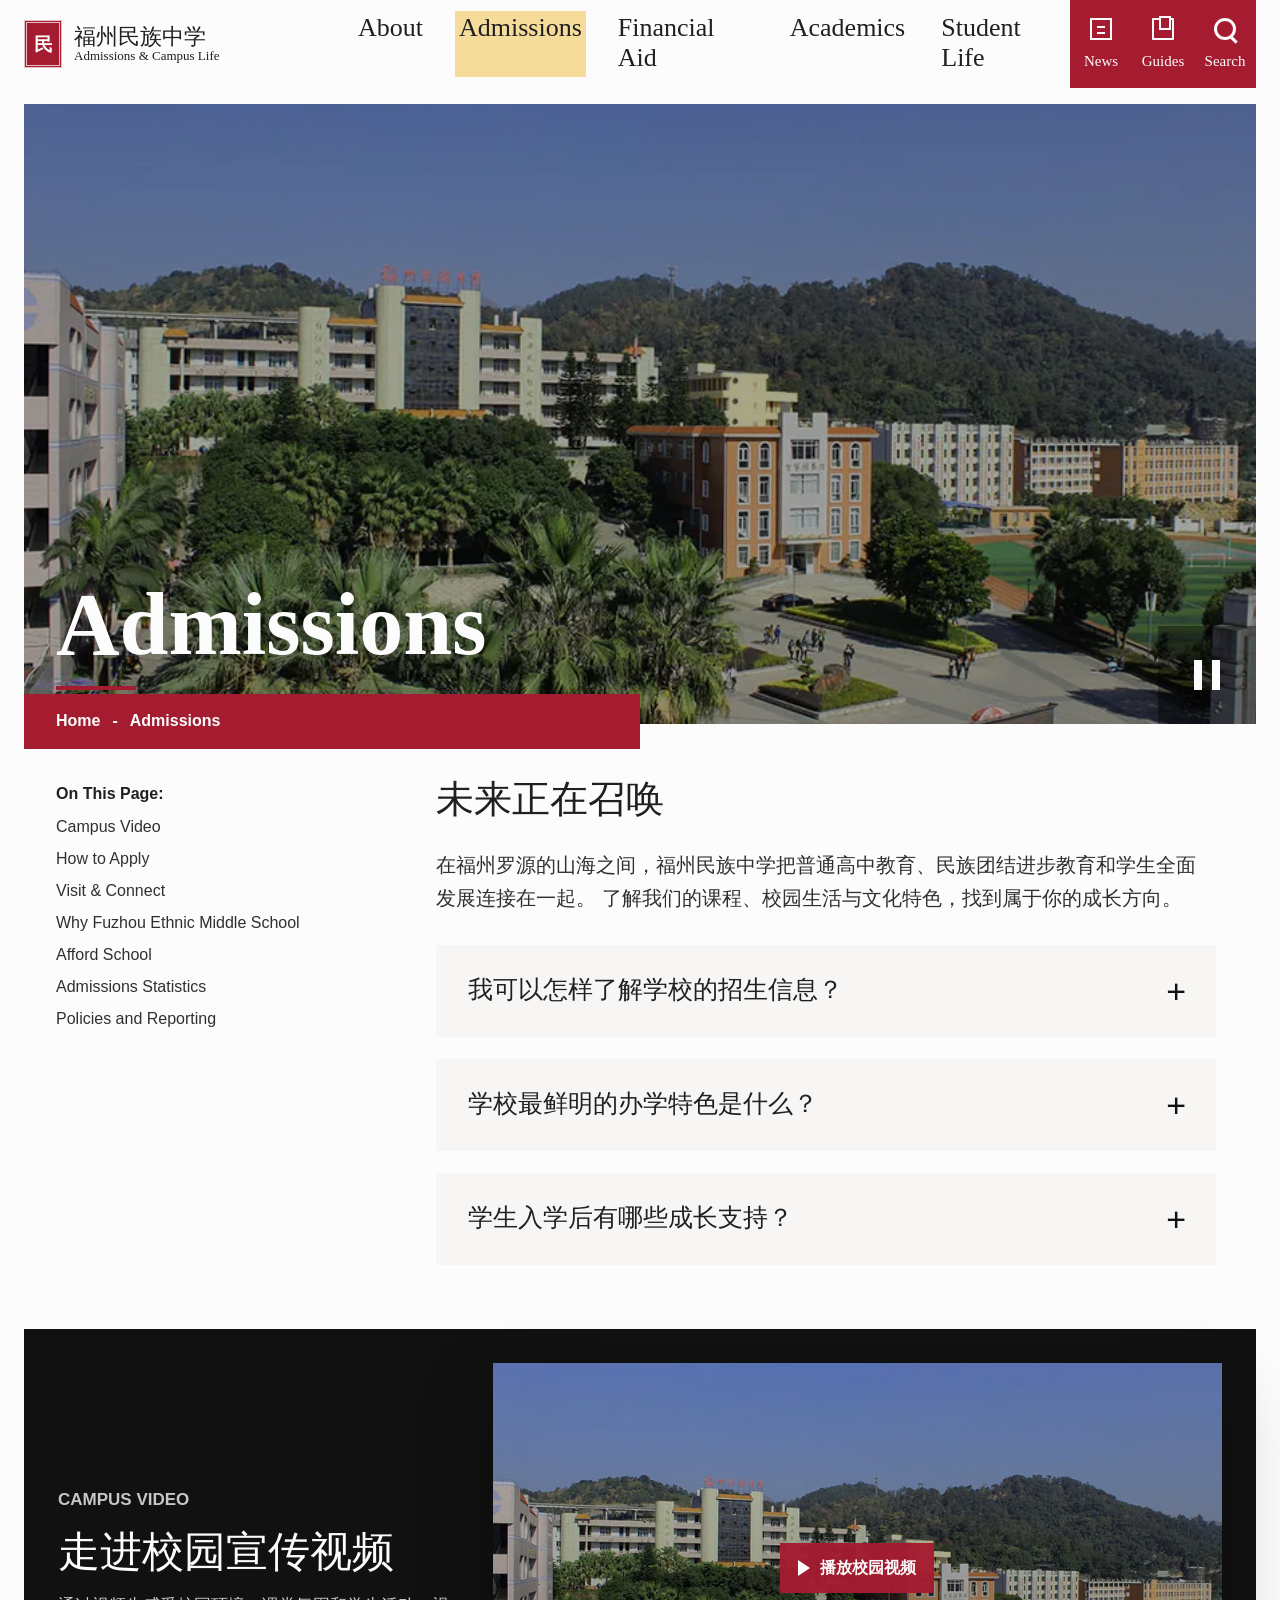
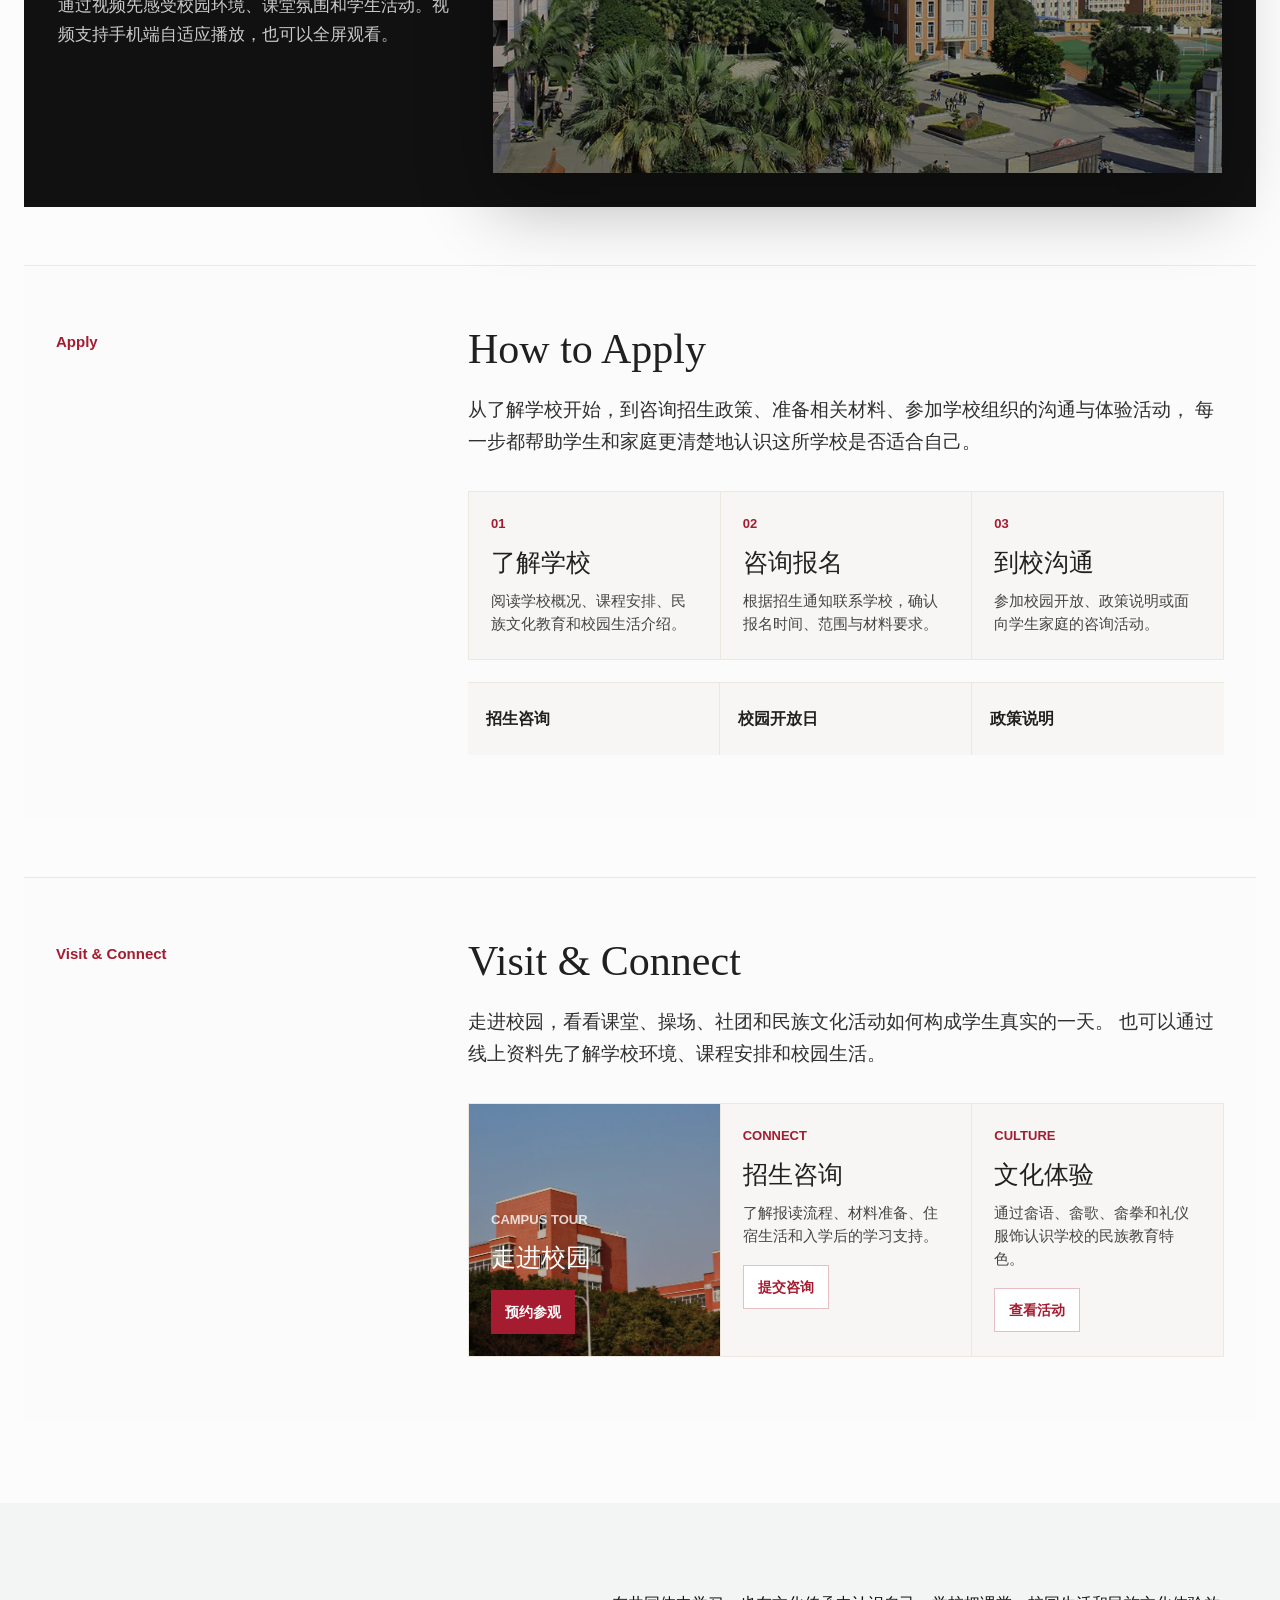
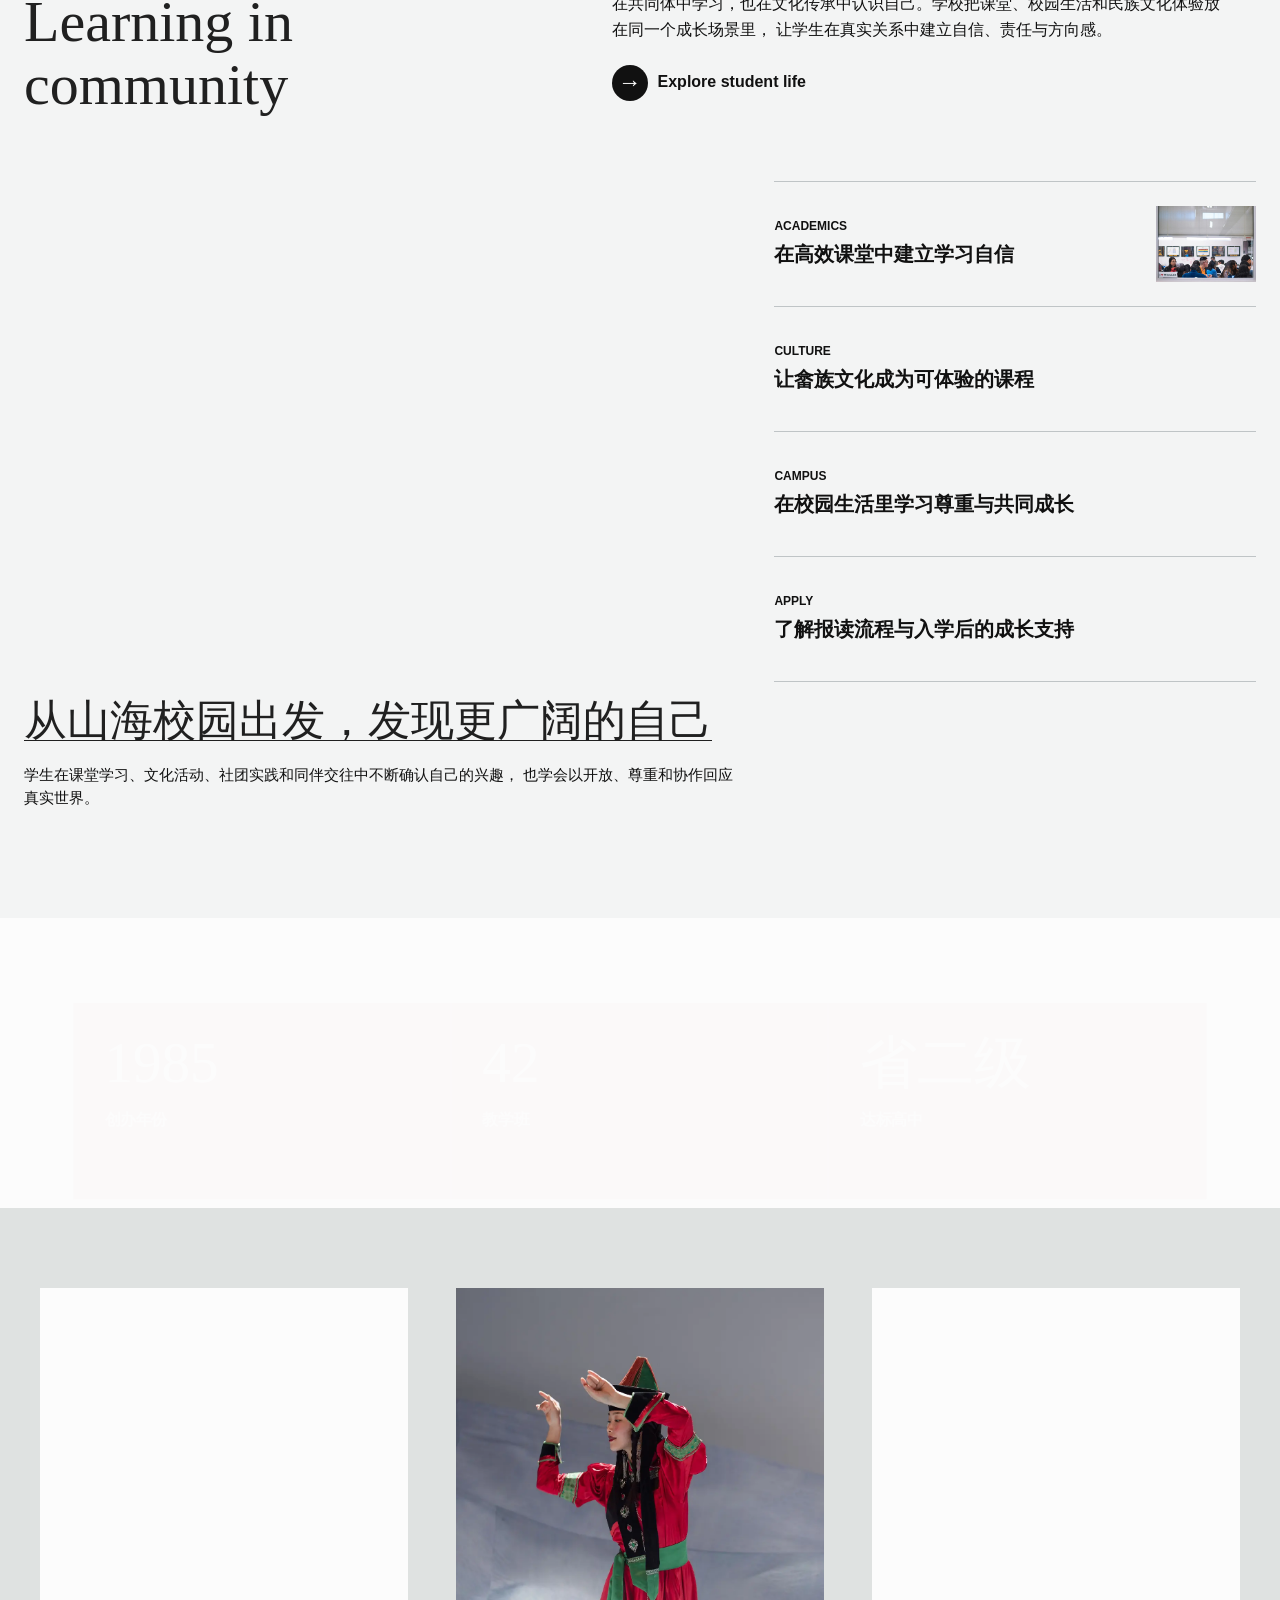
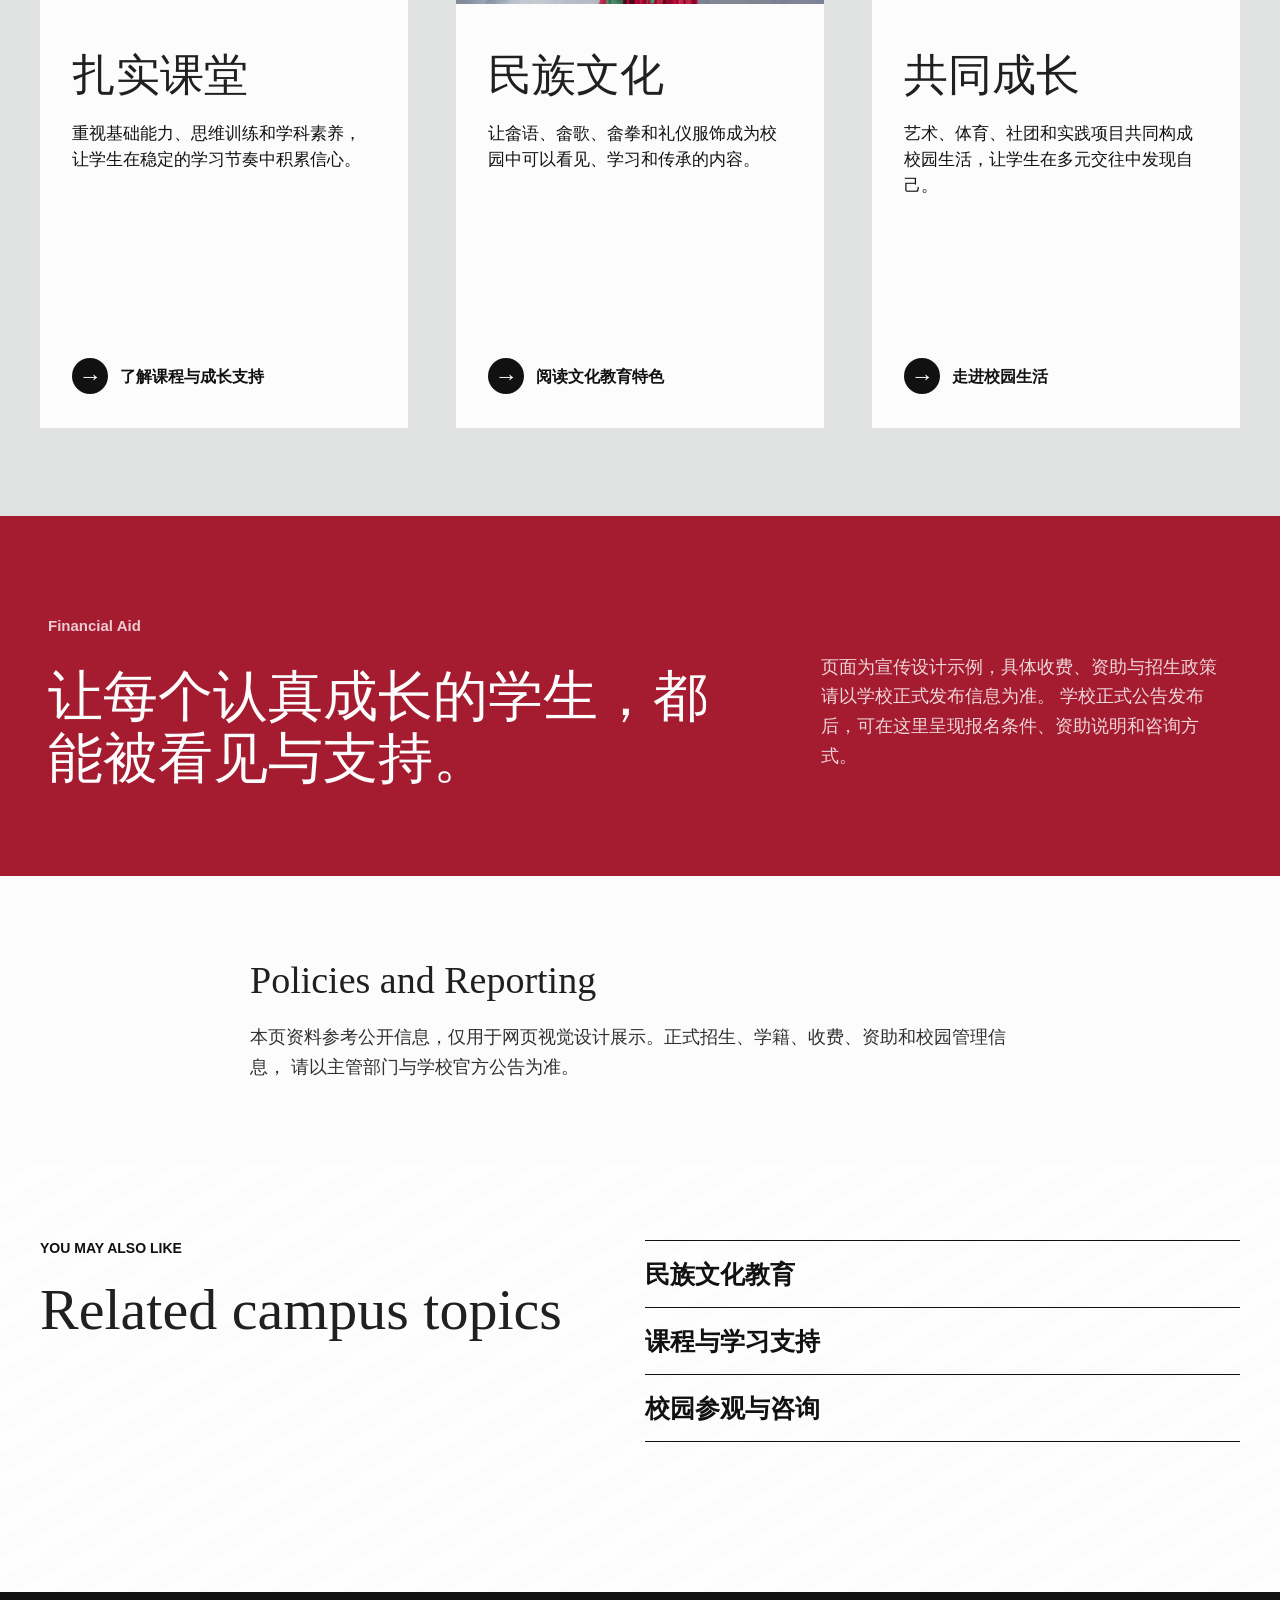
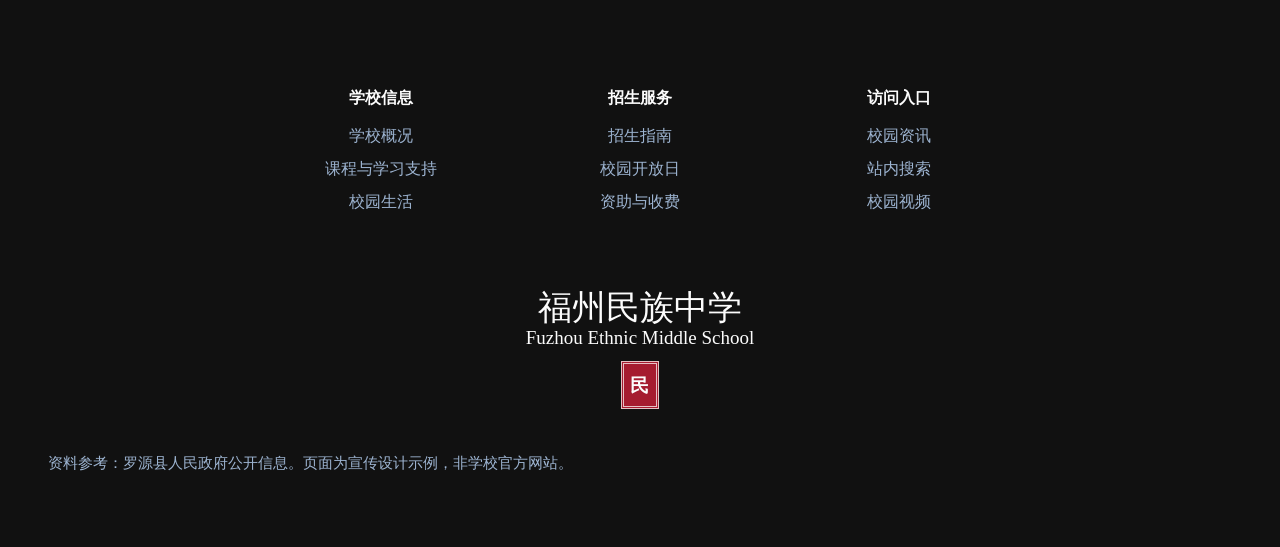
==== commit d12d5e64: "优化宣传视频播放速度" ====
--- a/index.html
+++ b/index.html
@@ -6,7 +6,7 @@
     <title>Admissions | 福州民族中学</title>
     <meta name="description" content="福州民族中学招生与校园宣传页，展示学校概况、校园参观、办学特色与常见问题。">
     <link rel="icon" href="data:,">
-    <link rel="stylesheet" href="styles.css?v=perf1">
+    <link rel="stylesheet" href="styles.css?v=video1">
   </head>
   <body>
     <a class="skip-link" href="#content">跳至主要内容</a>
@@ -115,7 +115,7 @@
             通过视频先感受校园环境、课堂氛围和学生活动。视频支持手机端自适应播放，也可以全屏观看。
           </p>
         </div>
-        <div class="video-frame video-frame--deferred" data-video-src="assets/promo-video.mp4">
+        <div class="video-frame video-frame--deferred" data-video-src="assets/promo-video-web.mp4">
           <button class="video-placeholder" type="button" data-action="load-video" aria-label="播放福州民族中学校园宣传视频">
             <img src="assets/t01b9433283e46c78d0.webp" alt="" width="920" height="649" loading="lazy" decoding="async">
             <span class="video-play-button">播放校园视频</span>
@@ -882,6 +882,6 @@
 
       })();
     </script>
-    <script src="site.js?v=perf1" defer></script>
+    <script src="site.js?v=video1" defer></script>
   </body>
 </html>
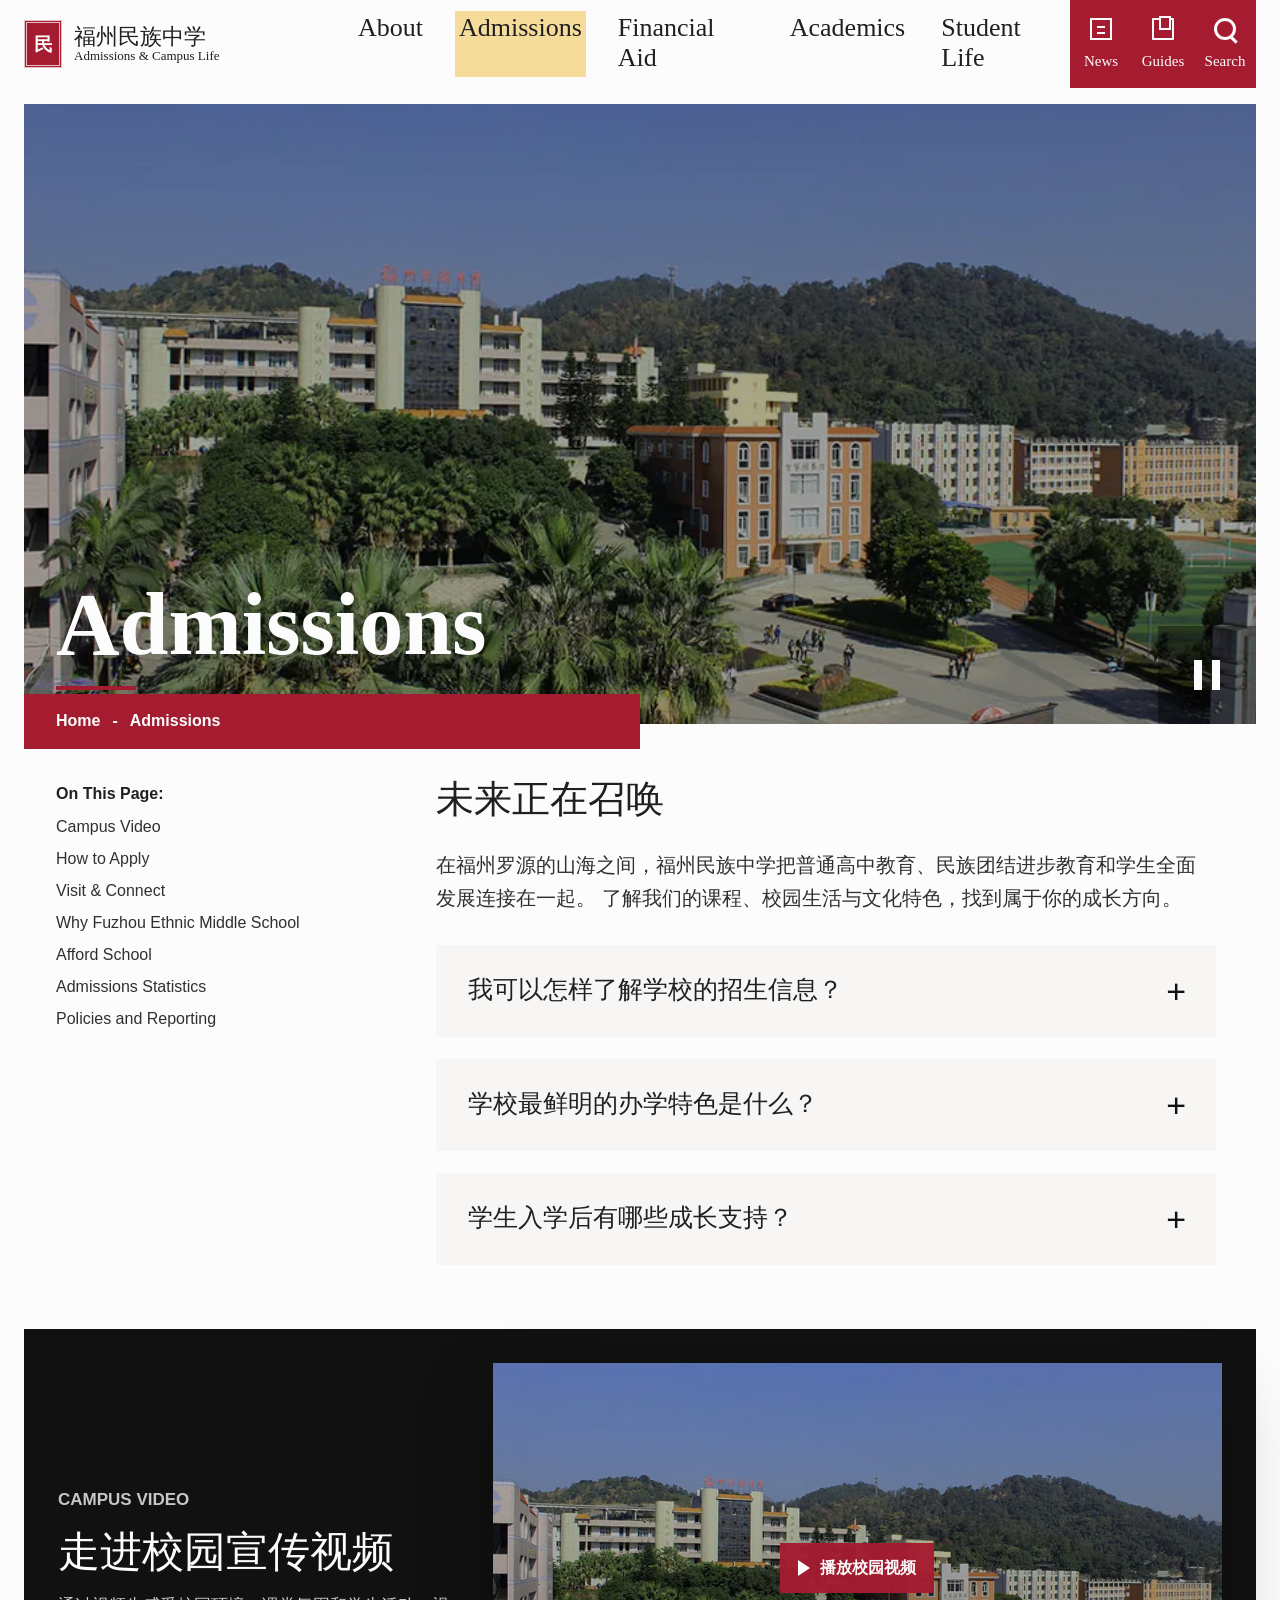
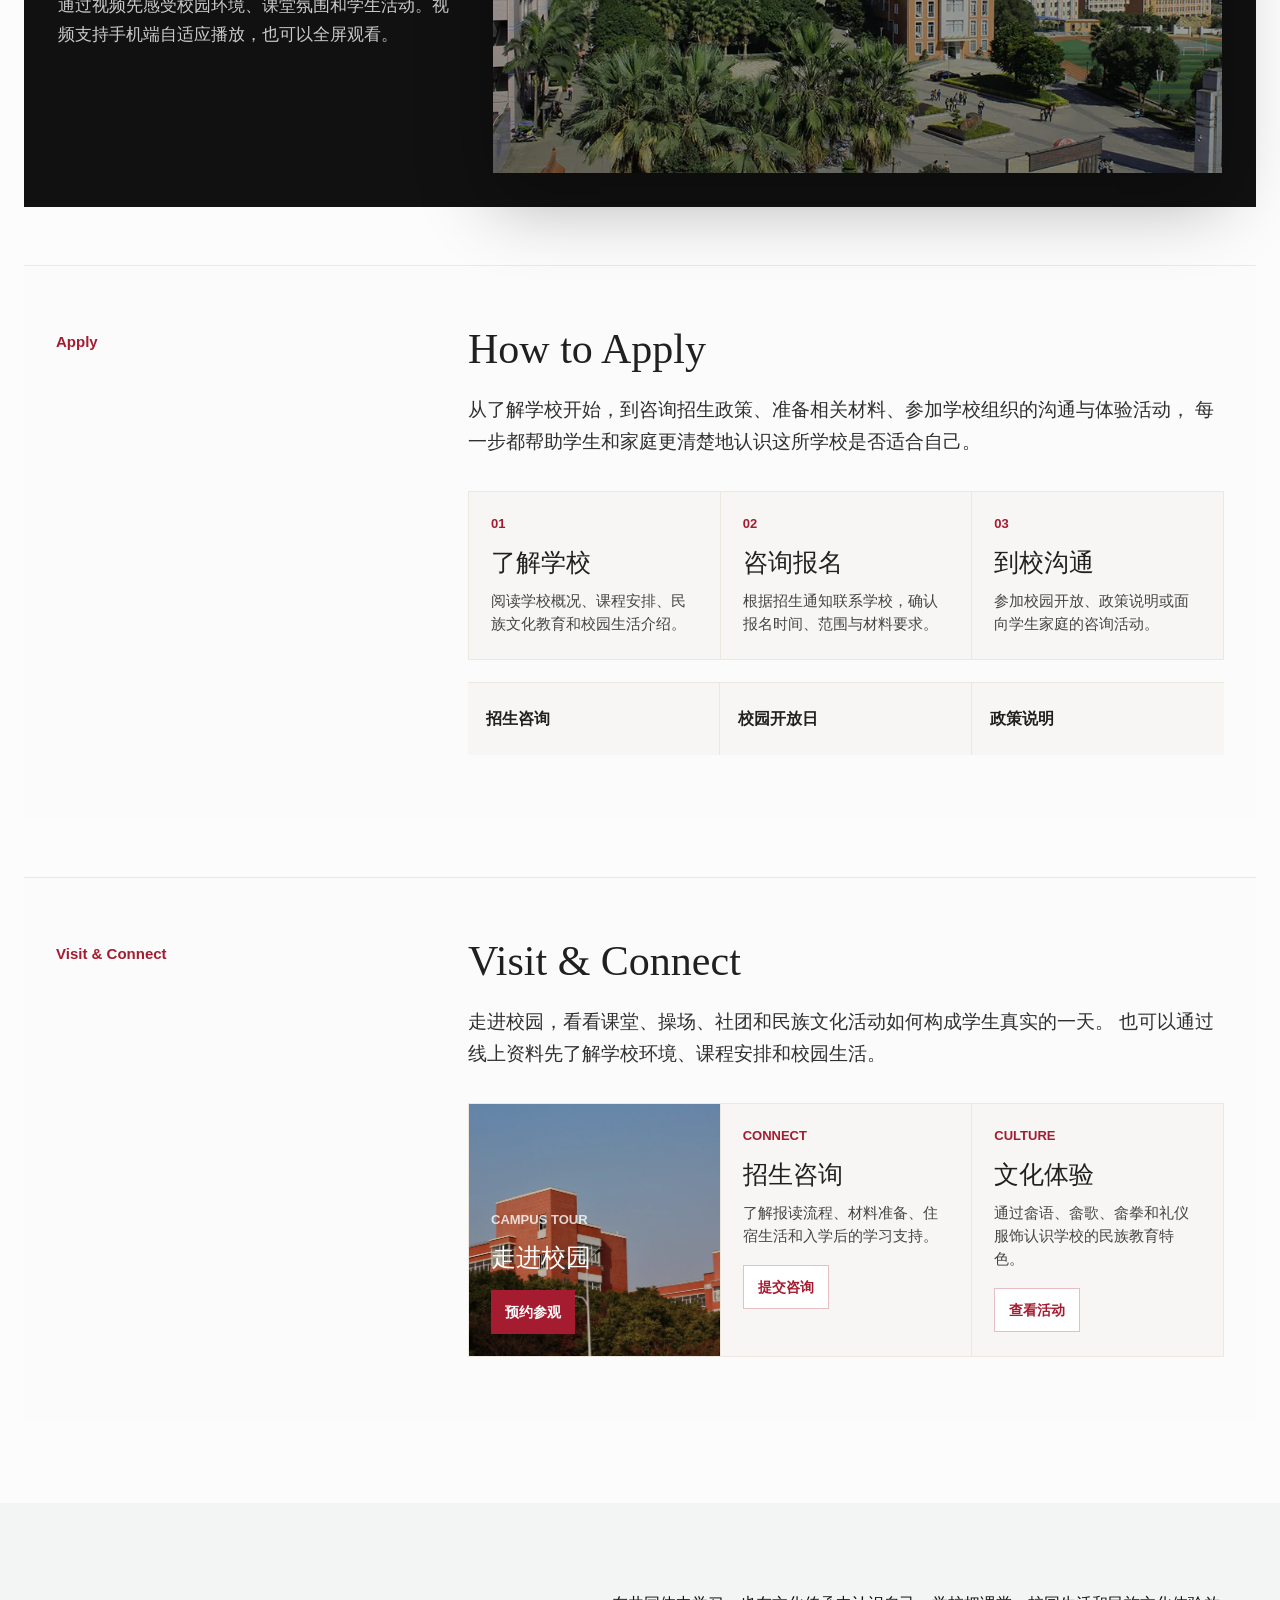
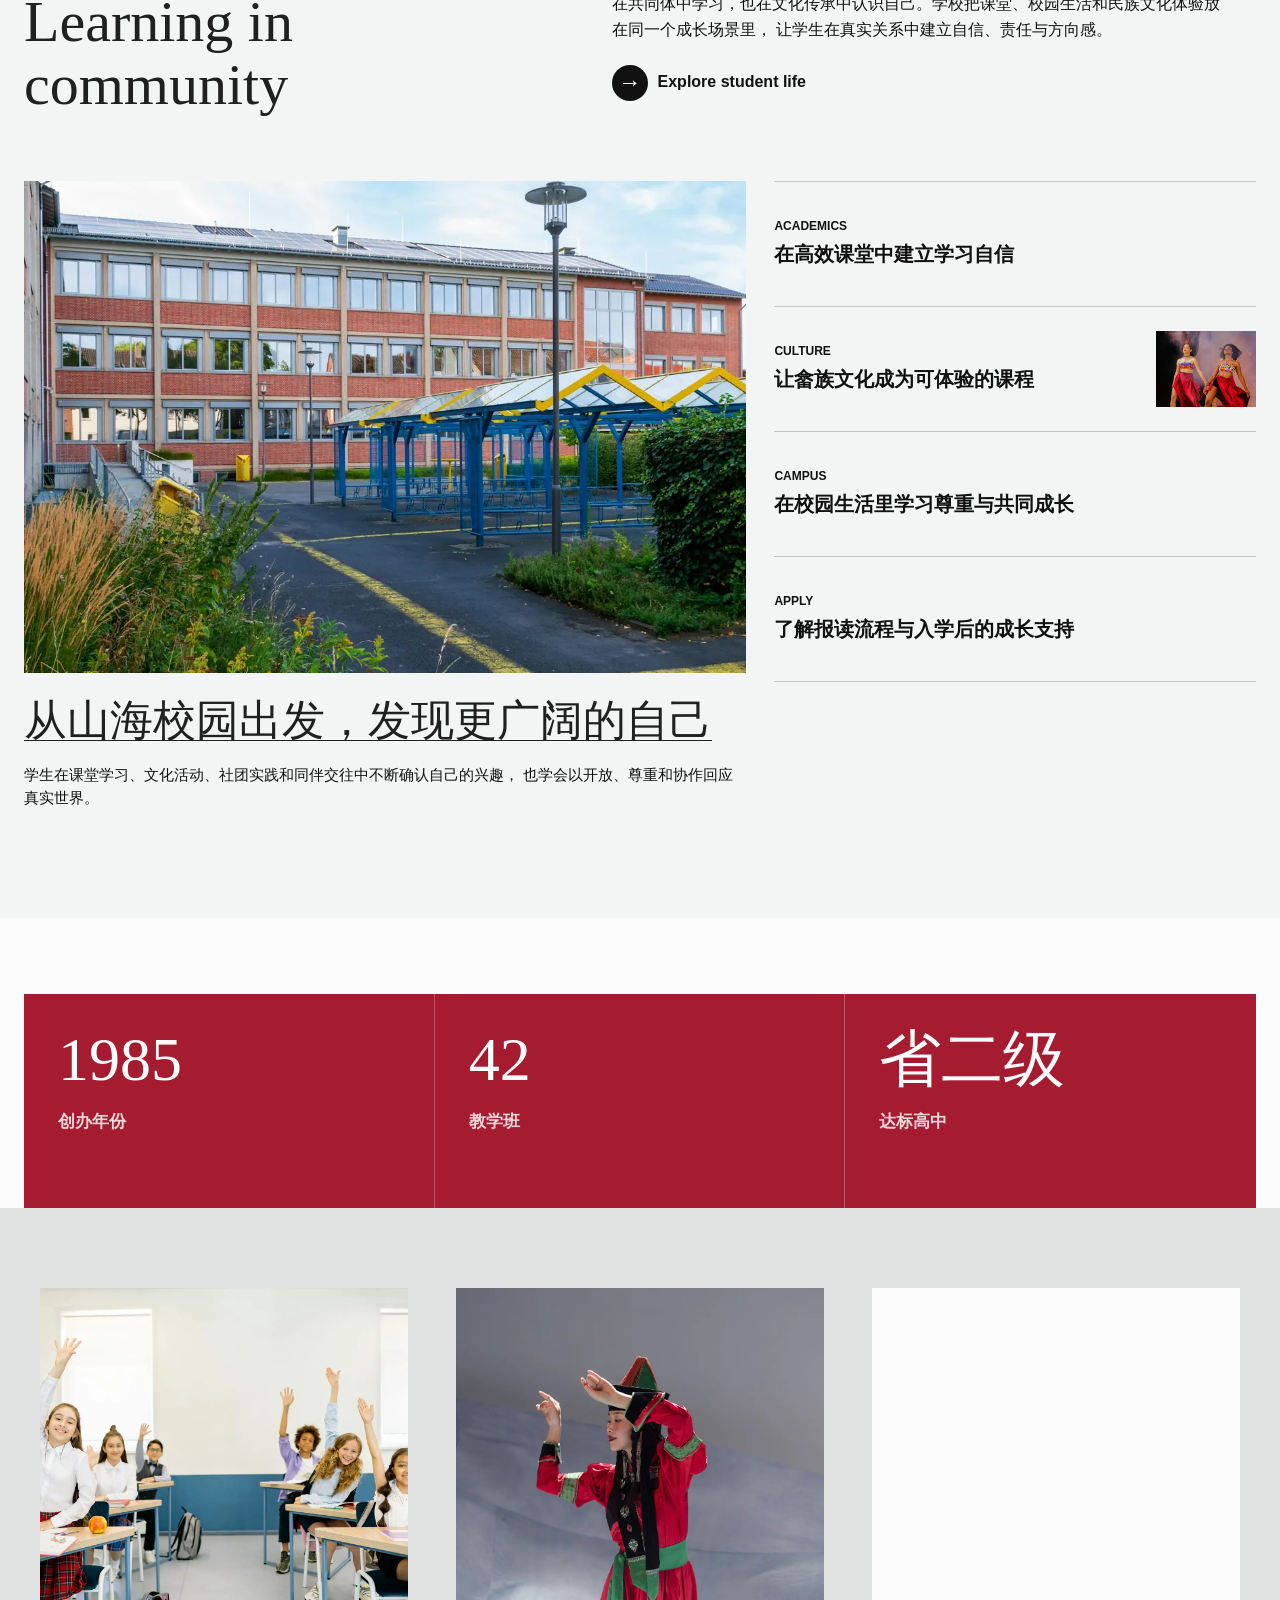
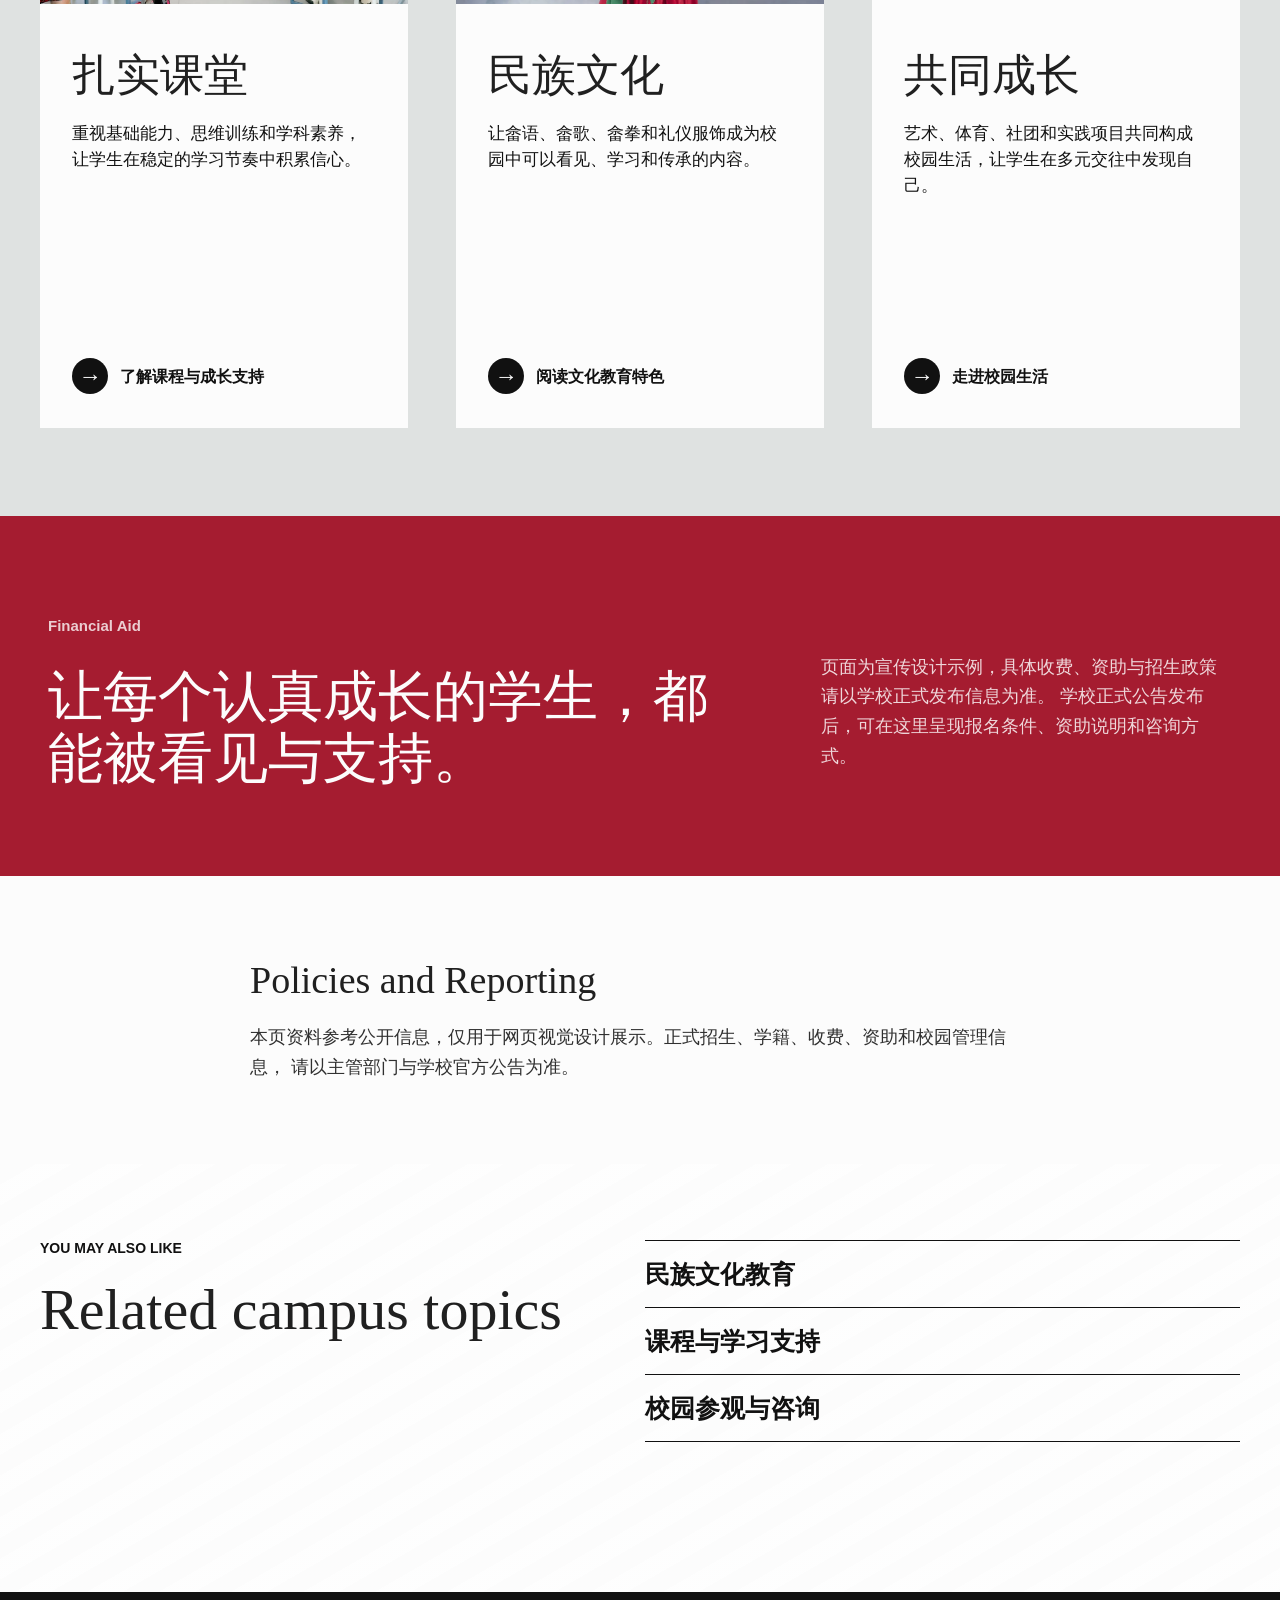
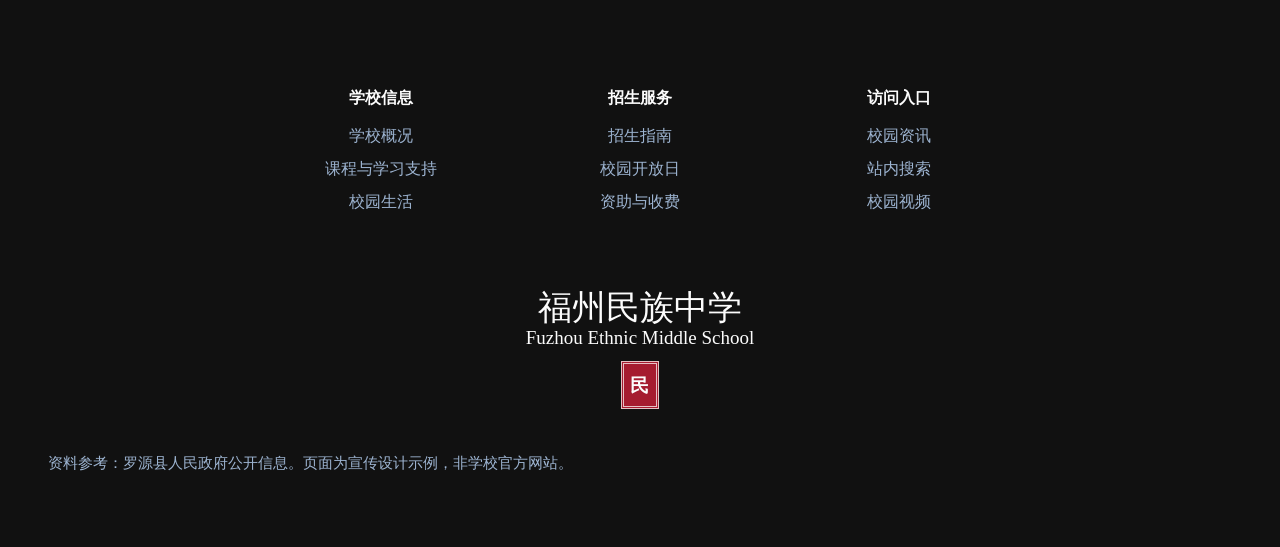
==== commit f6837954: "修复预约弹窗显示位置" ====
--- a/index.html
+++ b/index.html
@@ -6,7 +6,7 @@
     <title>Admissions | 福州民族中学</title>
     <meta name="description" content="福州民族中学招生与校园宣传页，展示学校概况、校园参观、办学特色与常见问题。">
     <link rel="icon" href="data:,">
-    <link rel="stylesheet" href="styles.css?v=video1">
+    <link rel="stylesheet" href="styles.css?v=modal1">
   </head>
   <body>
     <a class="skip-link" href="#content">跳至主要内容</a>
@@ -882,6 +882,6 @@
 
       })();
     </script>
-    <script src="site.js?v=video1" defer></script>
+    <script src="site.js?v=modal1" defer></script>
   </body>
 </html>
--- a/styles.css
+++ b/styles.css
@@ -29,13 +29,9 @@
 @keyframes sitePageEnter {
   from {
     opacity: 0.01;
-    transform: translateY(10px);
-    filter: blur(2px);
   }
   to {
     opacity: 1;
-    transform: translateY(0);
-    filter: blur(0);
   }
 }
 
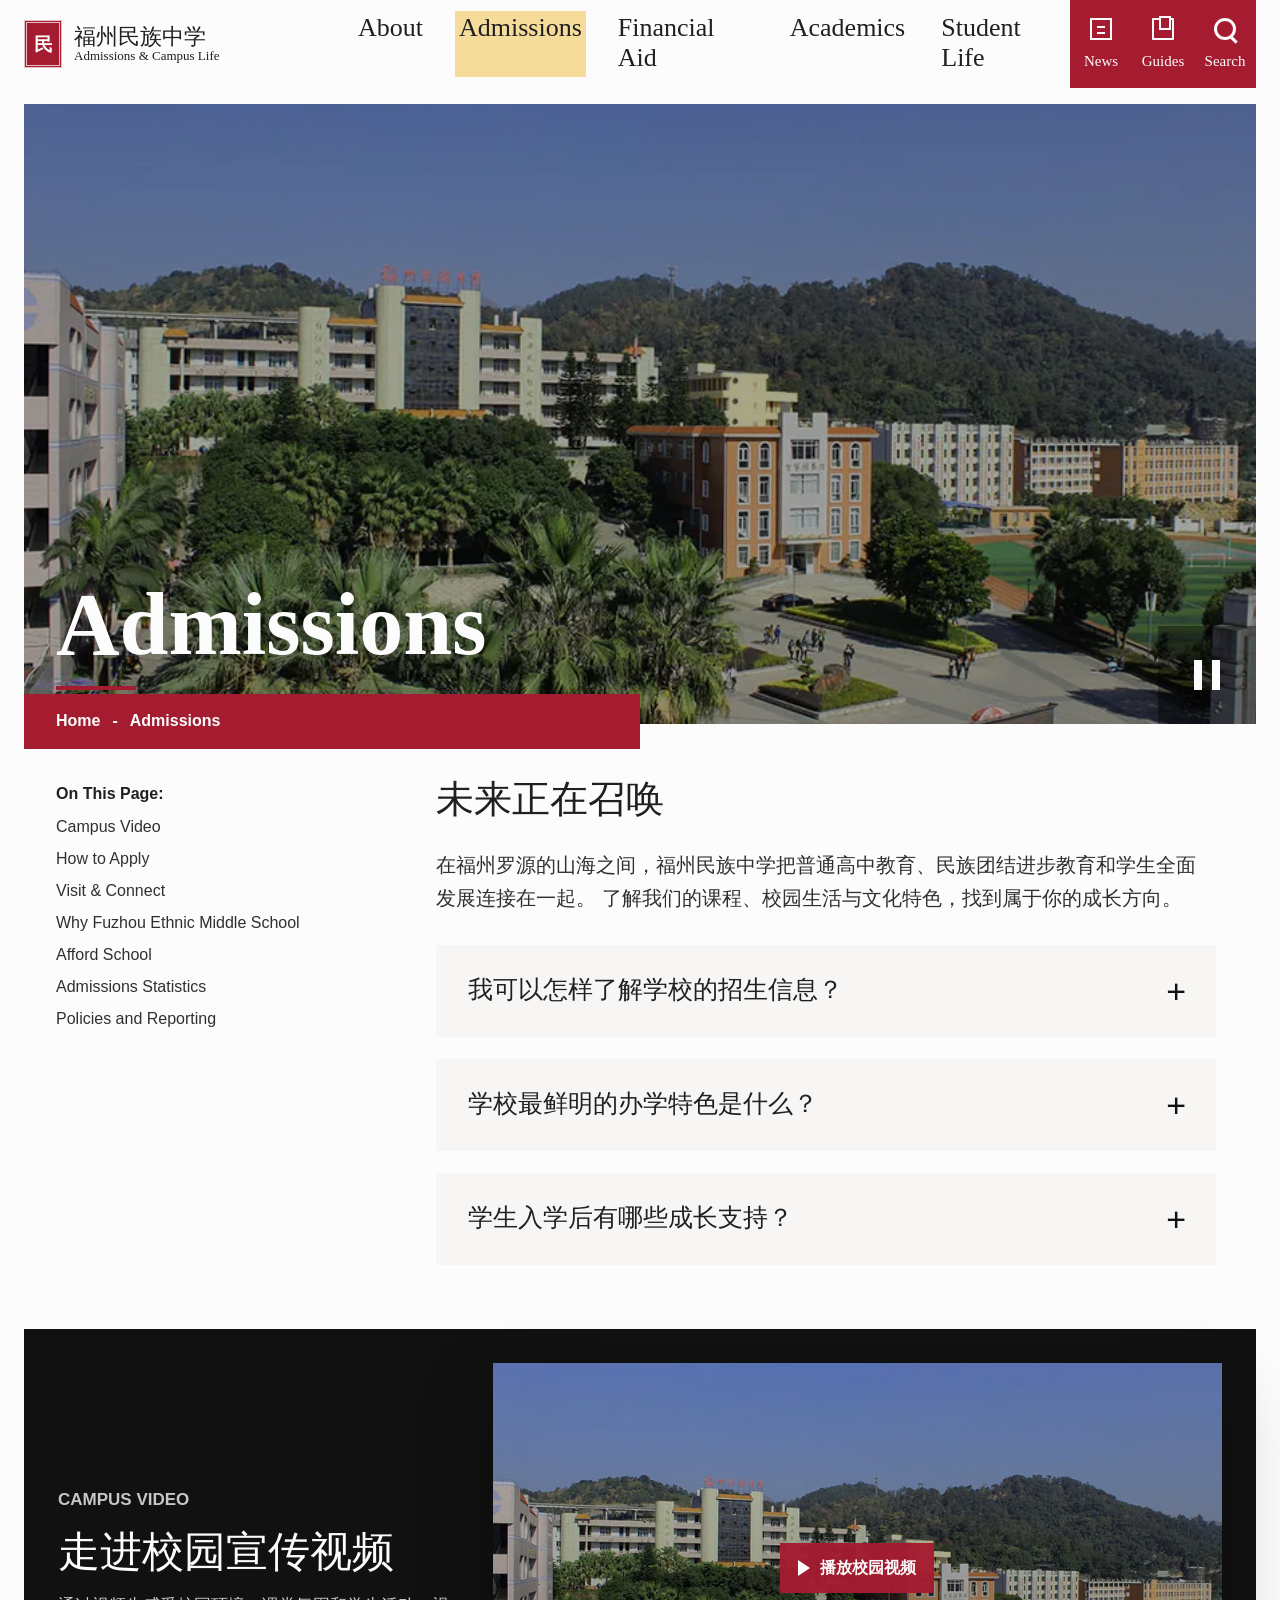
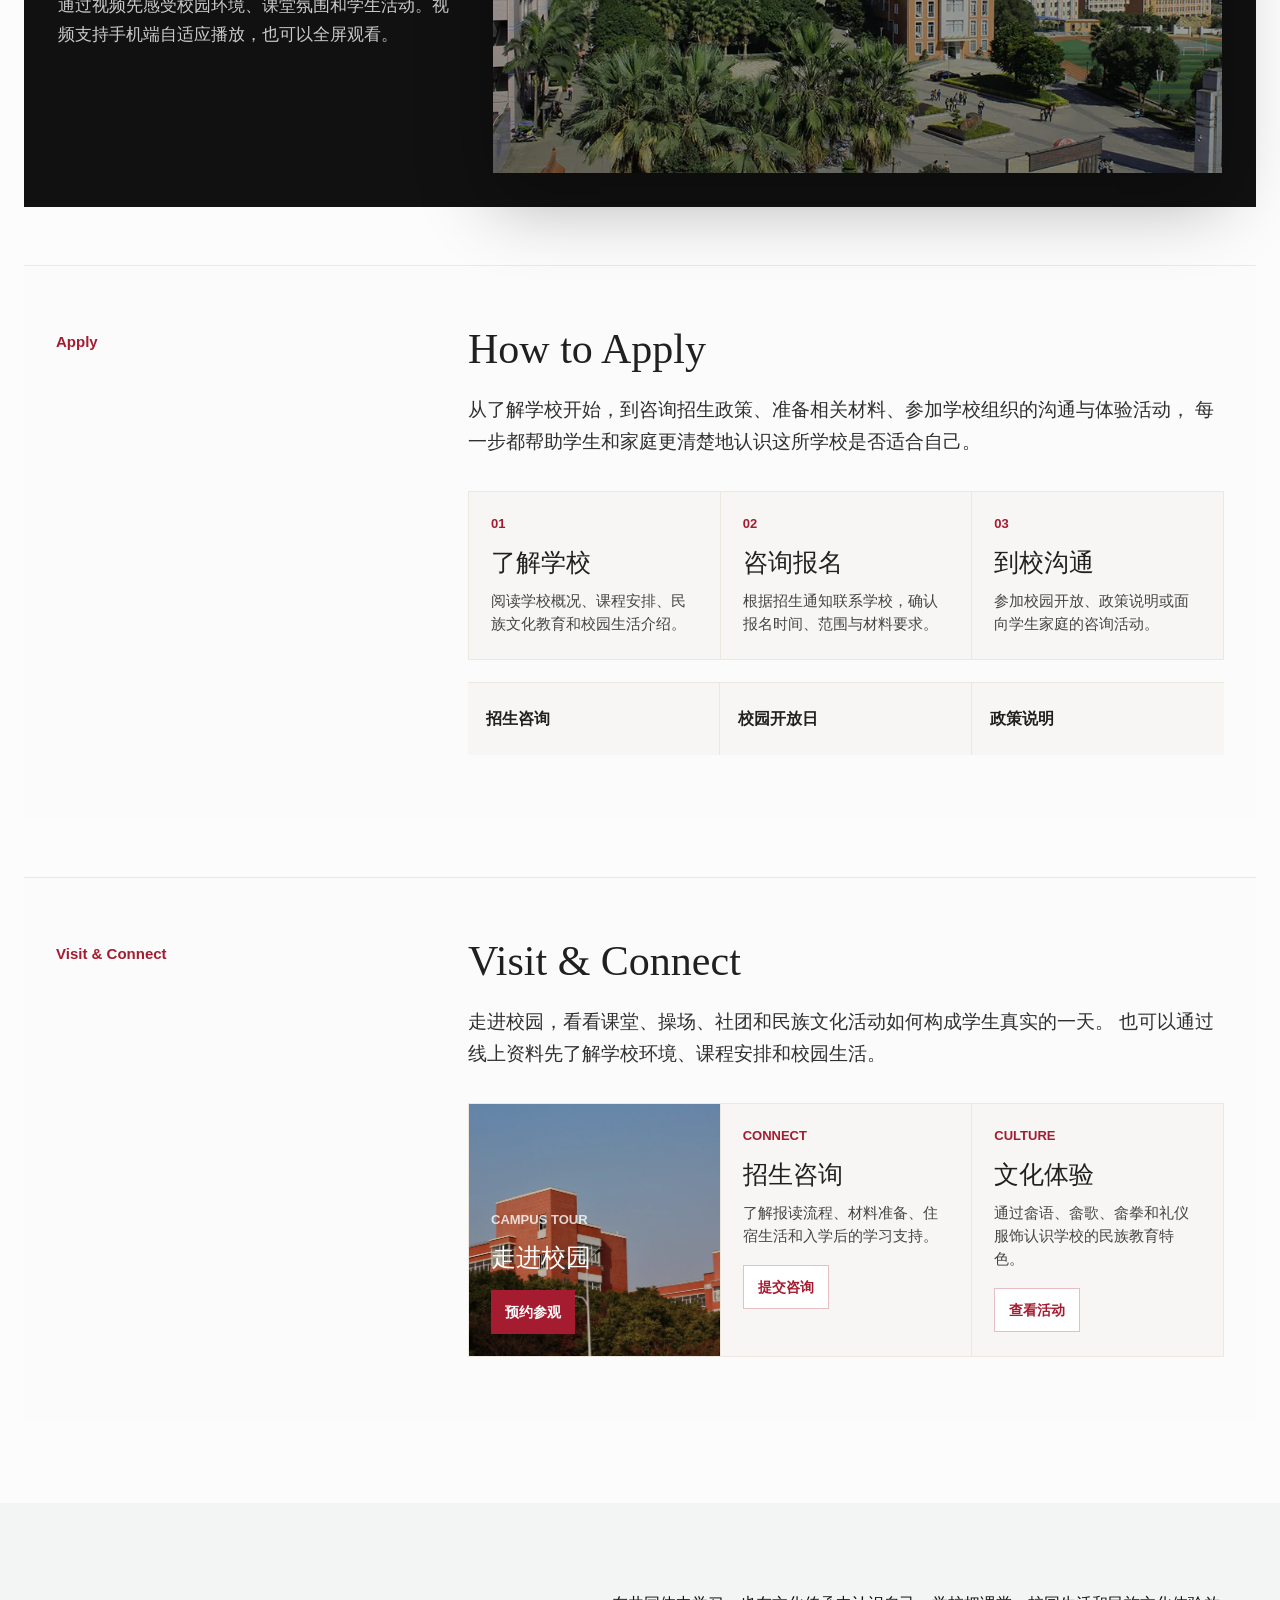
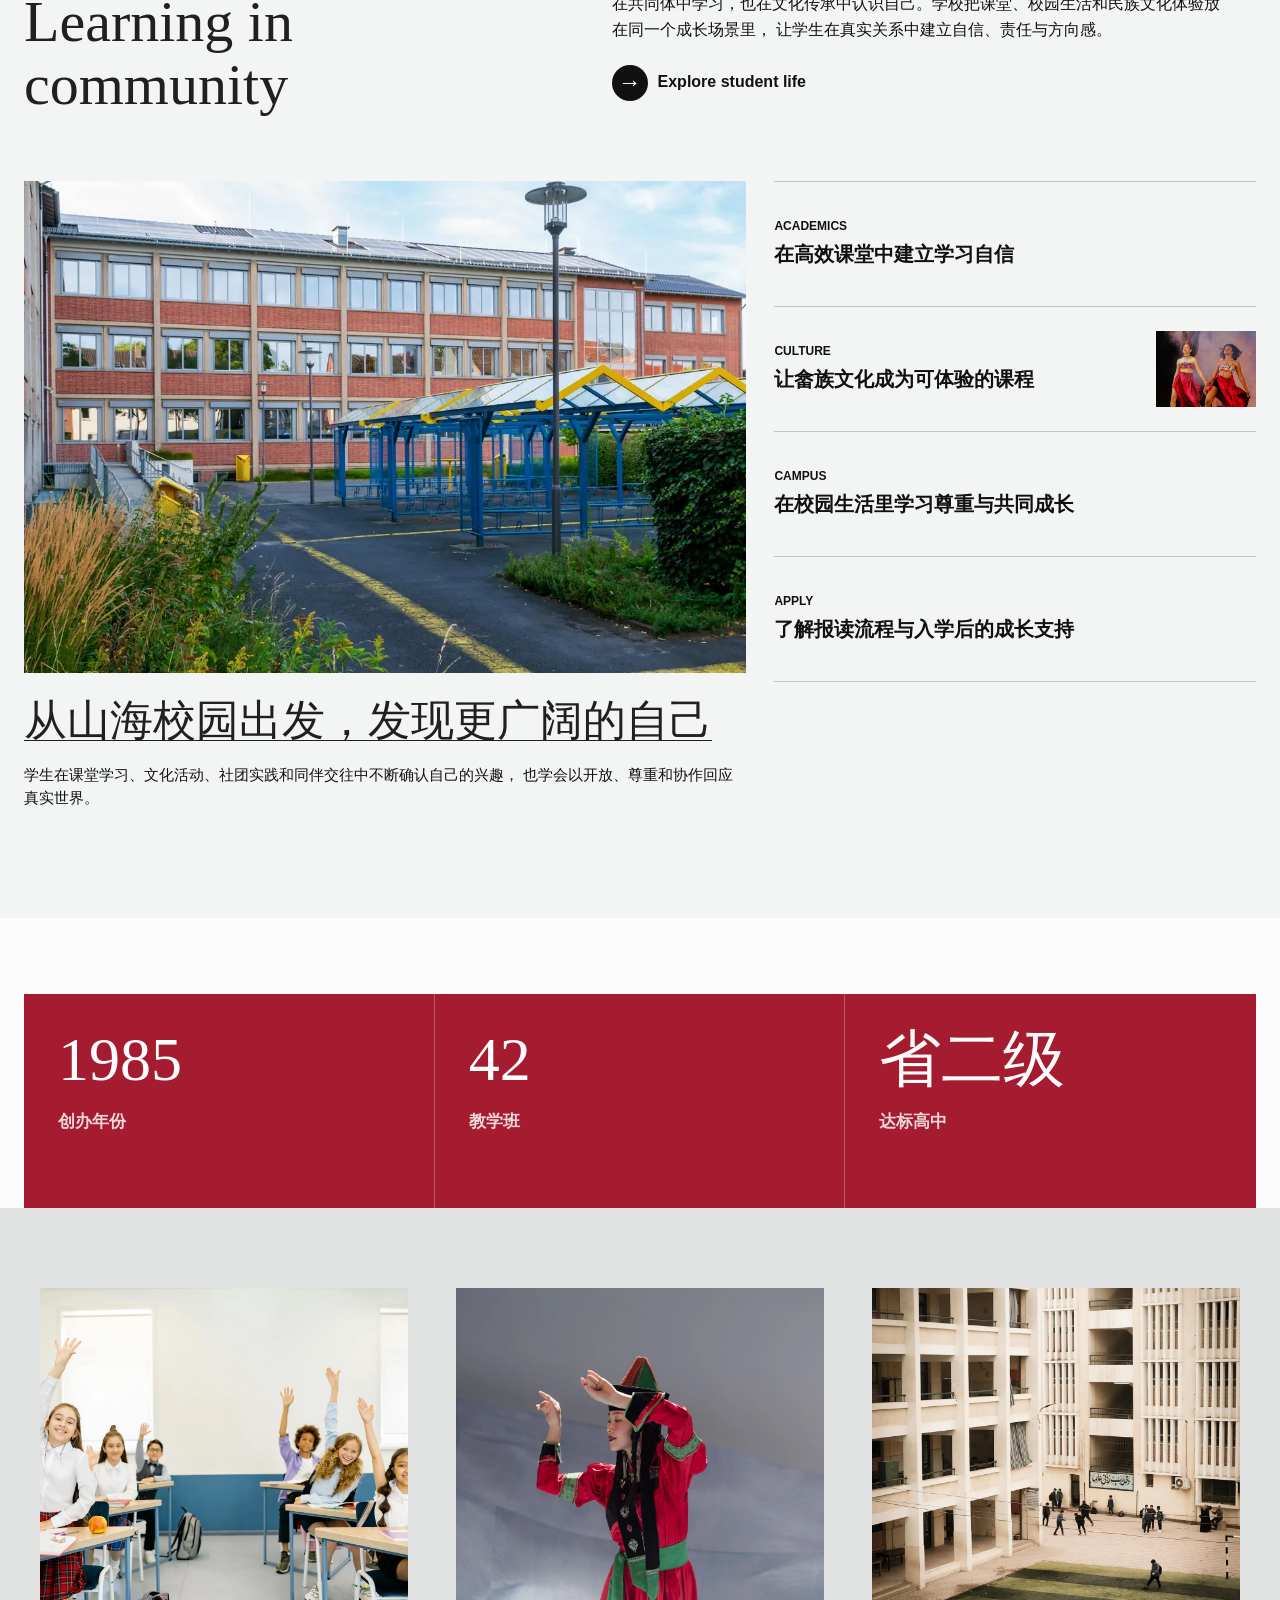
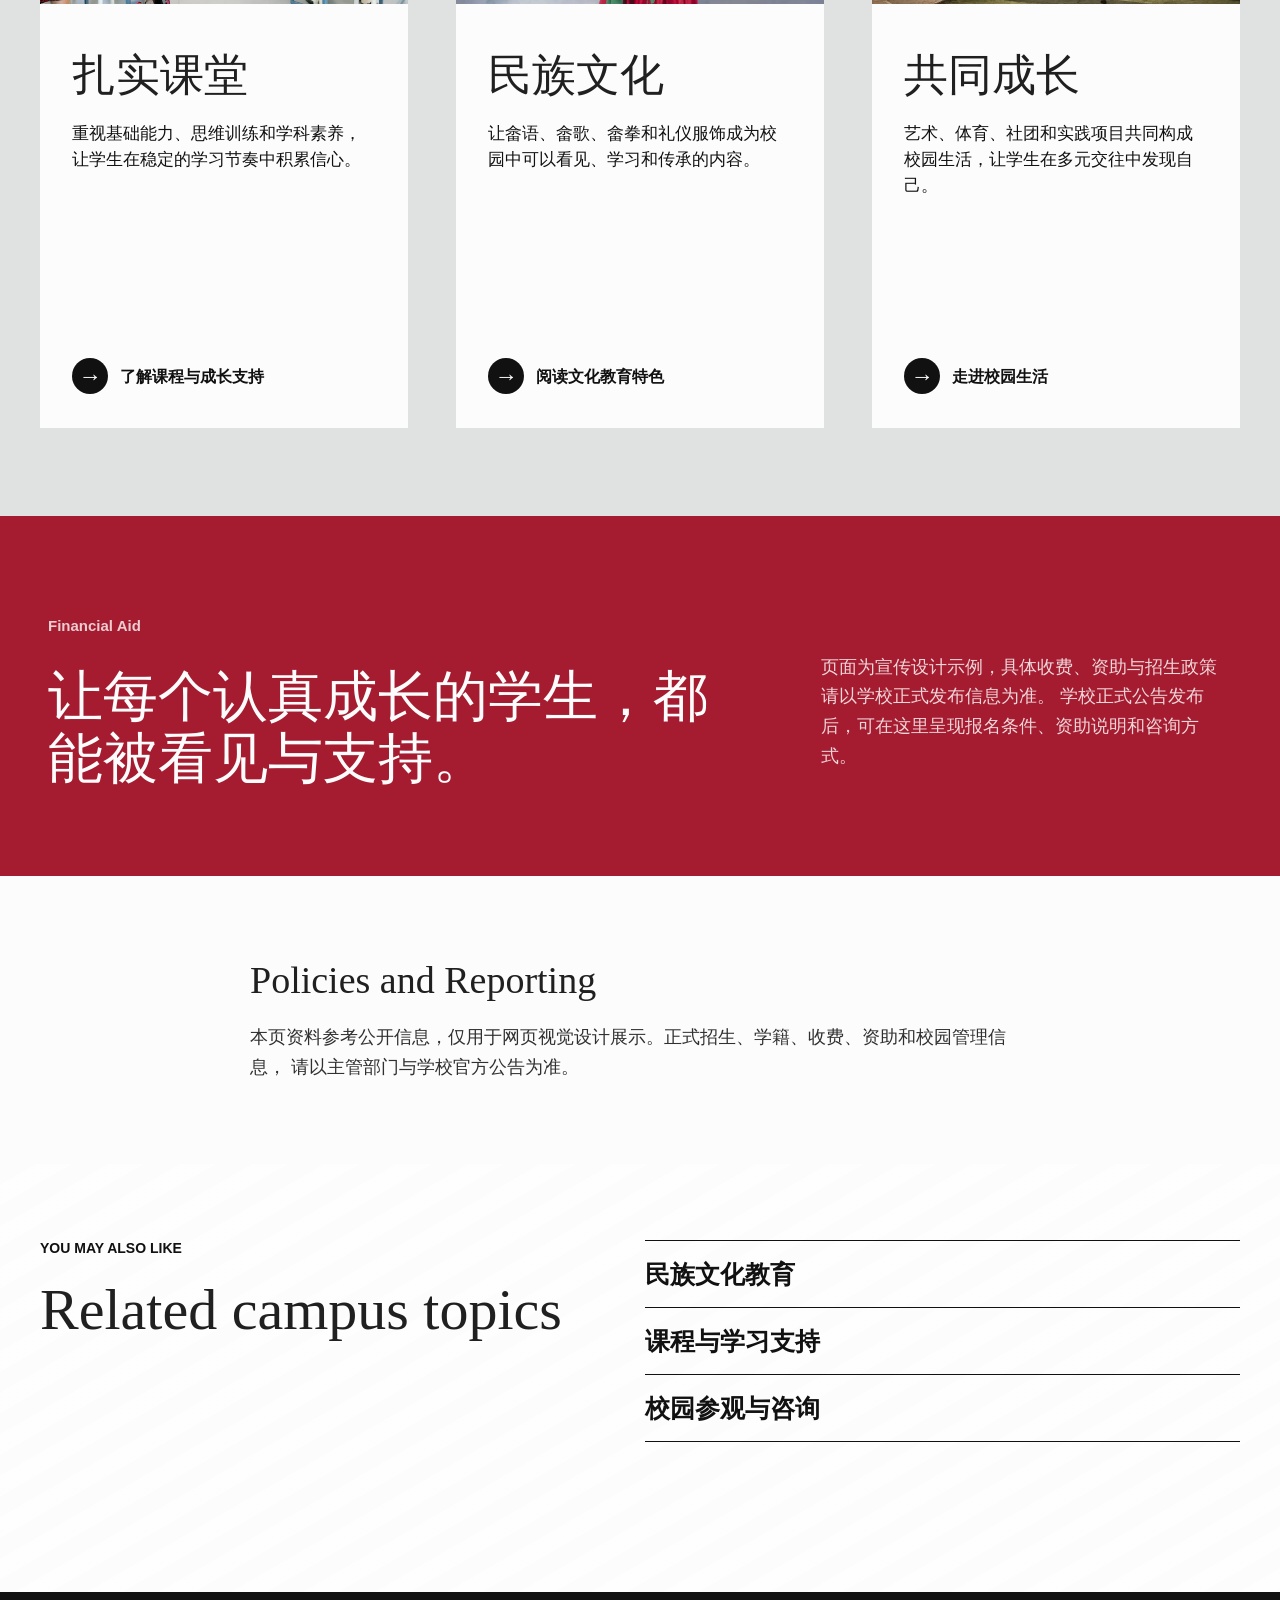
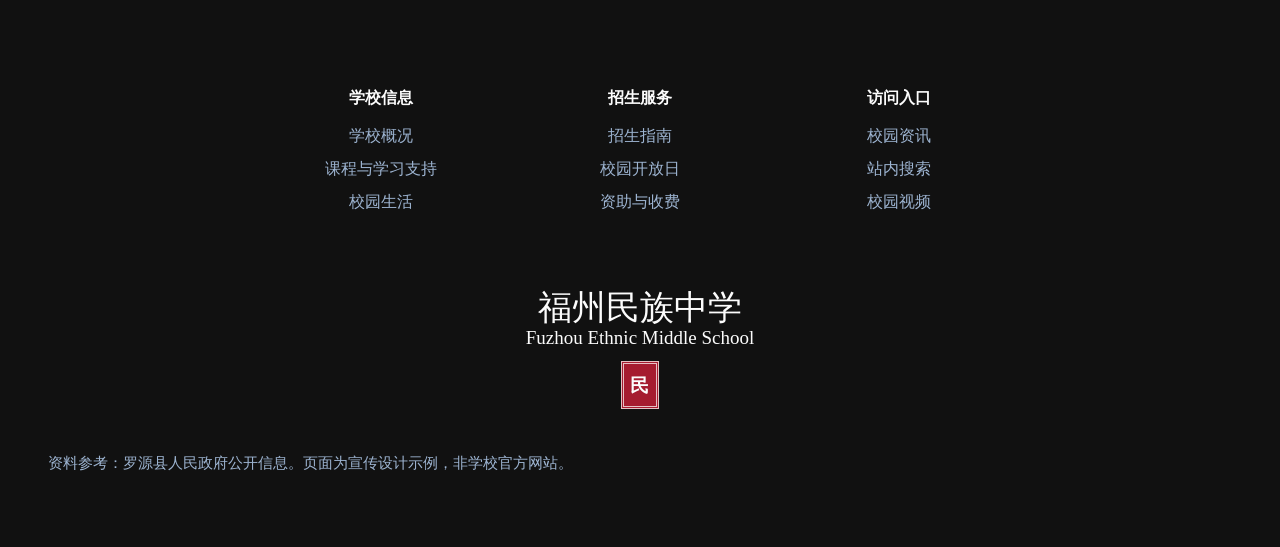
==== commit bbed4da4: "更新弹窗修复资源版本" ====
--- a/index.html
+++ b/index.html
@@ -6,7 +6,7 @@
     <title>Admissions | 福州民族中学</title>
     <meta name="description" content="福州民族中学招生与校园宣传页，展示学校概况、校园参观、办学特色与常见问题。">
     <link rel="icon" href="data:,">
-    <link rel="stylesheet" href="styles.css?v=modal1">
+    <link rel="stylesheet" href="styles.css?v=modal2">
   </head>
   <body>
     <a class="skip-link" href="#content">跳至主要内容</a>
@@ -882,6 +882,6 @@
 
       })();
     </script>
-    <script src="site.js?v=modal1" defer></script>
+    <script src="site.js?v=modal2" defer></script>
   </body>
 </html>
